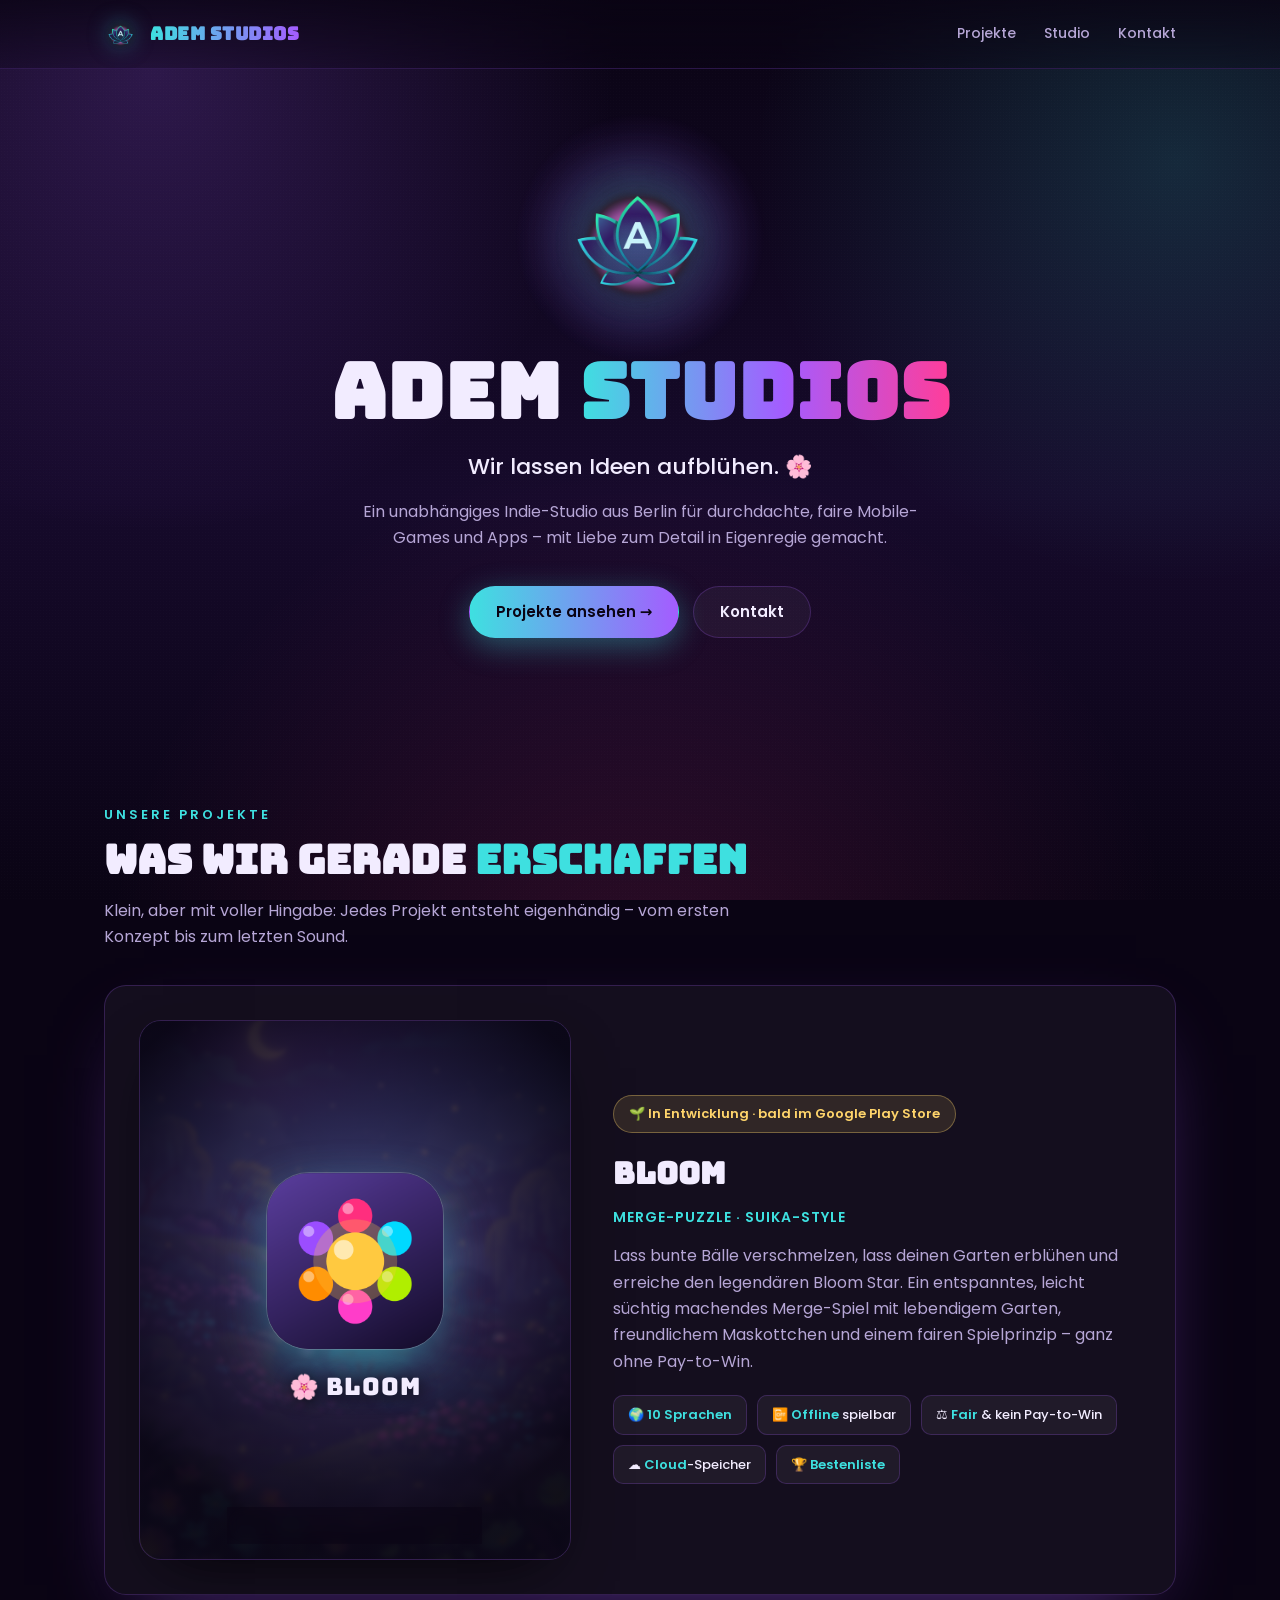
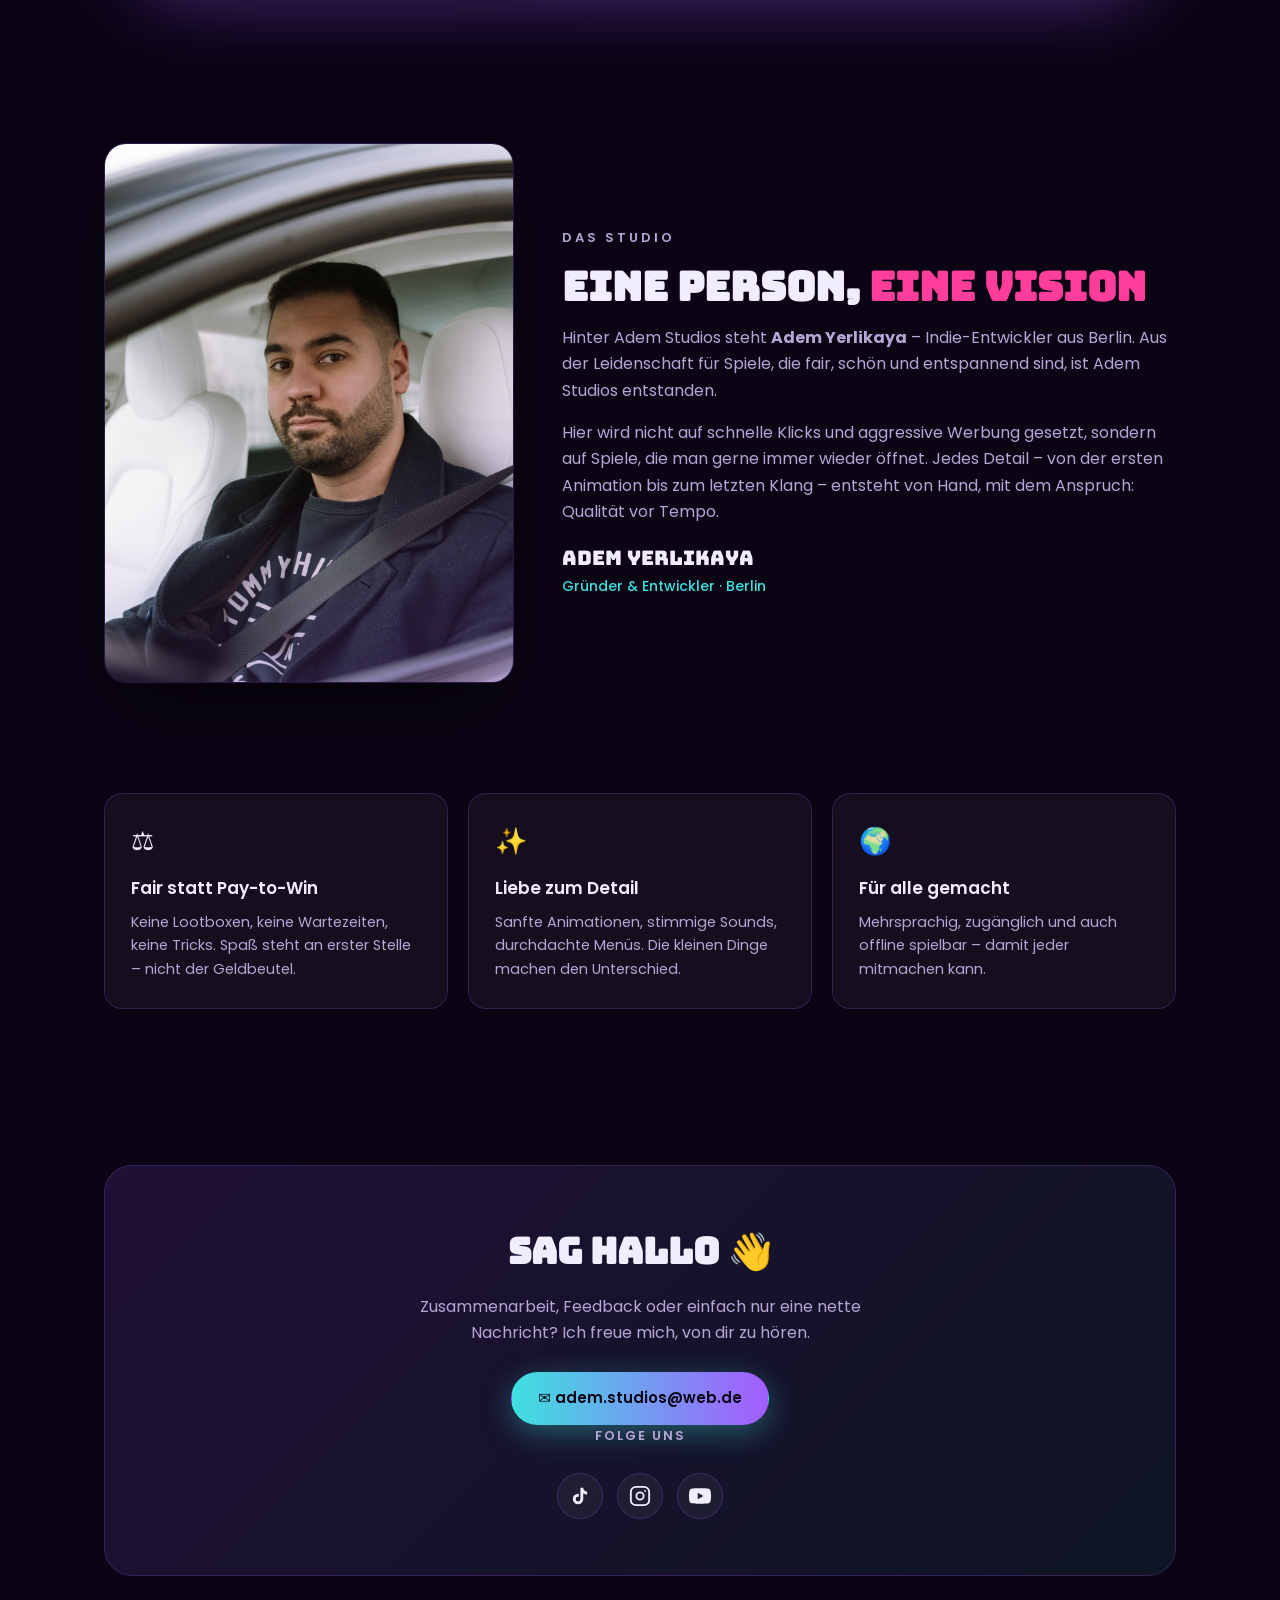
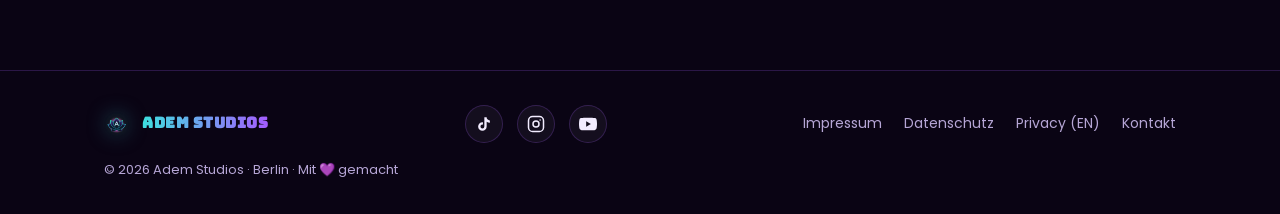
==== index.html @ 68b7ff46 "Favicon: /favicon.ico im Root ergaenzen (fix "weisses Logo" in Google-Suche) Google fragt /favicon.i" ====
<!DOCTYPE html>
<html lang="de">
<head>
<meta charset="UTF-8" />
<meta name="viewport" content="width=device-width, initial-scale=1.0" />
<title>Adem Studios — Mobile Games &amp; Apps aus Berlin</title>
<meta name="description" content="Adem Studios ist ein unabhängiges Indie-Studio aus Berlin für durchdachte, faire Mobile-Games und Apps. Erstes Spiel: Bloom – ein entspanntes Merge-Puzzle." />
<meta name="theme-color" content="#12061f" />

<!-- Open Graph (für Links in WhatsApp / Social) -->
<meta property="og:title" content="Adem Studios — Mobile Games &amp; Apps aus Berlin" />
<meta property="og:description" content="Ein unabhängiges Indie-Studio für faire, schöne Spiele. Erstes Spiel: Bloom." />
<meta property="og:type" content="website" />
<meta property="og:image" content="https://ademstudios.com/assets/og-image.png" />
<meta property="og:image:width" content="1200" />
<meta property="og:image:height" content="630" />
<meta property="og:image:type" content="image/png" />
<meta name="twitter:card" content="summary_large_image" />
<meta property="og:url" content="https://ademstudios.com/" />

<link rel="icon" href="/favicon.ico" sizes="any" />
<link rel="icon" type="image/png" sizes="32x32" href="assets/favicon-32.png" />
<link rel="icon" type="image/png" sizes="48x48" href="assets/favicon-48.png" />
<link rel="icon" type="image/png" sizes="256x256" href="assets/favicon.png" />
<link rel="apple-touch-icon" href="assets/apple-touch-icon.png" />
<!-- Schriften selbst gehostet (DSGVO: keine Anfrage an Google-Server, keine IP-Übertragung) -->
<!-- Kritische Schriften VORLADEN → kein „Schrift-Blitz" (FOUT) mehr beim Öffnen -->
<link rel="preload" as="font" type="font/woff2" href="assets/fonts/bungee-400-latin.woff2" crossorigin />
<link rel="preload" as="font" type="font/woff2" href="assets/fonts/poppins-400-latin.woff2" crossorigin />
<link rel="preload" as="font" type="font/woff2" href="assets/fonts/poppins-600-latin.woff2" crossorigin />
<link rel="stylesheet" href="assets/fonts/fonts.css" />

<style>
  :root{
    --teal:#3ee0e0;
    --teal-deep:#19b6b6;
    --magenta:#ff3d9a;
    --violet:#a45cff;
    --gold:#ffd56b;
    --ink:#f2ecff;
    --muted:#b6a6d6;
    --bg0:#0a0414;
    --bg1:#160a2b;
    --card:rgba(255,255,255,.045);
    --line:rgba(164,92,255,.22);
    --radius:22px;
    --maxw:1120px;
  }
  *{box-sizing:border-box;margin:0;padding:0}
  html{scroll-behavior:smooth}
  body{
    font-family:'Poppins',system-ui,sans-serif;
    color:var(--ink);
    background:var(--bg0);
    line-height:1.65;
    overflow-x:hidden;
    -webkit-font-smoothing:antialiased;
  }
  /* Hintergrund-Atmosphäre */
  .bg-glows{position:fixed;inset:0;z-index:-2;pointer-events:none;
    background:
      radial-gradient(60vw 60vw at 12% 8%, rgba(164,92,255,.22), transparent 60%),
      radial-gradient(55vw 55vw at 92% 18%, rgba(62,224,224,.16), transparent 60%),
      radial-gradient(70vw 70vw at 50% 110%, rgba(255,61,154,.14), transparent 60%),
      linear-gradient(180deg, var(--bg0), var(--bg1) 55%, var(--bg0));
  }
  .grain{position:fixed;inset:0;z-index:-1;opacity:.5;pointer-events:none;
    background-image:radial-gradient(rgba(255,255,255,.035) 1px, transparent 1px);
    background-size:3px 3px;}

  a{color:inherit;text-decoration:none}
  .wrap{max-width:var(--maxw);margin:0 auto;padding:0 24px}
  .accent{color:var(--teal)}
  .pink{color:var(--magenta)}

  /* ---------- Header ---------- */
  header{position:sticky;top:0;z-index:50;
    backdrop-filter:blur(14px);
    background:linear-gradient(180deg, rgba(10,4,20,.78), rgba(10,4,20,.30));
    border-bottom:1px solid var(--line);}
  .nav{display:flex;align-items:center;justify-content:space-between;height:68px}
  .brand{display:flex;align-items:center;gap:12px;font-family:'Bungee','Arial Black',system-ui,sans-serif;
    font-size:18px;letter-spacing:.5px}
  .brand img{width:34px;height:34px;filter:drop-shadow(0 0 10px rgba(62,224,224,.5))}
  .brand b{background:linear-gradient(90deg,var(--teal),var(--violet));
    -webkit-background-clip:text;background-clip:text;color:transparent}
  .nav-links{display:flex;gap:28px;font-size:14px;font-weight:500}
  .nav-links a{color:var(--muted);transition:color .2s}
  .nav-links a:hover{color:var(--teal)}
  .nav-toggle{display:none}

  /* ---------- Buttons ---------- */
  .btn{display:inline-flex;align-items:center;gap:9px;
    font-weight:600;font-size:15px;padding:13px 26px;border-radius:999px;
    border:1px solid transparent;cursor:pointer;transition:transform .15s, box-shadow .25s;}
  .btn:hover{transform:translateY(-2px)}
  .btn-primary{background:linear-gradient(90deg,var(--teal),var(--violet));color:#0a0414;
    box-shadow:0 8px 30px rgba(62,224,224,.35)}
  .btn-primary:hover{box-shadow:0 12px 40px rgba(164,92,255,.5)}
  .btn-ghost{border-color:var(--line);color:var(--ink);background:var(--card)}
  .btn-ghost:hover{border-color:var(--teal);color:var(--teal)}

  /* ---------- Hero ---------- */
  .hero{position:relative;text-align:center;padding:84px 0 92px}
  .emblem-wrap{position:relative;width:170px;height:170px;margin:0 auto 30px}
  .emblem-wrap img{width:100%;height:100%;object-fit:contain;
    filter:drop-shadow(0 0 26px rgba(62,224,224,.45));
    animation:float 5.5s ease-in-out infinite}
  .emblem-wrap::after{content:"";position:absolute;inset:-30% ;border-radius:50%;
    background:radial-gradient(circle, rgba(164,92,255,.35), transparent 65%);
    z-index:-1;animation:pulse 5.5s ease-in-out infinite}
  @keyframes float{0%,100%{transform:translateY(0)}50%{transform:translateY(-12px)}}
  @keyframes pulse{0%,100%{opacity:.55;transform:scale(1)}50%{opacity:.9;transform:scale(1.08)}}

  .hero h1{font-family:'Bungee','Arial Black',system-ui,sans-serif;font-size:clamp(38px,7vw,76px);
    line-height:1.02;letter-spacing:1px;margin-bottom:18px}
  .hero h1 span{background:linear-gradient(90deg,var(--teal),var(--violet) 55%,var(--magenta));
    -webkit-background-clip:text;background-clip:text;color:transparent}
  .tagline{font-size:clamp(17px,2.4vw,22px);font-weight:500;color:var(--ink);margin-bottom:14px}
  .hero p.sub{max-width:560px;margin:0 auto 34px;color:var(--muted);font-size:16px}
  .hero-cta{display:flex;gap:14px;justify-content:center;flex-wrap:wrap}

  /* ---------- Section base ---------- */
  section{padding:74px 0}
  .eyebrow{font-size:13px;font-weight:600;letter-spacing:3px;text-transform:uppercase;
    color:var(--teal);margin-bottom:12px}
  .sec-title{font-family:'Bungee','Arial Black',system-ui,sans-serif;font-size:clamp(26px,4.5vw,40px);
    line-height:1.1;margin-bottom:16px}
  .sec-intro{color:var(--muted);max-width:640px;font-size:16px}

  /* ---------- Projekt-Karte ---------- */
  .project{display:grid;grid-template-columns:0.9fr 1.1fr;gap:42px;align-items:center;
    background:var(--card);border:1px solid var(--line);border-radius:var(--radius);
    padding:34px;margin-top:34px;
    box-shadow:0 30px 80px -40px rgba(164,92,255,.6)}
  .project .visual{position:relative;border-radius:22px;overflow:hidden;aspect-ratio:4/5;
    border:1px solid var(--line);box-shadow:0 24px 60px -24px rgba(0,0,0,.8);
    display:flex;flex-direction:column;align-items:center;justify-content:center;gap:18px;padding:24px}
  .project .visual .bgphoto{position:absolute;inset:0;z-index:0}
  .project .visual .bgphoto img{width:100%;height:100%;object-fit:cover;
    filter:blur(2px) brightness(.42) saturate(1.15);transform:scale(1.08)}
  .project .visual .bgphoto::after{content:"";position:absolute;inset:0;
    background:radial-gradient(circle at 50% 42%, rgba(164,92,255,.30), rgba(10,4,20,.88) 76%)}
  .project .visual .appicon{position:relative;z-index:1;width:46%;aspect-ratio:1;
    border-radius:24%;overflow:hidden;
    box-shadow:0 0 0 1px rgba(255,255,255,.18), 0 18px 50px -8px rgba(62,224,224,.5);
    animation:float 5.5s ease-in-out infinite}
  .project .visual .appicon img{width:100%;height:100%;object-fit:cover;display:block}
  .project .visual .appname{position:relative;z-index:1;font-family:'Bungee','Arial Black',system-ui,sans-serif;
    font-size:24px;letter-spacing:1px;text-shadow:0 2px 16px rgba(0,0,0,.75)}
  /* Klickbare Karte → kleiner Vorgeschmack auf den „Bloom-Weg" */
  .project .visual{cursor:pointer}
  .project .visual .tap-hint{position:absolute;z-index:2;bottom:16px;left:50%;
    transform:translateX(-50%);display:inline-flex;align-items:center;gap:7px;
    font-size:12px;font-weight:600;padding:7px 14px;border-radius:999px;
    background:rgba(10,4,20,.5);color:var(--teal);border:1px solid rgba(62,224,224,.42);
    backdrop-filter:blur(6px);white-space:nowrap;transition:opacity .35s;
    animation:hintpulse 2.6s ease-in-out infinite}
  @keyframes hintpulse{0%,100%{opacity:.7}50%{opacity:1}}
  .project .visual .map-reveal{position:absolute;inset:0;z-index:3;opacity:0;
    pointer-events:none;transform:scale(1.06);
    background:
      radial-gradient(55% 45% at 19% 27%, rgba(164,92,255,.48), transparent 72%),
      radial-gradient(55% 48% at 82% 74%, rgba(62,224,224,.32), transparent 72%),
      var(--bg1);
    transition:opacity .5s ease, transform .5s ease}
  .project .visual .map-reveal img{position:absolute;inset:0;z-index:1;width:100%;height:100%;
    object-fit:contain;display:block}
  .project .visual .map-reveal .map-cap{position:absolute;left:0;right:0;bottom:0;
    z-index:2;text-align:center;font-family:'Bungee','Arial Black',system-ui,sans-serif;font-size:14px;
    letter-spacing:.5px;color:var(--ink);padding:18px 12px 14px;
    background:linear-gradient(0deg, rgba(10,4,20,.94), transparent);
    text-shadow:0 2px 10px rgba(0,0,0,.85)}
  .project .visual .map-reveal .map-cap span{display:block;font-family:'Poppins',sans-serif;
    font-size:11px;font-weight:500;letter-spacing:0;color:var(--muted);margin-top:4px}
  .project .visual.flipped .map-reveal{opacity:1;transform:none}
  .project .visual.flipped .tap-hint{opacity:0}
  .badge{display:inline-flex;align-items:center;gap:8px;font-size:13px;font-weight:600;
    padding:7px 15px;border-radius:999px;background:rgba(255,213,107,.12);
    color:var(--gold);border:1px solid rgba(255,213,107,.35);margin-bottom:16px}
  .project h3{font-family:'Bungee','Arial Black',system-ui,sans-serif;font-size:30px;margin-bottom:8px}
  .project .kicker{color:var(--teal);font-weight:600;font-size:14px;letter-spacing:1px;
    text-transform:uppercase;margin-bottom:14px}
  .project p{color:var(--muted);margin-bottom:20px}
  .tags{display:flex;flex-wrap:wrap;gap:10px}
  .chip{font-size:13px;font-weight:500;padding:8px 14px;border-radius:10px;
    background:rgba(255,255,255,.05);border:1px solid var(--line);color:var(--ink)}
  .chip b{color:var(--teal);font-weight:600}

  /* ---------- Werte ---------- */
  .values{display:grid;grid-template-columns:repeat(3,1fr);gap:20px;margin-top:36px}
  .value{background:var(--card);border:1px solid var(--line);border-radius:18px;padding:26px}
  .value .ico{font-size:26px;margin-bottom:12px}
  .value h4{font-size:17px;font-weight:600;margin-bottom:8px}
  .value p{color:var(--muted);font-size:14.5px}

  /* ---------- Studio / Über ---------- */
  .studio{display:grid;grid-template-columns:0.8fr 1.2fr;gap:48px;align-items:center}
  .studio .photo{border-radius:var(--radius);overflow:hidden;border:1px solid var(--line);
    box-shadow:0 30px 70px -30px rgba(0,0,0,.8);position:relative}
  .studio .photo img{width:100%;display:block;aspect-ratio:1/1.32;object-fit:cover}
  .studio .photo::after{content:"";position:absolute;inset:0;
    background:linear-gradient(160deg,transparent 55%, rgba(164,92,255,.22))}
  .studio p{color:var(--muted);margin-bottom:16px}
  .studio .name{font-family:'Bungee','Arial Black',system-ui,sans-serif;font-size:20px;color:var(--ink);margin-top:6px}
  .studio .role{color:var(--teal);font-size:14px;font-weight:500}

  /* ---------- Kontakt ---------- */
  .contact{text-align:center;
    background:linear-gradient(135deg, rgba(164,92,255,.14), rgba(62,224,224,.08));
    border:1px solid var(--line);border-radius:28px;padding:56px 28px;margin-top:8px}
  .contact h2{font-family:'Bungee','Arial Black',system-ui,sans-serif;font-size:clamp(24px,4vw,36px);margin-bottom:12px}
  .contact p{color:var(--muted);max-width:480px;margin:0 auto 26px}
  .mail{font-size:18px;font-weight:600;color:var(--teal)}

  /* ---------- Social-Links ---------- */
  .socials{display:flex;gap:14px;justify-content:center;align-items:center}
  .socials a{display:inline-flex;align-items:center;justify-content:center;
    width:46px;height:46px;border-radius:50%;
    border:1px solid var(--line);background:var(--card);color:var(--ink);
    transition:transform .15s, color .2s, border-color .25s, box-shadow .25s}
  .socials a:hover{transform:translateY(-3px);color:var(--teal);
    border-color:var(--teal);box-shadow:0 8px 26px -8px rgba(62,224,224,.55)}
  .socials svg{width:22px;height:22px}
  .socials.compact a{width:38px;height:38px}
  .socials.compact svg{width:18px;height:18px}
  .follow-label{margin-top:30px;margin-bottom:14px;font-size:13px;font-weight:600;
    letter-spacing:2px;text-transform:uppercase;color:var(--muted)}

  /* ---------- Footer ---------- */
  footer{border-top:1px solid var(--line);padding:34px 0;margin-top:20px}
  .foot{display:flex;justify-content:space-between;align-items:center;gap:18px;flex-wrap:wrap}
  .foot .brand{font-size:15px}
  .foot-links{display:flex;gap:22px;font-size:14px}
  .foot-links a{color:var(--muted);transition:color .2s}
  .foot-links a:hover{color:var(--teal)}
  .copy{color:var(--muted);font-size:13px}

  /* Scroll-Reveal */
  .reveal{opacity:0;transform:translateY(26px);transition:opacity .7s ease, transform .7s ease}
  .reveal.show{opacity:1;transform:none}

  /* ---------- Responsive ---------- */
  @media(max-width:860px){
    .project{grid-template-columns:1fr;gap:26px}
    .project .visual{max-width:300px;margin:0 auto}
    .studio{grid-template-columns:1fr;gap:28px}
    .studio .photo{max-width:340px;margin:0 auto}
    .values{grid-template-columns:1fr}
    .nav-links{display:none}
  }
</style>

<!-- Strukturierte Daten (Schema.org) → hilft Google, Marke/Logo/Social-Profile zu verstehen -->
<script type="application/ld+json">
{
  "@context": "https://schema.org",
  "@type": "Organization",
  "name": "Adem Studios",
  "url": "https://ademstudios.com/",
  "logo": "https://ademstudios.com/assets/favicon.png",
  "image": "https://ademstudios.com/assets/og-image.png",
  "description": "Unabhängiges Indie-Studio aus Berlin für durchdachte, faire Mobile-Games und Apps. Erstes Spiel: Bloom – ein entspanntes Merge-Puzzle.",
  "email": "adem.studios@web.de",
  "foundingDate": "2026",
  "founder": {
    "@type": "Person",
    "name": "Adem Yerlikaya"
  },
  "address": {
    "@type": "PostalAddress",
    "addressLocality": "Berlin",
    "addressCountry": "DE"
  },
  "sameAs": [
    "https://www.tiktok.com/@ademstudios",
    "https://www.instagram.com/ademstudios",
    "https://www.youtube.com/@ademstudiosgames"
  ]
}
</script>
</head>
<body>
<div class="bg-glows"></div>
<div class="grain"></div>

<!-- HEADER -->
<header>
  <div class="wrap nav">
    <a class="brand" href="#top">
      <img src="assets/adem-emblem.png" alt="Adem Studios Logo" />
      <span><b>ADEM&nbsp;STUDIOS</b></span>
    </a>
    <nav class="nav-links">
      <a href="#projekte">Projekte</a>
      <a href="#studio">Studio</a>
      <a href="#kontakt">Kontakt</a>
    </nav>
  </div>
</header>

<!-- HERO -->
<a id="top"></a>
<section class="hero">
  <div class="wrap">
    <div class="emblem-wrap"><img src="assets/adem-emblem.png" alt="Adem Studios Emblem" /></div>
    <h1>ADEM <span>STUDIOS</span></h1>
    <p class="tagline">Wir lassen Ideen&nbsp;aufblühen. 🌸</p>
    <p class="sub">Ein unabhängiges Indie-Studio aus Berlin für durchdachte, faire
      Mobile-Games und Apps – mit Liebe zum Detail in Eigenregie gemacht.</p>
    <div class="hero-cta">
      <a class="btn btn-primary" href="#projekte">Projekte ansehen →</a>
      <a class="btn btn-ghost" href="#kontakt">Kontakt</a>
    </div>
  </div>
</section>

<!-- PROJEKTE -->
<section id="projekte">
  <div class="wrap">
    <div class="reveal">
      <p class="eyebrow">Unsere Projekte</p>
      <h2 class="sec-title">Was wir gerade <span class="accent">erschaffen</span></h2>
      <p class="sec-intro">Klein, aber mit voller Hingabe: Jedes Projekt entsteht eigenhändig –
        vom ersten Konzept bis zum letzten Sound.</p>
    </div>

    <article class="project reveal">
      <div class="visual" role="button" tabindex="0" aria-label="Bloom-Weg-Vorschau anzeigen">
        <div class="bgphoto"><img src="assets/bloom-visual.jpg" alt="" /></div>
        <div class="appicon"><img src="assets/bloom-icon.png" alt="Bloom App-Icon" /></div>
        <div class="appname">🌸 Bloom</div>
        <div class="tap-hint">👆 Tippen für einen Vorgeschmack</div>
        <div class="map-reveal">
          <img src="assets/bloom-map.jpg" alt="Bloom – der „Bloom-Weg", die Level-Karte des Spiels" />
          <div class="map-cap">Der Bloom-Weg<br><span>bald im Google&nbsp;Play · tippen zum Schließen</span></div>
        </div>
      </div>
      <div class="info">
        <span class="badge">🌱 In Entwicklung · bald im Google&nbsp;Play&nbsp;Store</span>
        <h3>Bloom</h3>
        <div class="kicker">Merge-Puzzle · Suika-Style</div>
        <p>Lass bunte Bälle verschmelzen, lass deinen Garten erblühen und erreiche den
          legendären Bloom Star. Ein entspanntes, leicht süchtig machendes Merge-Spiel
          mit lebendigem Garten, freundlichem Maskottchen und einem fairen Spielprinzip –
          ganz ohne Pay-to-Win.</p>
        <div class="tags">
          <span class="chip">🌍 <b>10 Sprachen</b></span>
          <span class="chip">📴 <b>Offline</b> spielbar</span>
          <span class="chip">⚖️ <b>Fair</b> &amp; kein Pay-to-Win</span>
          <span class="chip">☁️ <b>Cloud</b>-Speicher</span>
          <span class="chip">🏆 <b>Bestenliste</b></span>
        </div>
      </div>
    </article>
  </div>
</section>

<!-- STUDIO / ÜBER -->
<section id="studio">
  <div class="wrap studio">
    <div class="photo reveal">
      <img src="assets/adem-portrait.jpg" alt="Adem Yerlikaya, Gründer von Adem Studios" />
    </div>
    <div class="reveal">
      <p class="eyebrow">Das Studio</p>
      <h2 class="sec-title">Eine Person, <span class="pink">eine Vision</span></h2>
      <p>Hinter Adem Studios steht <strong>Adem Yerlikaya</strong> – Indie-Entwickler aus
        Berlin. Aus der Leidenschaft für Spiele, die fair, schön und entspannend sind,
        ist Adem Studios entstanden.</p>
      <p>Hier wird nicht auf schnelle Klicks und aggressive Werbung gesetzt, sondern auf
        Spiele, die man gerne immer wieder öffnet. Jedes Detail – von der ersten Animation
        bis zum letzten Klang – entsteht von Hand, mit dem Anspruch: Qualität vor Tempo.</p>
      <div class="name">Adem Yerlikaya</div>
      <div class="role">Gründer &amp; Entwickler · Berlin</div>
    </div>
  </div>
</section>

<!-- WERTE -->
<section style="padding-top:0">
  <div class="wrap">
    <div class="values">
      <div class="value reveal">
        <div class="ico">⚖️</div>
        <h4>Fair statt Pay-to-Win</h4>
        <p>Keine Lootboxen, keine Wartezeiten, keine Tricks. Spaß steht an erster Stelle –
          nicht der Geldbeutel.</p>
      </div>
      <div class="value reveal">
        <div class="ico">✨</div>
        <h4>Liebe zum Detail</h4>
        <p>Sanfte Animationen, stimmige Sounds, durchdachte Menüs. Die kleinen Dinge machen
          den Unterschied.</p>
      </div>
      <div class="value reveal">
        <div class="ico">🌍</div>
        <h4>Für alle gemacht</h4>
        <p>Mehrsprachig, zugänglich und auch offline spielbar – damit jeder mitmachen kann.</p>
      </div>
    </div>
  </div>
</section>

<!-- KONTAKT -->
<section id="kontakt">
  <div class="wrap">
    <div class="contact reveal">
      <h2>Sag Hallo 👋</h2>
      <p>Zusammenarbeit, Feedback oder einfach nur eine nette Nachricht?
        Ich freue mich, von dir zu hören.</p>
      <a class="btn btn-primary" href="mailto:adem.studios@web.de">✉️ adem.studios@web.de</a>
      <p class="follow-label">Folge uns</p>
      <div class="socials">
        <a href="https://www.tiktok.com/@ademstudios" target="_blank" rel="noopener" aria-label="Adem Studios auf TikTok">
          <svg viewBox="0 0 24 24" fill="currentColor" aria-hidden="true"><path d="M16.6 5.82A4.28 4.28 0 0 1 15.54 3h-3.09v12.4a2.59 2.59 0 1 1-2.59-2.59c.27 0 .53.04.78.12V9.66a5.7 5.7 0 0 0-.78-.05 5.69 5.69 0 1 0 5.69 5.69V9.01a7.35 7.35 0 0 0 4.3 1.38V7.3a4.3 4.3 0 0 1-3.25-1.48z"/></svg>
        </a>
        <a href="https://www.instagram.com/ademstudios" target="_blank" rel="noopener" aria-label="Adem Studios auf Instagram">
          <svg viewBox="0 0 24 24" fill="none" stroke="currentColor" stroke-width="2" stroke-linecap="round" stroke-linejoin="round" aria-hidden="true"><rect x="2" y="2" width="20" height="20" rx="5.5"/><circle cx="12" cy="12" r="4"/><line x1="17.5" y1="6.5" x2="17.51" y2="6.5"/></svg>
        </a>
        <a href="https://www.youtube.com/@ademstudiosgames" target="_blank" rel="noopener" aria-label="Adem Studios auf YouTube">
          <svg viewBox="0 0 24 24" fill="currentColor" aria-hidden="true"><path d="M23.5 6.2a3 3 0 0 0-2.11-2.12C19.5 3.55 12 3.55 12 3.55s-7.5 0-9.39.53A3 3 0 0 0 .5 6.2 31.1 31.1 0 0 0 0 12a31.1 31.1 0 0 0 .5 5.8 3 3 0 0 0 2.11 2.12C4.5 20.45 12 20.45 12 20.45s7.5 0 9.39-.53A3 3 0 0 0 23.5 17.8 31.1 31.1 0 0 0 24 12a31.1 31.1 0 0 0-.5-5.8zM9.55 15.57V8.43L15.82 12l-6.27 3.57z"/></svg>
        </a>
      </div>
    </div>
  </div>
</section>

<!-- FOOTER -->
<footer>
  <div class="wrap foot">
    <a class="brand" href="#top">
      <img src="assets/adem-emblem.png" alt="" style="width:26px;height:26px" />
      <span><b>ADEM&nbsp;STUDIOS</b></span>
    </a>
    <div class="socials compact">
      <a href="https://www.tiktok.com/@ademstudios" target="_blank" rel="noopener" aria-label="Adem Studios auf TikTok">
        <svg viewBox="0 0 24 24" fill="currentColor" aria-hidden="true"><path d="M16.6 5.82A4.28 4.28 0 0 1 15.54 3h-3.09v12.4a2.59 2.59 0 1 1-2.59-2.59c.27 0 .53.04.78.12V9.66a5.7 5.7 0 0 0-.78-.05 5.69 5.69 0 1 0 5.69 5.69V9.01a7.35 7.35 0 0 0 4.3 1.38V7.3a4.3 4.3 0 0 1-3.25-1.48z"/></svg>
      </a>
      <a href="https://www.instagram.com/ademstudios" target="_blank" rel="noopener" aria-label="Adem Studios auf Instagram">
        <svg viewBox="0 0 24 24" fill="none" stroke="currentColor" stroke-width="2" stroke-linecap="round" stroke-linejoin="round" aria-hidden="true"><rect x="2" y="2" width="20" height="20" rx="5.5"/><circle cx="12" cy="12" r="4"/><line x1="17.5" y1="6.5" x2="17.51" y2="6.5"/></svg>
      </a>
      <a href="https://www.youtube.com/@ademstudiosgames" target="_blank" rel="noopener" aria-label="Adem Studios auf YouTube">
        <svg viewBox="0 0 24 24" fill="currentColor" aria-hidden="true"><path d="M23.5 6.2a3 3 0 0 0-2.11-2.12C19.5 3.55 12 3.55 12 3.55s-7.5 0-9.39.53A3 3 0 0 0 .5 6.2 31.1 31.1 0 0 0 0 12a31.1 31.1 0 0 0 .5 5.8 3 3 0 0 0 2.11 2.12C4.5 20.45 12 20.45 12 20.45s7.5 0 9.39-.53A3 3 0 0 0 23.5 17.8 31.1 31.1 0 0 0 24 12a31.1 31.1 0 0 0-.5-5.8zM9.55 15.57V8.43L15.82 12l-6.27 3.57z"/></svg>
      </a>
    </div>
    <nav class="foot-links">
      <a href="impressum.html">Impressum</a>
      <a href="datenschutz.html">Datenschutz</a>
      <a href="privacy.html">Privacy (EN)</a>
      <a href="mailto:adem.studios@web.de">Kontakt</a>
    </nav>
  </div>
  <div class="wrap" style="margin-top:16px">
    <p class="copy">© 2026 Adem Studios · Berlin · Mit 💜 gemacht</p>
  </div>
</footer>

<script>
  // Scroll-Reveal
  const io=new IntersectionObserver((entries)=>{
    entries.forEach(e=>{ if(e.isIntersecting){ e.target.classList.add('show'); io.unobserve(e.target);} });
  },{threshold:.14});
  document.querySelectorAll('.reveal').forEach(el=>io.observe(el));

  // Bloom-Projektkarte: Klick/Tap (oder Enter/Space) → Bloom-Weg-Vorschau ein-/ausblenden
  document.querySelectorAll('.project .visual').forEach(v=>{
    v.addEventListener('click',()=>v.classList.toggle('flipped'));
    v.addEventListener('keydown',e=>{
      if(e.key==='Enter'||e.key===' '){ e.preventDefault(); v.classList.toggle('flipped'); }
    });
  });
</script>
</body>
</html>
---- assets/fonts/fonts.css ----
/* Selbst gehostete Schriften (DSGVO: keine Google-Server-Anfrage). Erzeugt 2026-06-16. */
/* Bungee 400 latin-ext */
@font-face {
  font-family: 'Bungee';
  font-style: normal;
  font-weight: 400;
  font-display: swap;
  src: url(bungee-400-latin-ext.woff2) format('woff2');
  unicode-range: U+0100-02BA, U+02BD-02C5, U+02C7-02CC, U+02CE-02D7, U+02DD-02FF, U+0304, U+0308, U+0329, U+1D00-1DBF, U+1E00-1E9F, U+1EF2-1EFF, U+2020, U+20A0-20AB, U+20AD-20C0, U+2113, U+2C60-2C7F, U+A720-A7FF;
}
/* Bungee 400 latin */
@font-face {
  font-family: 'Bungee';
  font-style: normal;
  font-weight: 400;
  font-display: swap;
  src: url(bungee-400-latin.woff2) format('woff2');
  unicode-range: U+0000-00FF, U+0131, U+0152-0153, U+02BB-02BC, U+02C6, U+02DA, U+02DC, U+0304, U+0308, U+0329, U+2000-206F, U+20AC, U+2122, U+2191, U+2193, U+2212, U+2215, U+FEFF, U+FFFD;
}
/* Poppins 300 latin-ext */
@font-face {
  font-family: 'Poppins';
  font-style: normal;
  font-weight: 300;
  font-display: swap;
  src: url(poppins-300-latin-ext.woff2) format('woff2');
  unicode-range: U+0100-02BA, U+02BD-02C5, U+02C7-02CC, U+02CE-02D7, U+02DD-02FF, U+0304, U+0308, U+0329, U+1D00-1DBF, U+1E00-1E9F, U+1EF2-1EFF, U+2020, U+20A0-20AB, U+20AD-20C0, U+2113, U+2C60-2C7F, U+A720-A7FF;
}
/* Poppins 300 latin */
@font-face {
  font-family: 'Poppins';
  font-style: normal;
  font-weight: 300;
  font-display: swap;
  src: url(poppins-300-latin.woff2) format('woff2');
  unicode-range: U+0000-00FF, U+0131, U+0152-0153, U+02BB-02BC, U+02C6, U+02DA, U+02DC, U+0304, U+0308, U+0329, U+2000-206F, U+20AC, U+2122, U+2191, U+2193, U+2212, U+2215, U+FEFF, U+FFFD;
}
/* Poppins 400 latin-ext */
@font-face {
  font-family: 'Poppins';
  font-style: normal;
  font-weight: 400;
  font-display: swap;
  src: url(poppins-400-latin-ext.woff2) format('woff2');
  unicode-range: U+0100-02BA, U+02BD-02C5, U+02C7-02CC, U+02CE-02D7, U+02DD-02FF, U+0304, U+0308, U+0329, U+1D00-1DBF, U+1E00-1E9F, U+1EF2-1EFF, U+2020, U+20A0-20AB, U+20AD-20C0, U+2113, U+2C60-2C7F, U+A720-A7FF;
}
/* Poppins 400 latin */
@font-face {
  font-family: 'Poppins';
  font-style: normal;
  font-weight: 400;
  font-display: swap;
  src: url(poppins-400-latin.woff2) format('woff2');
  unicode-range: U+0000-00FF, U+0131, U+0152-0153, U+02BB-02BC, U+02C6, U+02DA, U+02DC, U+0304, U+0308, U+0329, U+2000-206F, U+20AC, U+2122, U+2191, U+2193, U+2212, U+2215, U+FEFF, U+FFFD;
}
/* Poppins 500 latin-ext */
@font-face {
  font-family: 'Poppins';
  font-style: normal;
  font-weight: 500;
  font-display: swap;
  src: url(poppins-500-latin-ext.woff2) format('woff2');
  unicode-range: U+0100-02BA, U+02BD-02C5, U+02C7-02CC, U+02CE-02D7, U+02DD-02FF, U+0304, U+0308, U+0329, U+1D00-1DBF, U+1E00-1E9F, U+1EF2-1EFF, U+2020, U+20A0-20AB, U+20AD-20C0, U+2113, U+2C60-2C7F, U+A720-A7FF;
}
/* Poppins 500 latin */
@font-face {
  font-family: 'Poppins';
  font-style: normal;
  font-weight: 500;
  font-display: swap;
  src: url(poppins-500-latin.woff2) format('woff2');
  unicode-range: U+0000-00FF, U+0131, U+0152-0153, U+02BB-02BC, U+02C6, U+02DA, U+02DC, U+0304, U+0308, U+0329, U+2000-206F, U+20AC, U+2122, U+2191, U+2193, U+2212, U+2215, U+FEFF, U+FFFD;
}
/* Poppins 600 latin-ext */
@font-face {
  font-family: 'Poppins';
  font-style: normal;
  font-weight: 600;
  font-display: swap;
  src: url(poppins-600-latin-ext.woff2) format('woff2');
  unicode-range: U+0100-02BA, U+02BD-02C5, U+02C7-02CC, U+02CE-02D7, U+02DD-02FF, U+0304, U+0308, U+0329, U+1D00-1DBF, U+1E00-1E9F, U+1EF2-1EFF, U+2020, U+20A0-20AB, U+20AD-20C0, U+2113, U+2C60-2C7F, U+A720-A7FF;
}
/* Poppins 600 latin */
@font-face {
  font-family: 'Poppins';
  font-style: normal;
  font-weight: 600;
  font-display: swap;
  src: url(poppins-600-latin.woff2) format('woff2');
  unicode-range: U+0000-00FF, U+0131, U+0152-0153, U+02BB-02BC, U+02C6, U+02DA, U+02DC, U+0304, U+0308, U+0329, U+2000-206F, U+20AC, U+2122, U+2191, U+2193, U+2212, U+2215, U+FEFF, U+FFFD;
}
/* Poppins 700 latin-ext */
@font-face {
  font-family: 'Poppins';
  font-style: normal;
  font-weight: 700;
  font-display: swap;
  src: url(poppins-700-latin-ext.woff2) format('woff2');
  unicode-range: U+0100-02BA, U+02BD-02C5, U+02C7-02CC, U+02CE-02D7, U+02DD-02FF, U+0304, U+0308, U+0329, U+1D00-1DBF, U+1E00-1E9F, U+1EF2-1EFF, U+2020, U+20A0-20AB, U+20AD-20C0, U+2113, U+2C60-2C7F, U+A720-A7FF;
}
/* Poppins 700 latin */
@font-face {
  font-family: 'Poppins';
  font-style: normal;
  font-weight: 700;
  font-display: swap;
  src: url(poppins-700-latin.woff2) format('woff2');
  unicode-range: U+0000-00FF, U+0131, U+0152-0153, U+02BB-02BC, U+02C6, U+02DA, U+02DC, U+0304, U+0308, U+0329, U+2000-206F, U+20AC, U+2122, U+2191, U+2193, U+2212, U+2215, U+FEFF, U+FFFD;
}
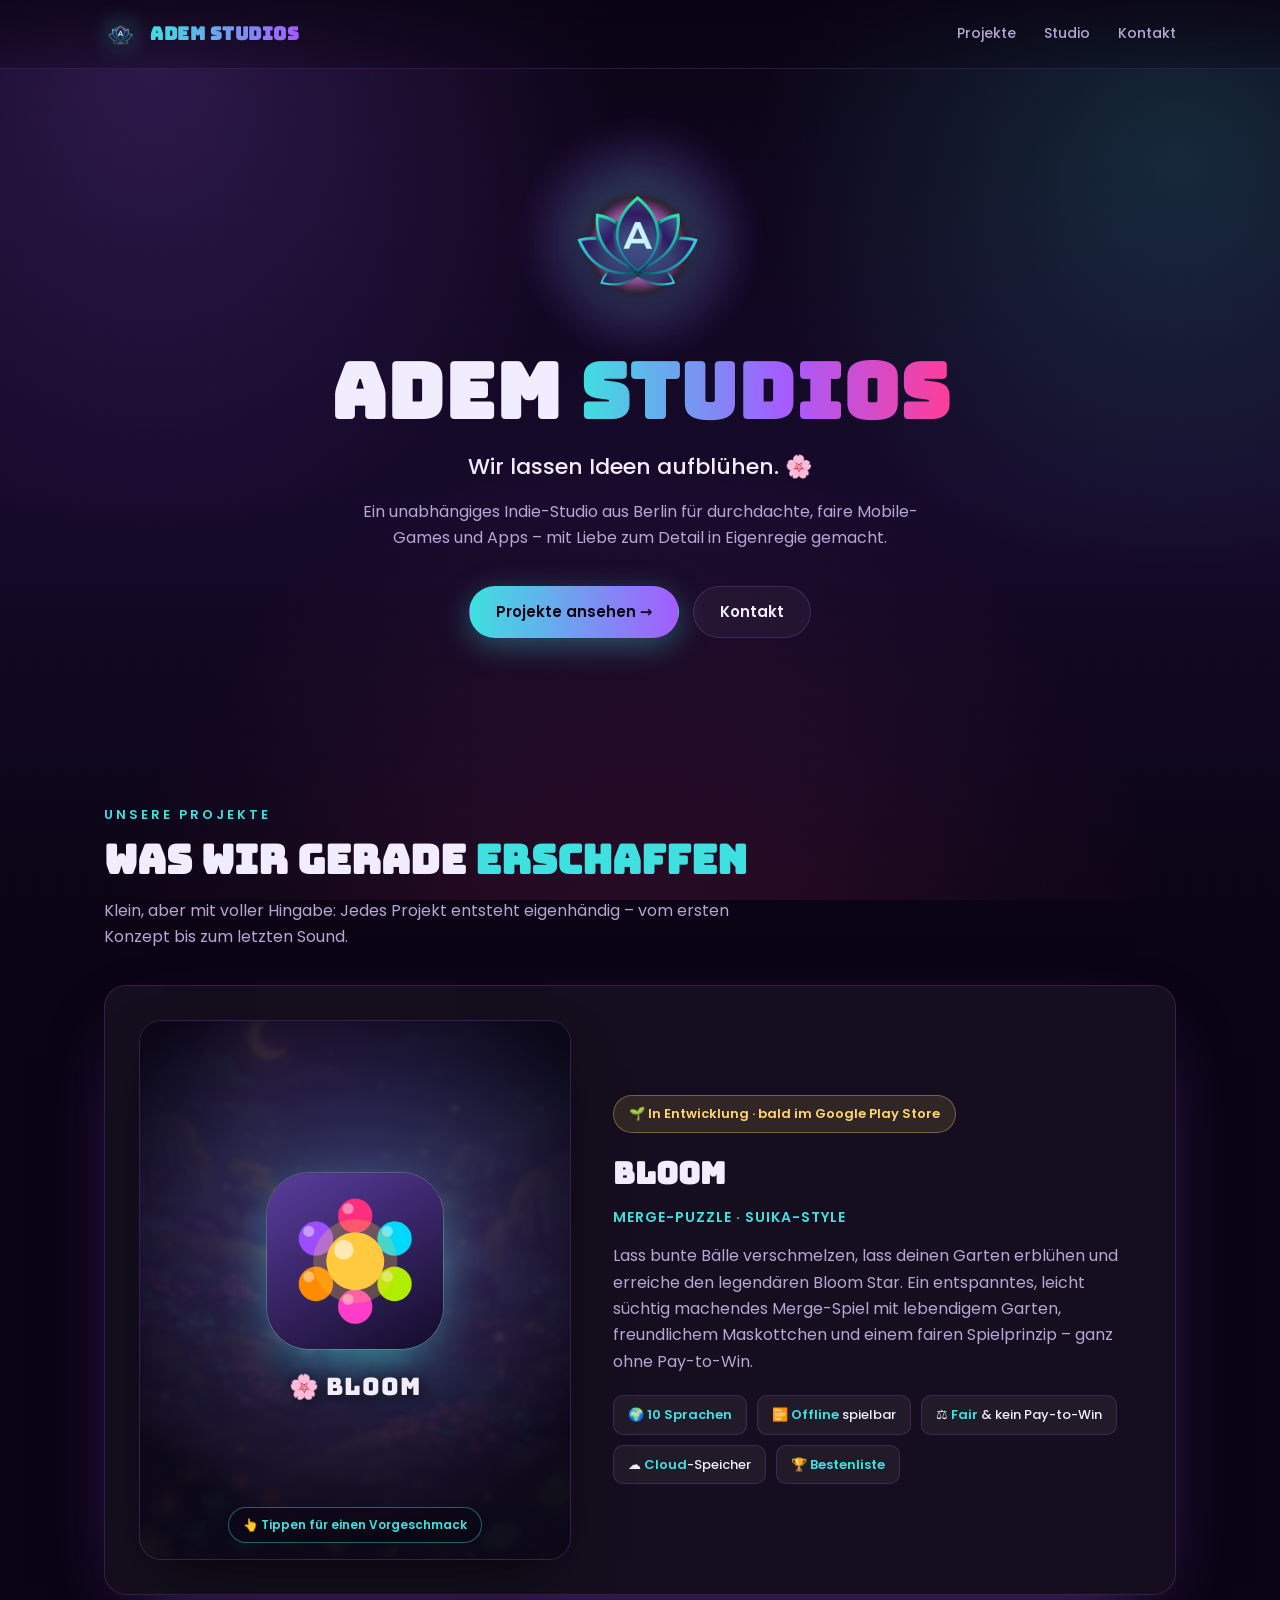
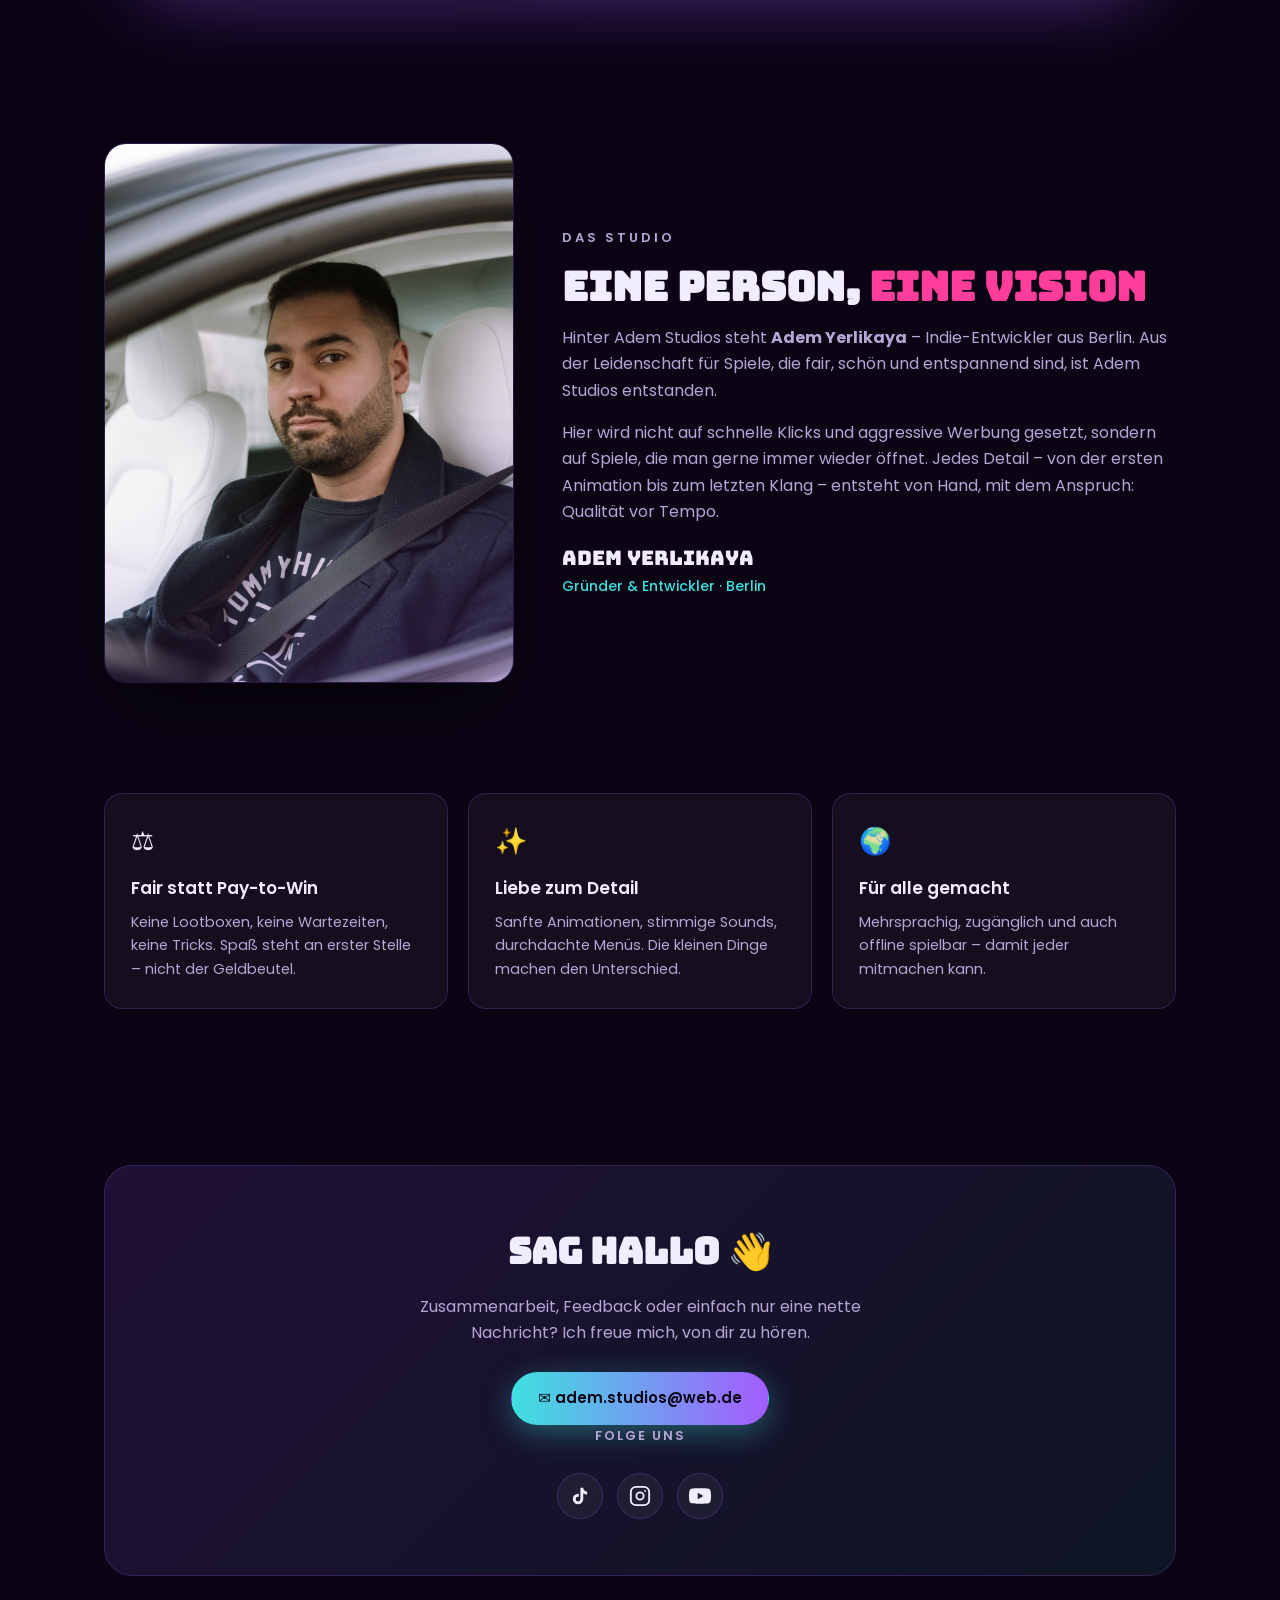
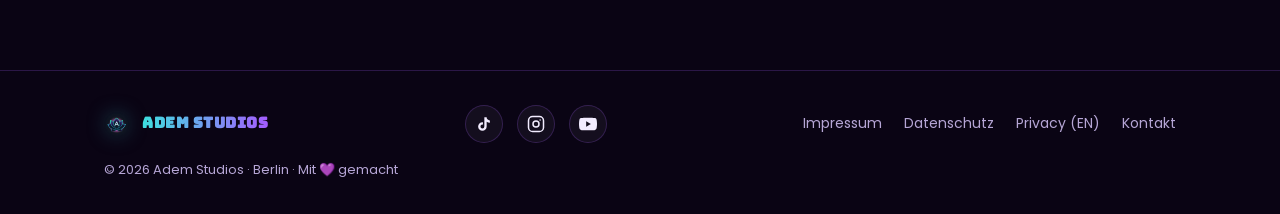
==== commit 50f06c7e: "SEO: Canonical-Tags + Alt-URL-Redirects (GSC-Coverage-Fix) - rel=canonical auf index (Apex) + Self-C" ====
--- a/index.html
+++ b/index.html
@@ -17,6 +17,9 @@
 <meta property="og:image:type" content="image/png" />
 <meta name="twitter:card" content="summary_large_image" />
 <meta property="og:url" content="https://ademstudios.com/" />
+
+<!-- Kanonische URL: konsolidiert www-Duplikate + http auf die Apex-Startseite (SEO) -->
+<link rel="canonical" href="https://ademstudios.com/" />
 
 <link rel="icon" href="/favicon.ico" sizes="any" />
 <link rel="icon" type="image/png" sizes="32x32" href="assets/favicon-32.png" />
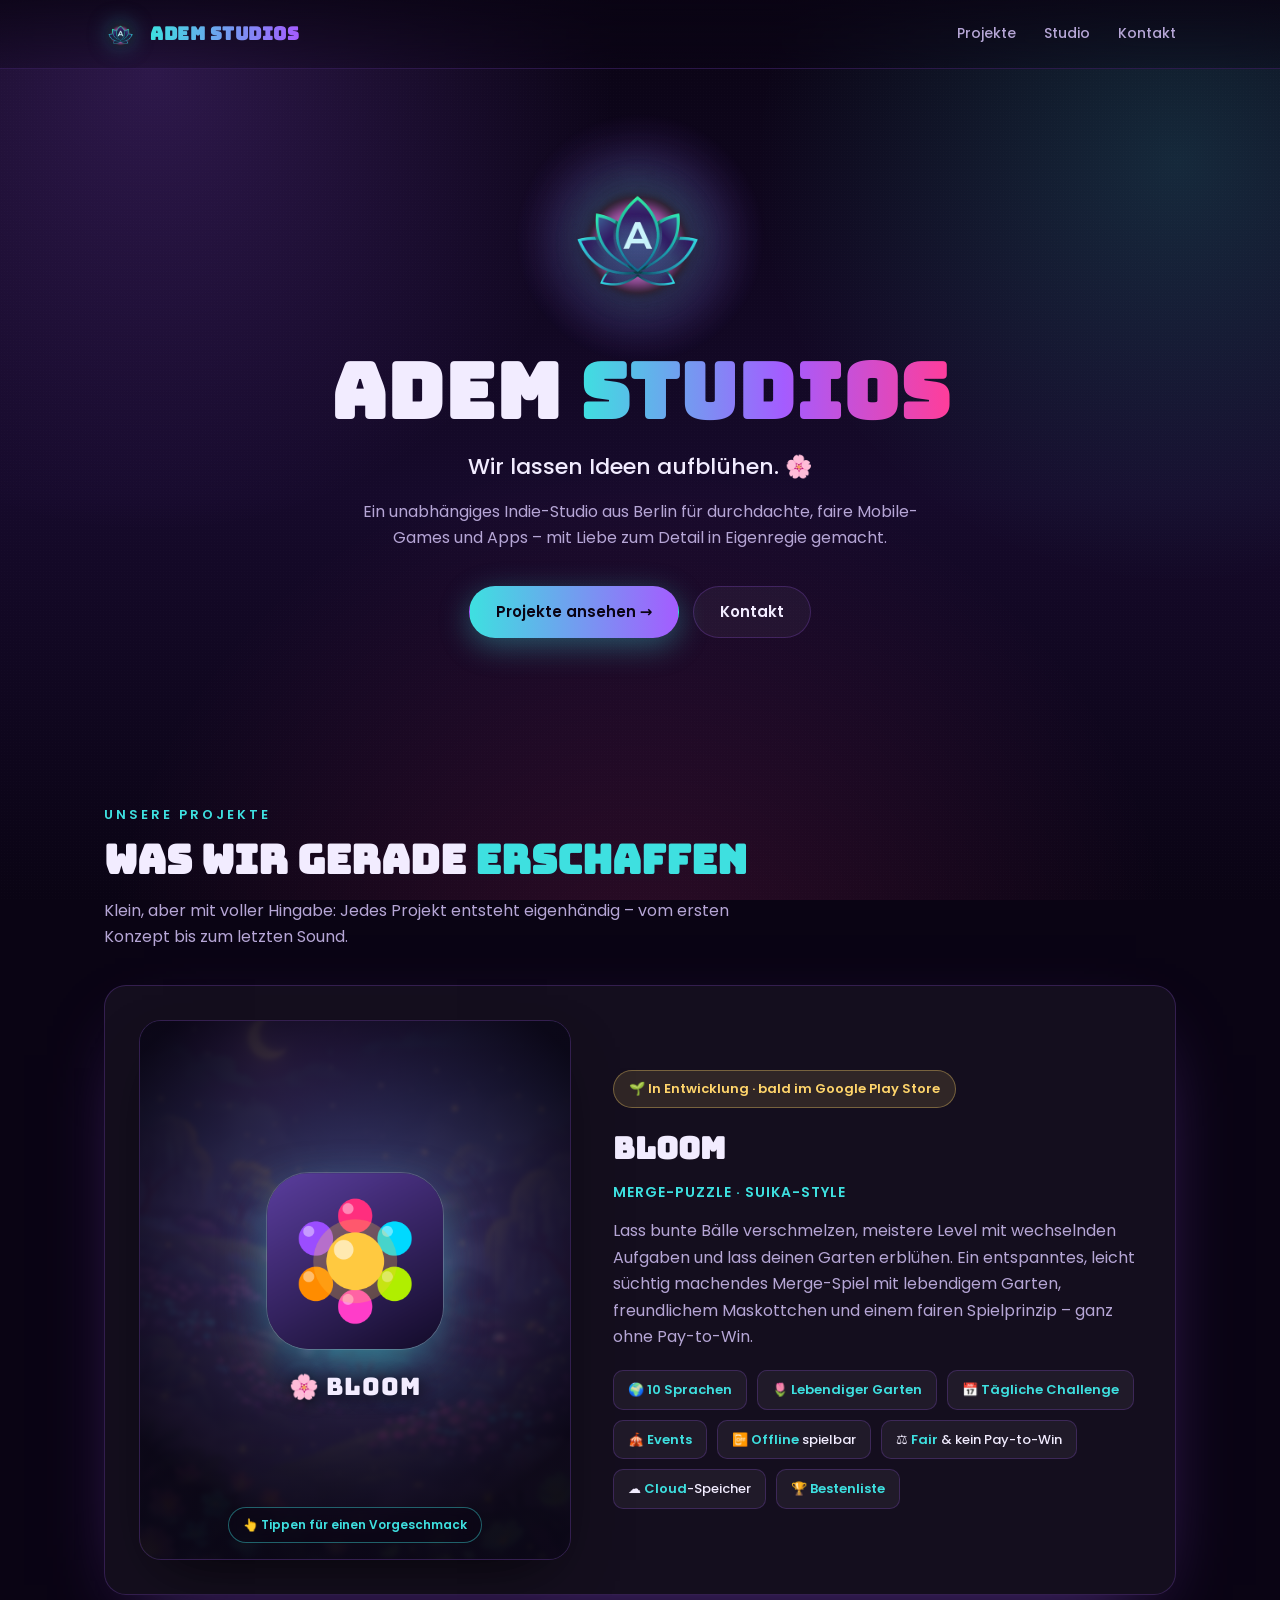
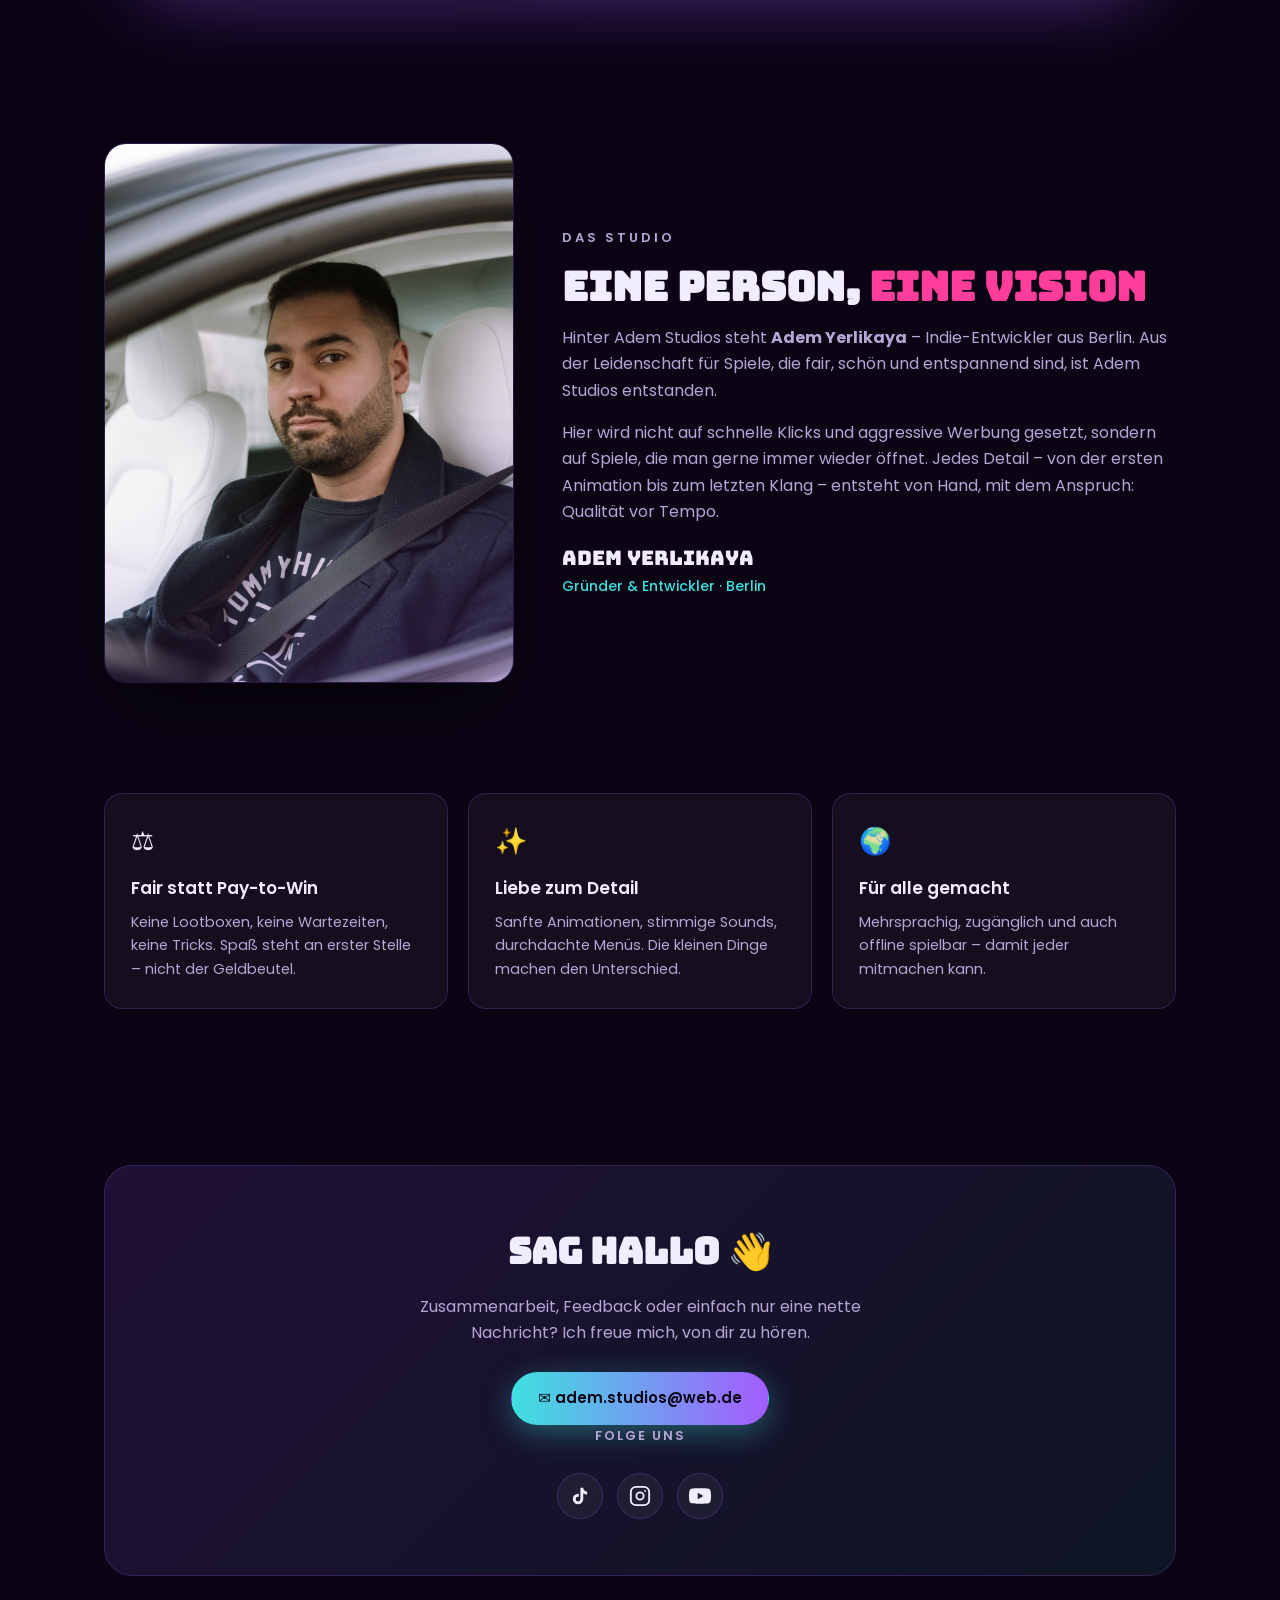
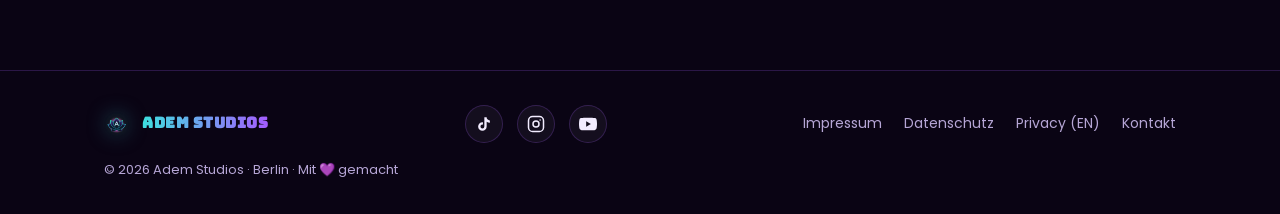
==== commit 5a199ba8: "Bloom-Text aktualisiert + Feature-Chips (Garten/Daily/Events) - Beschreibung: "erreiche den legendae" ====
--- a/index.html
+++ b/index.html
@@ -343,12 +343,15 @@
         <span class="badge">🌱 In Entwicklung · bald im Google&nbsp;Play&nbsp;Store</span>
         <h3>Bloom</h3>
         <div class="kicker">Merge-Puzzle · Suika-Style</div>
-        <p>Lass bunte Bälle verschmelzen, lass deinen Garten erblühen und erreiche den
-          legendären Bloom Star. Ein entspanntes, leicht süchtig machendes Merge-Spiel
+        <p>Lass bunte Bälle verschmelzen, meistere Level mit wechselnden Aufgaben und
+          lass deinen Garten erblühen. Ein entspanntes, leicht süchtig machendes Merge-Spiel
           mit lebendigem Garten, freundlichem Maskottchen und einem fairen Spielprinzip –
           ganz ohne Pay-to-Win.</p>
         <div class="tags">
           <span class="chip">🌍 <b>10 Sprachen</b></span>
+          <span class="chip">🌷 <b>Lebendiger Garten</b></span>
+          <span class="chip">📅 <b>Tägliche Challenge</b></span>
+          <span class="chip">🎪 <b>Events</b></span>
           <span class="chip">📴 <b>Offline</b> spielbar</span>
           <span class="chip">⚖️ <b>Fair</b> &amp; kein Pay-to-Win</span>
           <span class="chip">☁️ <b>Cloud</b>-Speicher</span>
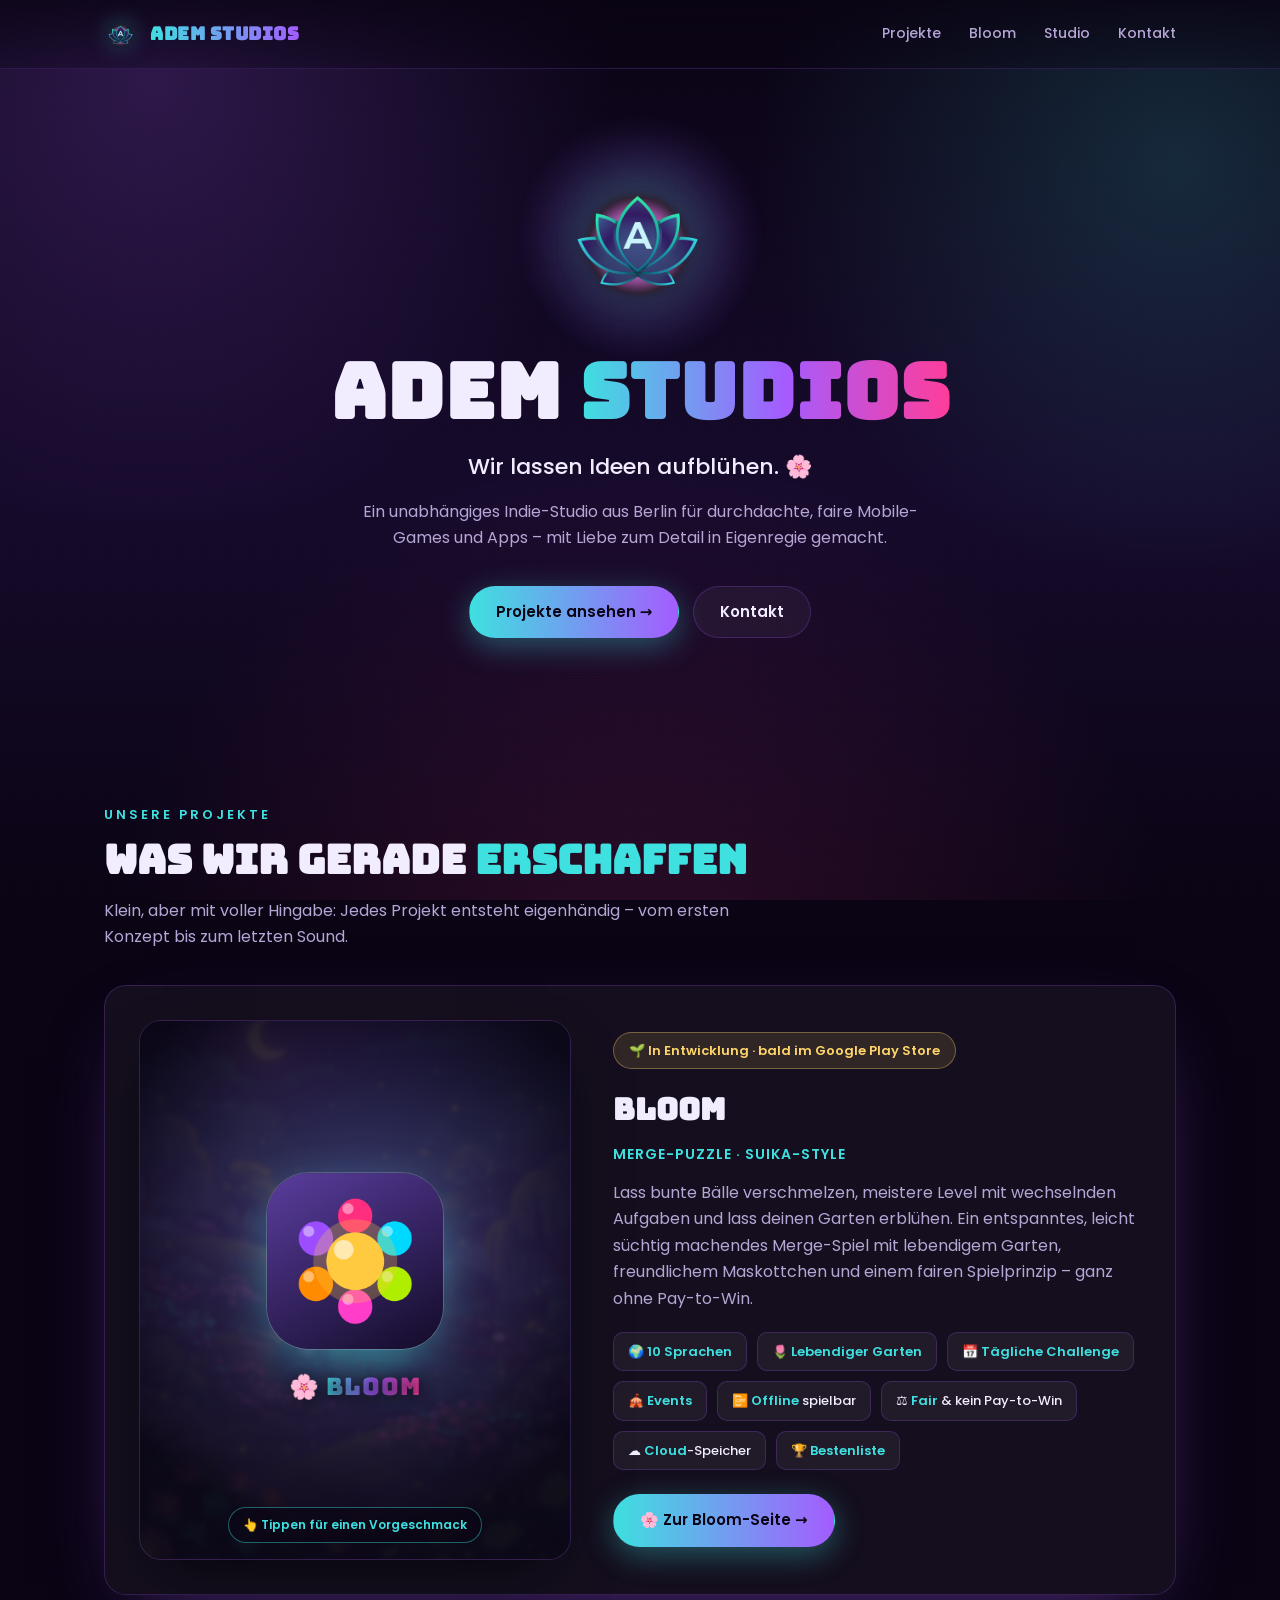
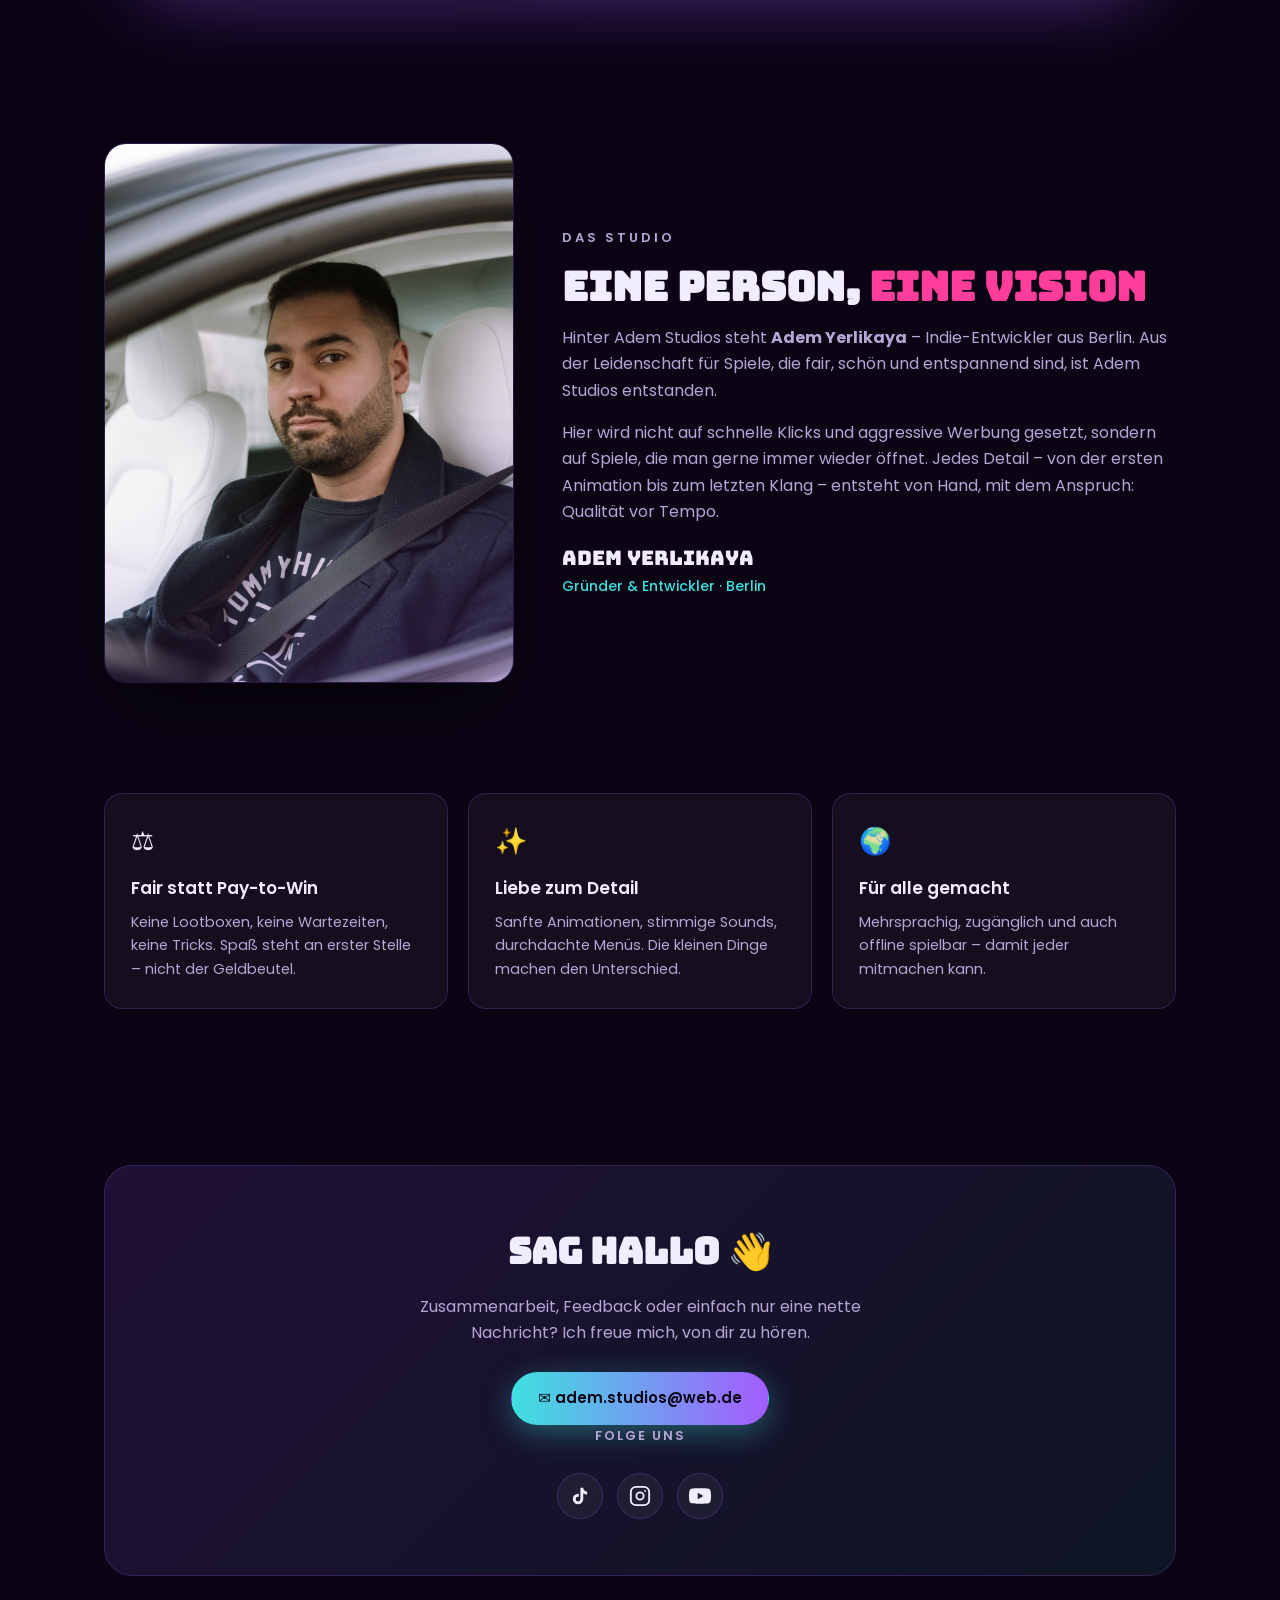
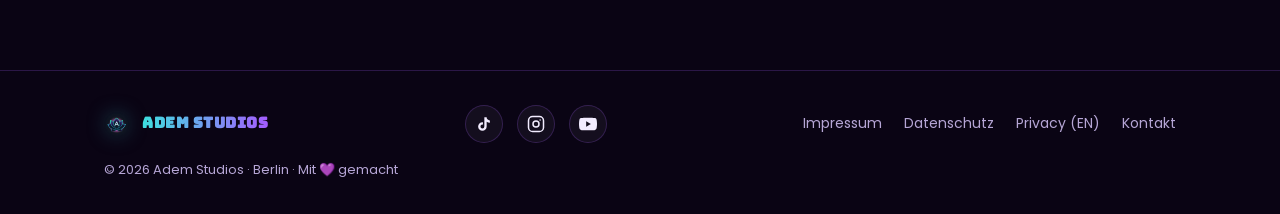
==== commit f756d507: "🌸 Bloom-Landingpage (/bloom/) im Studio-Design + Startseite verknüpft + Logo-Verlauf Co-Authored-By:" ====
--- a/index.html
+++ b/index.html
@@ -151,6 +151,8 @@
   .project .visual .appicon img{width:100%;height:100%;object-fit:cover;display:block}
   .project .visual .appname{position:relative;z-index:1;font-family:'Bungee','Arial Black',system-ui,sans-serif;
     font-size:24px;letter-spacing:1px;text-shadow:0 2px 16px rgba(0,0,0,.75)}
+  .project .visual .appname .grad{background:linear-gradient(100deg,#3EE0E0,#A45CFF,#FF3D9A);
+    -webkit-background-clip:text;background-clip:text;-webkit-text-fill-color:transparent;color:transparent}
   /* Klickbare Karte → kleiner Vorgeschmack auf den „Bloom-Weg" */
   .project .visual{cursor:pointer}
   .project .visual .tap-hint{position:absolute;z-index:2;bottom:16px;left:50%;
@@ -296,6 +298,7 @@
     </a>
     <nav class="nav-links">
       <a href="#projekte">Projekte</a>
+      <a href="/bloom/">Bloom</a>
       <a href="#studio">Studio</a>
       <a href="#kontakt">Kontakt</a>
     </nav>
@@ -332,7 +335,7 @@
       <div class="visual" role="button" tabindex="0" aria-label="Bloom-Weg-Vorschau anzeigen">
         <div class="bgphoto"><img src="assets/bloom-visual.jpg" alt="" /></div>
         <div class="appicon"><img src="assets/bloom-icon.png" alt="Bloom App-Icon" /></div>
-        <div class="appname">🌸 Bloom</div>
+        <div class="appname">🌸 <span class="grad">Bloom</span></div>
         <div class="tap-hint">👆 Tippen für einen Vorgeschmack</div>
         <div class="map-reveal">
           <img src="assets/bloom-map.jpg" alt="Bloom – der „Bloom-Weg", die Level-Karte des Spiels" />
@@ -356,6 +359,9 @@
           <span class="chip">⚖️ <b>Fair</b> &amp; kein Pay-to-Win</span>
           <span class="chip">☁️ <b>Cloud</b>-Speicher</span>
           <span class="chip">🏆 <b>Bestenliste</b></span>
+        </div>
+        <div style="margin-top:24px">
+          <a class="btn btn-primary" href="/bloom/">🌸 Zur Bloom-Seite →</a>
         </div>
       </div>
     </article>
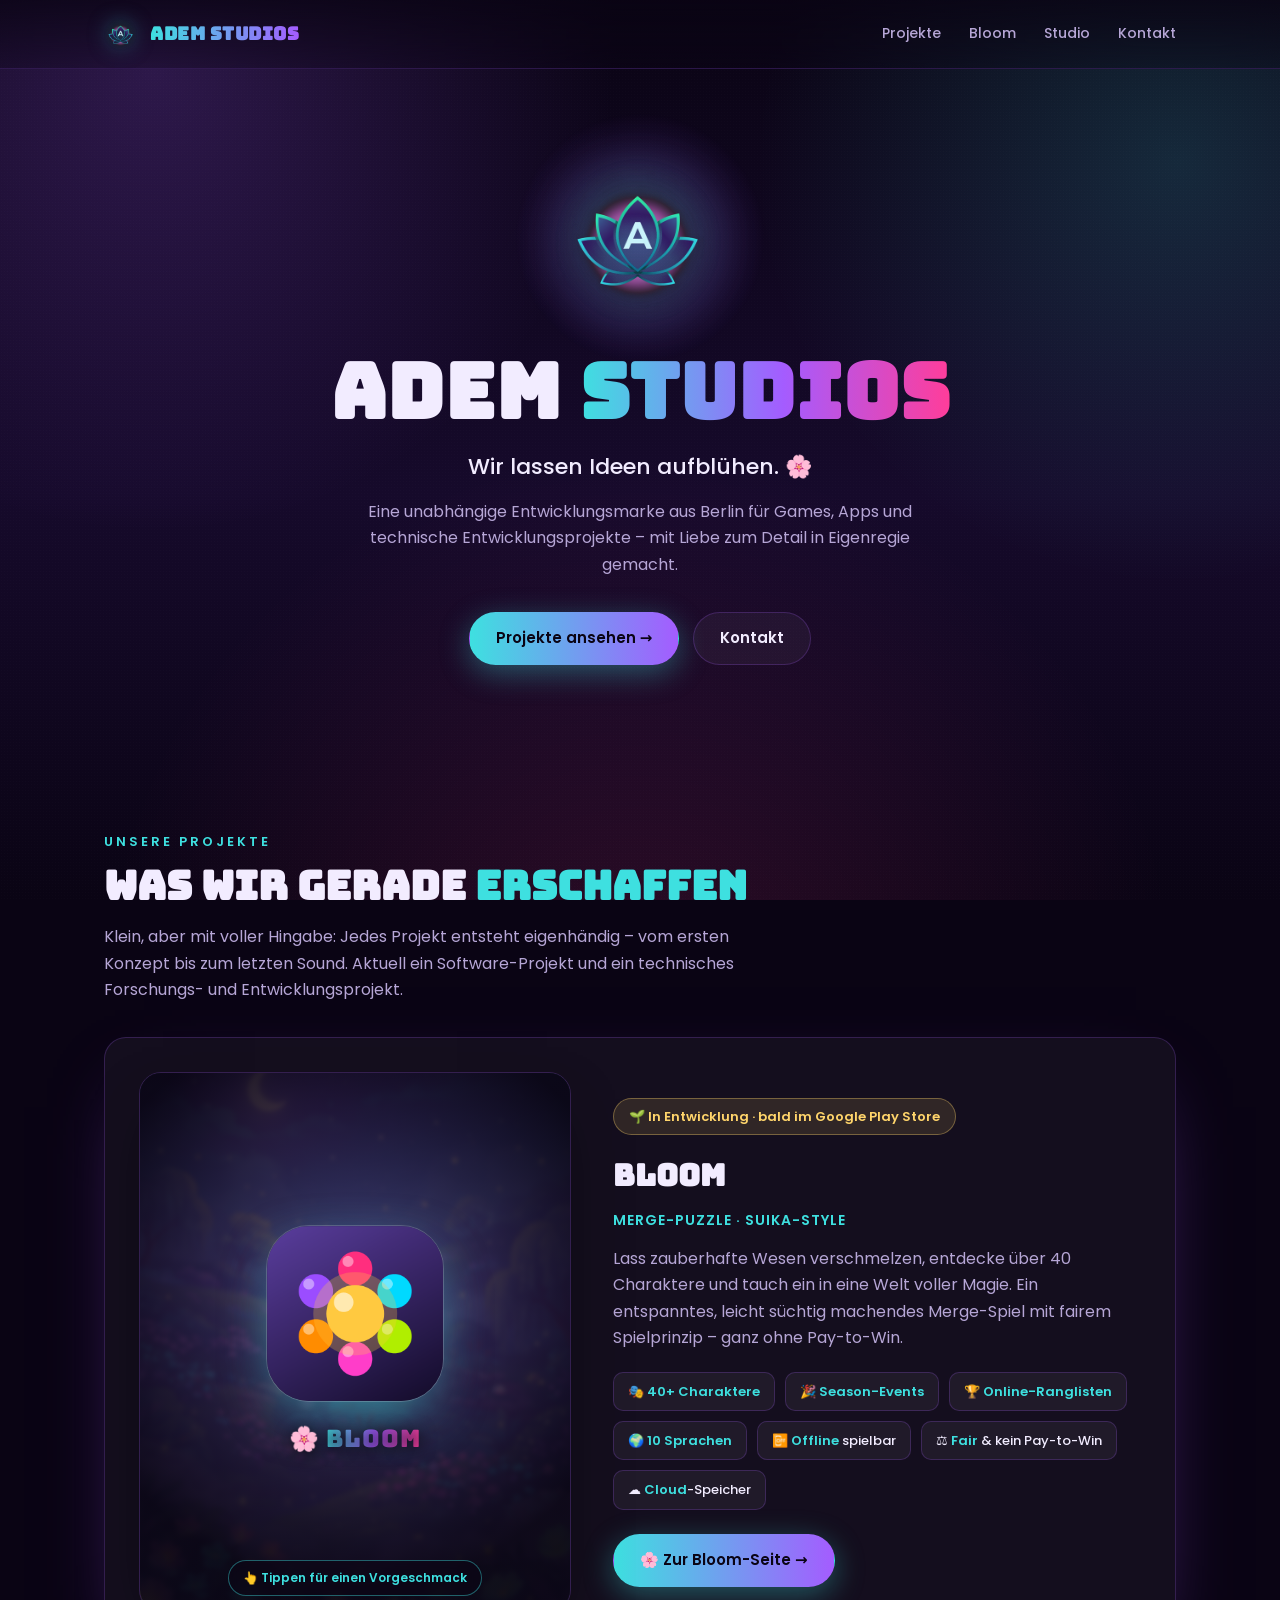
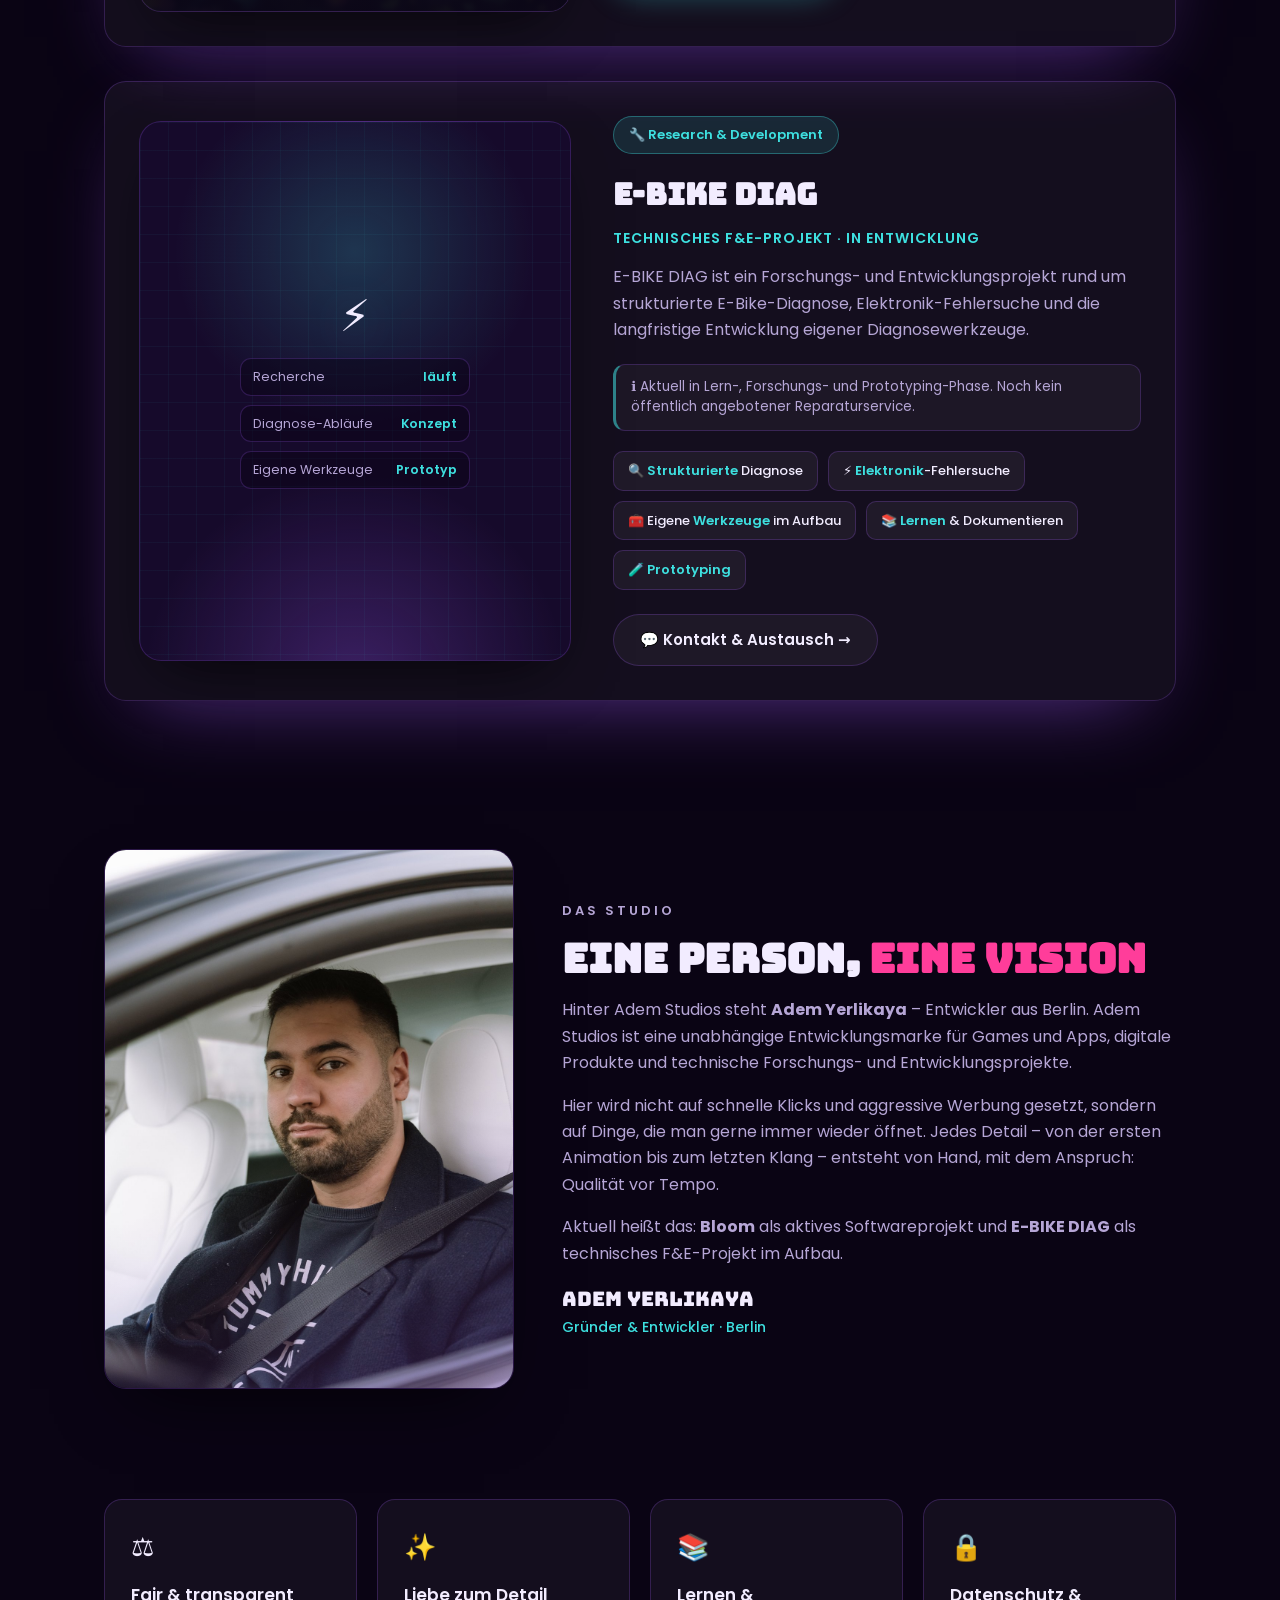
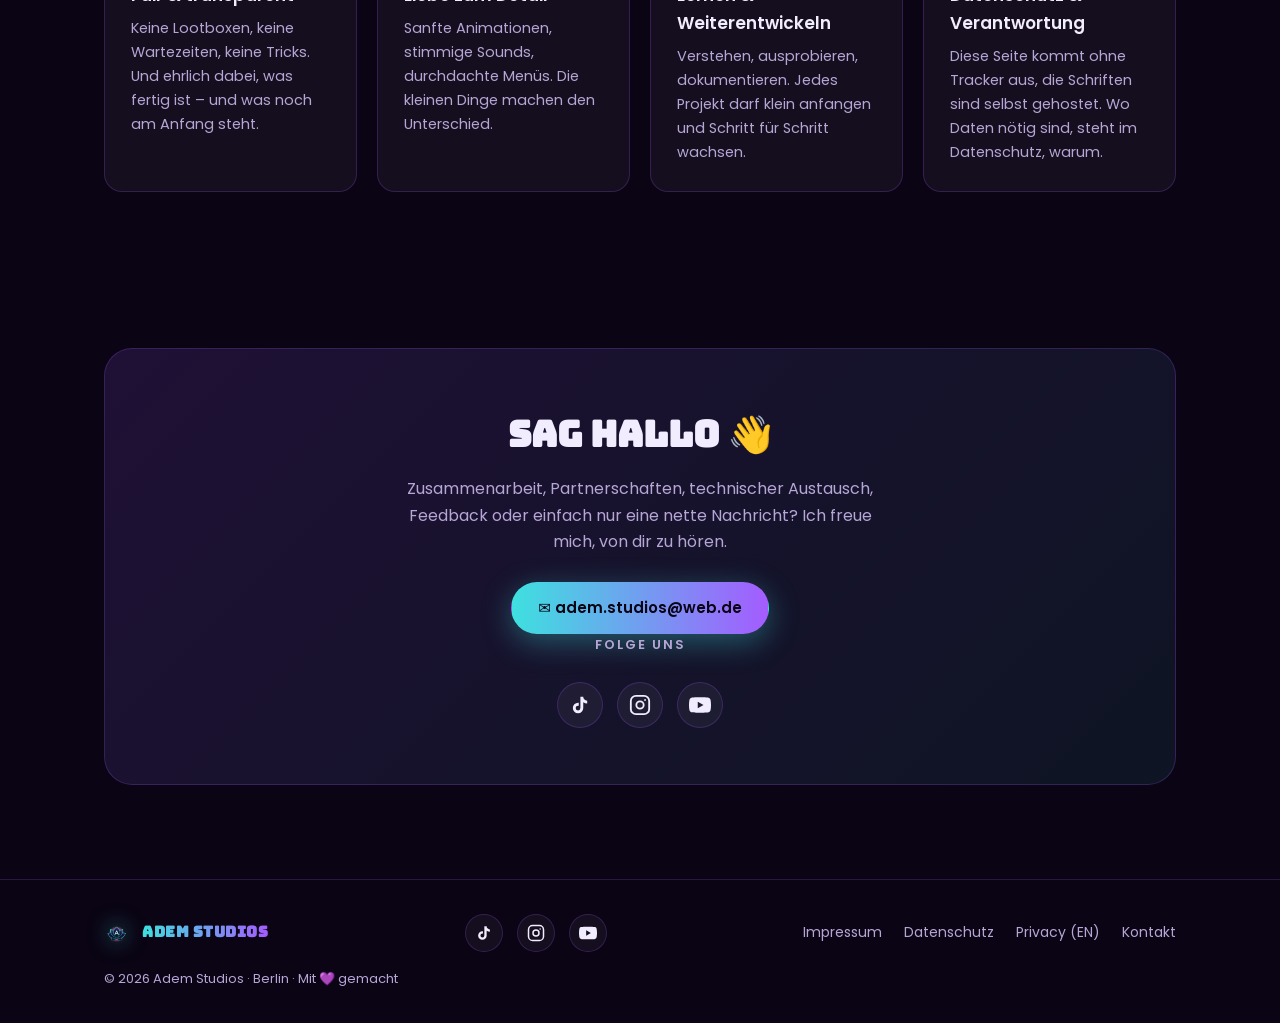
==== commit cfb8e3d2: "Update Adem Studios umbrella branding and projects Adem Studios wird als Dachmarke für Games, Apps u" ====
--- a/index.html
+++ b/index.html
@@ -3,13 +3,13 @@
 <head>
 <meta charset="UTF-8" />
 <meta name="viewport" content="width=device-width, initial-scale=1.0" />
-<title>Adem Studios — Mobile Games &amp; Apps aus Berlin</title>
-<meta name="description" content="Adem Studios ist ein unabhängiges Indie-Studio aus Berlin für durchdachte, faire Mobile-Games und Apps. Erstes Spiel: Bloom – ein entspanntes Merge-Puzzle." />
+<title>Adem Studios — Games, Apps &amp; technische Entwicklungsprojekte aus Berlin</title>
+<meta name="description" content="Adem Studios ist eine unabhängige Entwicklungsmarke aus Berlin für Games, Apps und technische Forschungs- und Entwicklungsprojekte. Aktuell: das Merge-Puzzle Bloom und das F&amp;E-Projekt E-BIKE DIAG." />
 <meta name="theme-color" content="#12061f" />
 
 <!-- Open Graph (für Links in WhatsApp / Social) -->
-<meta property="og:title" content="Adem Studios — Mobile Games &amp; Apps aus Berlin" />
-<meta property="og:description" content="Ein unabhängiges Indie-Studio für faire, schöne Spiele. Erstes Spiel: Bloom." />
+<meta property="og:title" content="Adem Studios — Games, Apps &amp; technische Entwicklungsprojekte aus Berlin" />
+<meta property="og:description" content="Eine unabhängige Entwicklungsmarke aus Berlin: Games, Apps und technische Forschungs- und Entwicklungsprojekte. Aktuell in Arbeit: Bloom und E-BIKE DIAG." />
 <meta property="og:type" content="website" />
 <meta property="og:image" content="https://ademstudios.com/assets/og-image.png" />
 <meta property="og:image:width" content="1200" />
@@ -192,8 +192,34 @@
     background:rgba(255,255,255,.05);border:1px solid var(--line);color:var(--ink)}
   .chip b{color:var(--teal);font-weight:600}
 
+  /* R&D-Karte: Visual ohne eigenes Logo – nur Studio-Design + Statusanzeige */
+  .project .visual-rnd{position:relative;border-radius:22px;overflow:hidden;aspect-ratio:4/5;
+    border:1px solid var(--line);box-shadow:0 24px 60px -24px rgba(0,0,0,.8);
+    display:flex;flex-direction:column;align-items:center;justify-content:center;
+    gap:20px;padding:28px;text-align:center;
+    background:
+      radial-gradient(60% 46% at 50% 24%, rgba(62,224,224,.20), transparent 70%),
+      radial-gradient(70% 55% at 50% 104%, rgba(164,92,255,.26), transparent 70%),
+      var(--bg1)}
+  .project .visual-rnd::before{content:"";position:absolute;inset:0;opacity:.45;
+    background-image:
+      linear-gradient(rgba(62,224,224,.10) 1px, transparent 1px),
+      linear-gradient(90deg, rgba(62,224,224,.10) 1px, transparent 1px);
+    background-size:28px 28px}
+  .project .visual-rnd .ico{position:relative;font-size:44px;line-height:1;
+    filter:drop-shadow(0 8px 24px rgba(62,224,224,.45))}
+  .project .visual-rnd .status{position:relative;display:grid;gap:9px;width:100%;max-width:230px}
+  .project .visual-rnd .status div{display:flex;justify-content:space-between;gap:10px;
+    font-size:12.5px;line-height:1.4;color:var(--muted);padding:9px 12px;border-radius:11px;
+    background:rgba(10,4,20,.45);border:1px solid var(--line)}
+  .project .visual-rnd .status b{color:var(--teal);font-weight:600;white-space:nowrap}
+  .badge.rnd{background:rgba(62,224,224,.12);color:var(--teal);border-color:rgba(62,224,224,.35)}
+  .project .note{font-size:13.5px;line-height:1.55;padding:12px 15px;border-radius:12px;
+    background:rgba(255,255,255,.04);border:1px solid var(--line);
+    border-left:3px solid rgba(62,224,224,.55)}
+
   /* ---------- Werte ---------- */
-  .values{display:grid;grid-template-columns:repeat(3,1fr);gap:20px;margin-top:36px}
+  .values{display:grid;grid-template-columns:repeat(4,1fr);gap:20px;margin-top:36px}
   .value{background:var(--card);border:1px solid var(--line);border-radius:18px;padding:26px}
   .value .ico{font-size:26px;margin-bottom:12px}
   .value h4{font-size:17px;font-weight:600;margin-bottom:8px}
@@ -246,9 +272,12 @@
   .reveal.show{opacity:1;transform:none}
 
   /* ---------- Responsive ---------- */
+  @media(max-width:1040px){
+    .values{grid-template-columns:repeat(2,1fr)}
+  }
   @media(max-width:860px){
     .project{grid-template-columns:1fr;gap:26px}
-    .project .visual{max-width:300px;margin:0 auto}
+    .project .visual,.project .visual-rnd{max-width:300px;margin:0 auto}
     .studio{grid-template-columns:1fr;gap:28px}
     .studio .photo{max-width:340px;margin:0 auto}
     .values{grid-template-columns:1fr}
@@ -265,7 +294,7 @@
   "url": "https://ademstudios.com/",
   "logo": "https://ademstudios.com/assets/favicon.png",
   "image": "https://ademstudios.com/assets/og-image.png",
-  "description": "Unabhängiges Indie-Studio aus Berlin für durchdachte, faire Mobile-Games und Apps. Erstes Spiel: Bloom – ein entspanntes Merge-Puzzle.",
+  "description": "Unabhängige Entwicklungsmarke aus Berlin für Games, Apps und technische Forschungs- und Entwicklungsprojekte. Aktuell in Arbeit: das Merge-Puzzle Bloom und das F&E-Projekt E-BIKE DIAG.",
   "email": "adem.studios@web.de",
   "foundingDate": "2026",
   "founder": {
@@ -312,8 +341,8 @@
     <div class="emblem-wrap"><img src="assets/adem-emblem.png" alt="Adem Studios Emblem" /></div>
     <h1>ADEM <span>STUDIOS</span></h1>
     <p class="tagline">Wir lassen Ideen&nbsp;aufblühen. 🌸</p>
-    <p class="sub">Ein unabhängiges Indie-Studio aus Berlin für durchdachte, faire
-      Mobile-Games und Apps – mit Liebe zum Detail in Eigenregie gemacht.</p>
+    <p class="sub">Eine unabhängige Entwicklungsmarke aus Berlin für Games, Apps und
+      technische Entwicklungsprojekte – mit Liebe zum Detail in Eigenregie gemacht.</p>
     <div class="hero-cta">
       <a class="btn btn-primary" href="#projekte">Projekte ansehen →</a>
       <a class="btn btn-ghost" href="#kontakt">Kontakt</a>
@@ -328,7 +357,8 @@
       <p class="eyebrow">Unsere Projekte</p>
       <h2 class="sec-title">Was wir gerade <span class="accent">erschaffen</span></h2>
       <p class="sec-intro">Klein, aber mit voller Hingabe: Jedes Projekt entsteht eigenhändig –
-        vom ersten Konzept bis zum letzten Sound.</p>
+        vom ersten Konzept bis zum letzten Sound. Aktuell ein Software-Projekt und ein
+        technisches Forschungs- und Entwicklungsprojekt.</p>
     </div>
 
     <article class="project reveal">
@@ -346,22 +376,51 @@
         <span class="badge">🌱 In Entwicklung · bald im Google&nbsp;Play&nbsp;Store</span>
         <h3>Bloom</h3>
         <div class="kicker">Merge-Puzzle · Suika-Style</div>
-        <p>Lass bunte Bälle verschmelzen, meistere Level mit wechselnden Aufgaben und
-          lass deinen Garten erblühen. Ein entspanntes, leicht süchtig machendes Merge-Spiel
-          mit lebendigem Garten, freundlichem Maskottchen und einem fairen Spielprinzip –
-          ganz ohne Pay-to-Win.</p>
+        <p>Lass zauberhafte Wesen verschmelzen, entdecke über 40 Charaktere und tauch ein
+          in eine Welt voller Magie. Ein entspanntes, leicht süchtig machendes Merge-Spiel
+          mit fairem Spielprinzip – ganz ohne Pay-to-Win.</p>
         <div class="tags">
+          <span class="chip">🎭 <b>40+ Charaktere</b></span>
+          <span class="chip">🎉 <b>Season-Events</b></span>
+          <span class="chip">🏆 <b>Online-Ranglisten</b></span>
           <span class="chip">🌍 <b>10 Sprachen</b></span>
-          <span class="chip">🌷 <b>Lebendiger Garten</b></span>
-          <span class="chip">📅 <b>Tägliche Challenge</b></span>
-          <span class="chip">🎪 <b>Events</b></span>
           <span class="chip">📴 <b>Offline</b> spielbar</span>
           <span class="chip">⚖️ <b>Fair</b> &amp; kein Pay-to-Win</span>
           <span class="chip">☁️ <b>Cloud</b>-Speicher</span>
-          <span class="chip">🏆 <b>Bestenliste</b></span>
         </div>
         <div style="margin-top:24px">
           <a class="btn btn-primary" href="/bloom/">🌸 Zur Bloom-Seite →</a>
+        </div>
+      </div>
+    </article>
+
+    <article class="project reveal">
+      <div class="visual-rnd">
+        <div class="ico">⚡</div>
+        <div class="status">
+          <div>Recherche <b>läuft</b></div>
+          <div>Diagnose-Abläufe <b>Konzept</b></div>
+          <div>Eigene Werkzeuge <b>Prototyp</b></div>
+        </div>
+      </div>
+      <div class="info">
+        <span class="badge rnd">🔧 Research &amp; Development</span>
+        <h3>E-BIKE DIAG</h3>
+        <div class="kicker">Technisches F&amp;E-Projekt · in Entwicklung</div>
+        <p>E-BIKE DIAG ist ein Forschungs- und Entwicklungsprojekt rund um strukturierte
+          E-Bike-Diagnose, Elektronik-Fehlersuche und die langfristige Entwicklung eigener
+          Diagnosewerkzeuge.</p>
+        <p class="note">ℹ️ Aktuell in Lern-, Forschungs- und Prototyping-Phase.
+          Noch kein öffentlich angebotener Reparaturservice.</p>
+        <div class="tags">
+          <span class="chip">🔍 <b>Strukturierte</b> Diagnose</span>
+          <span class="chip">⚡ <b>Elektronik</b>-Fehlersuche</span>
+          <span class="chip">🧰 Eigene <b>Werkzeuge</b> im Aufbau</span>
+          <span class="chip">📚 <b>Lernen</b> &amp; Dokumentieren</span>
+          <span class="chip">🧪 <b>Prototyping</b></span>
+        </div>
+        <div style="margin-top:24px">
+          <a class="btn btn-ghost" href="#kontakt">💬 Kontakt &amp; Austausch →</a>
         </div>
       </div>
     </article>
@@ -377,12 +436,14 @@
     <div class="reveal">
       <p class="eyebrow">Das Studio</p>
       <h2 class="sec-title">Eine Person, <span class="pink">eine Vision</span></h2>
-      <p>Hinter Adem Studios steht <strong>Adem Yerlikaya</strong> – Indie-Entwickler aus
-        Berlin. Aus der Leidenschaft für Spiele, die fair, schön und entspannend sind,
-        ist Adem Studios entstanden.</p>
+      <p>Hinter Adem Studios steht <strong>Adem Yerlikaya</strong> – Entwickler aus Berlin.
+        Adem Studios ist eine unabhängige Entwicklungsmarke für Games und Apps, digitale
+        Produkte und technische Forschungs- und Entwicklungsprojekte.</p>
       <p>Hier wird nicht auf schnelle Klicks und aggressive Werbung gesetzt, sondern auf
-        Spiele, die man gerne immer wieder öffnet. Jedes Detail – von der ersten Animation
+        Dinge, die man gerne immer wieder öffnet. Jedes Detail – von der ersten Animation
         bis zum letzten Klang – entsteht von Hand, mit dem Anspruch: Qualität vor Tempo.</p>
+      <p>Aktuell heißt das: <strong>Bloom</strong> als aktives Softwareprojekt und
+        <strong>E-BIKE DIAG</strong> als technisches F&amp;E-Projekt im Aufbau.</p>
       <div class="name">Adem Yerlikaya</div>
       <div class="role">Gründer &amp; Entwickler · Berlin</div>
     </div>
@@ -395,9 +456,9 @@
     <div class="values">
       <div class="value reveal">
         <div class="ico">⚖️</div>
-        <h4>Fair statt Pay-to-Win</h4>
-        <p>Keine Lootboxen, keine Wartezeiten, keine Tricks. Spaß steht an erster Stelle –
-          nicht der Geldbeutel.</p>
+        <h4>Fair &amp; transparent</h4>
+        <p>Keine Lootboxen, keine Wartezeiten, keine Tricks. Und ehrlich dabei, was fertig
+          ist – und was noch am Anfang steht.</p>
       </div>
       <div class="value reveal">
         <div class="ico">✨</div>
@@ -406,9 +467,16 @@
           den Unterschied.</p>
       </div>
       <div class="value reveal">
-        <div class="ico">🌍</div>
-        <h4>Für alle gemacht</h4>
-        <p>Mehrsprachig, zugänglich und auch offline spielbar – damit jeder mitmachen kann.</p>
+        <div class="ico">📚</div>
+        <h4>Lernen &amp; Weiterentwickeln</h4>
+        <p>Verstehen, ausprobieren, dokumentieren. Jedes Projekt darf klein anfangen und
+          Schritt für Schritt wachsen.</p>
+      </div>
+      <div class="value reveal">
+        <div class="ico">🔒</div>
+        <h4>Datenschutz &amp; Verantwortung</h4>
+        <p>Diese Seite kommt ohne Tracker aus, die Schriften sind selbst gehostet. Wo Daten
+          nötig sind, steht im Datenschutz, warum.</p>
       </div>
     </div>
   </div>
@@ -419,8 +487,8 @@
   <div class="wrap">
     <div class="contact reveal">
       <h2>Sag Hallo 👋</h2>
-      <p>Zusammenarbeit, Feedback oder einfach nur eine nette Nachricht?
-        Ich freue mich, von dir zu hören.</p>
+      <p>Zusammenarbeit, Partnerschaften, technischer Austausch, Feedback oder einfach
+        nur eine nette Nachricht? Ich freue mich, von dir zu hören.</p>
       <a class="btn btn-primary" href="mailto:adem.studios@web.de">✉️ adem.studios@web.de</a>
       <p class="follow-label">Folge uns</p>
       <div class="socials">
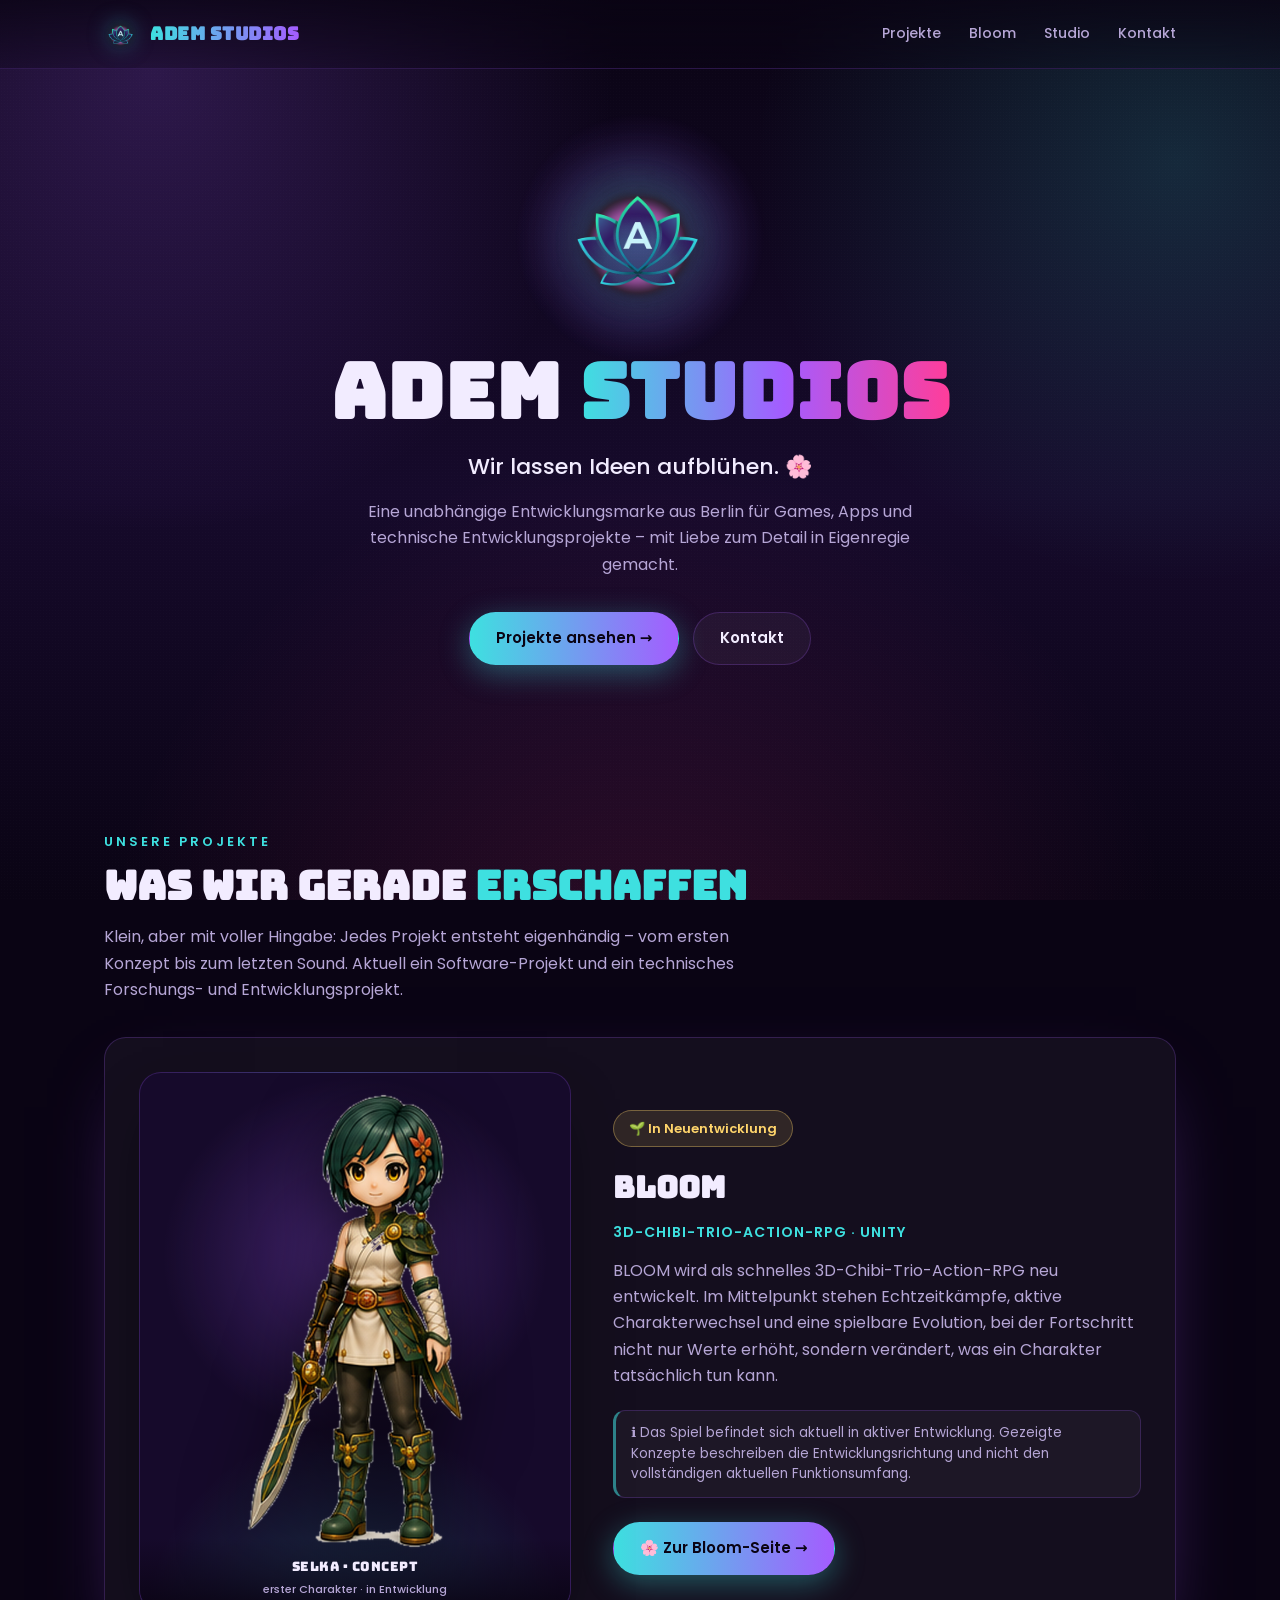
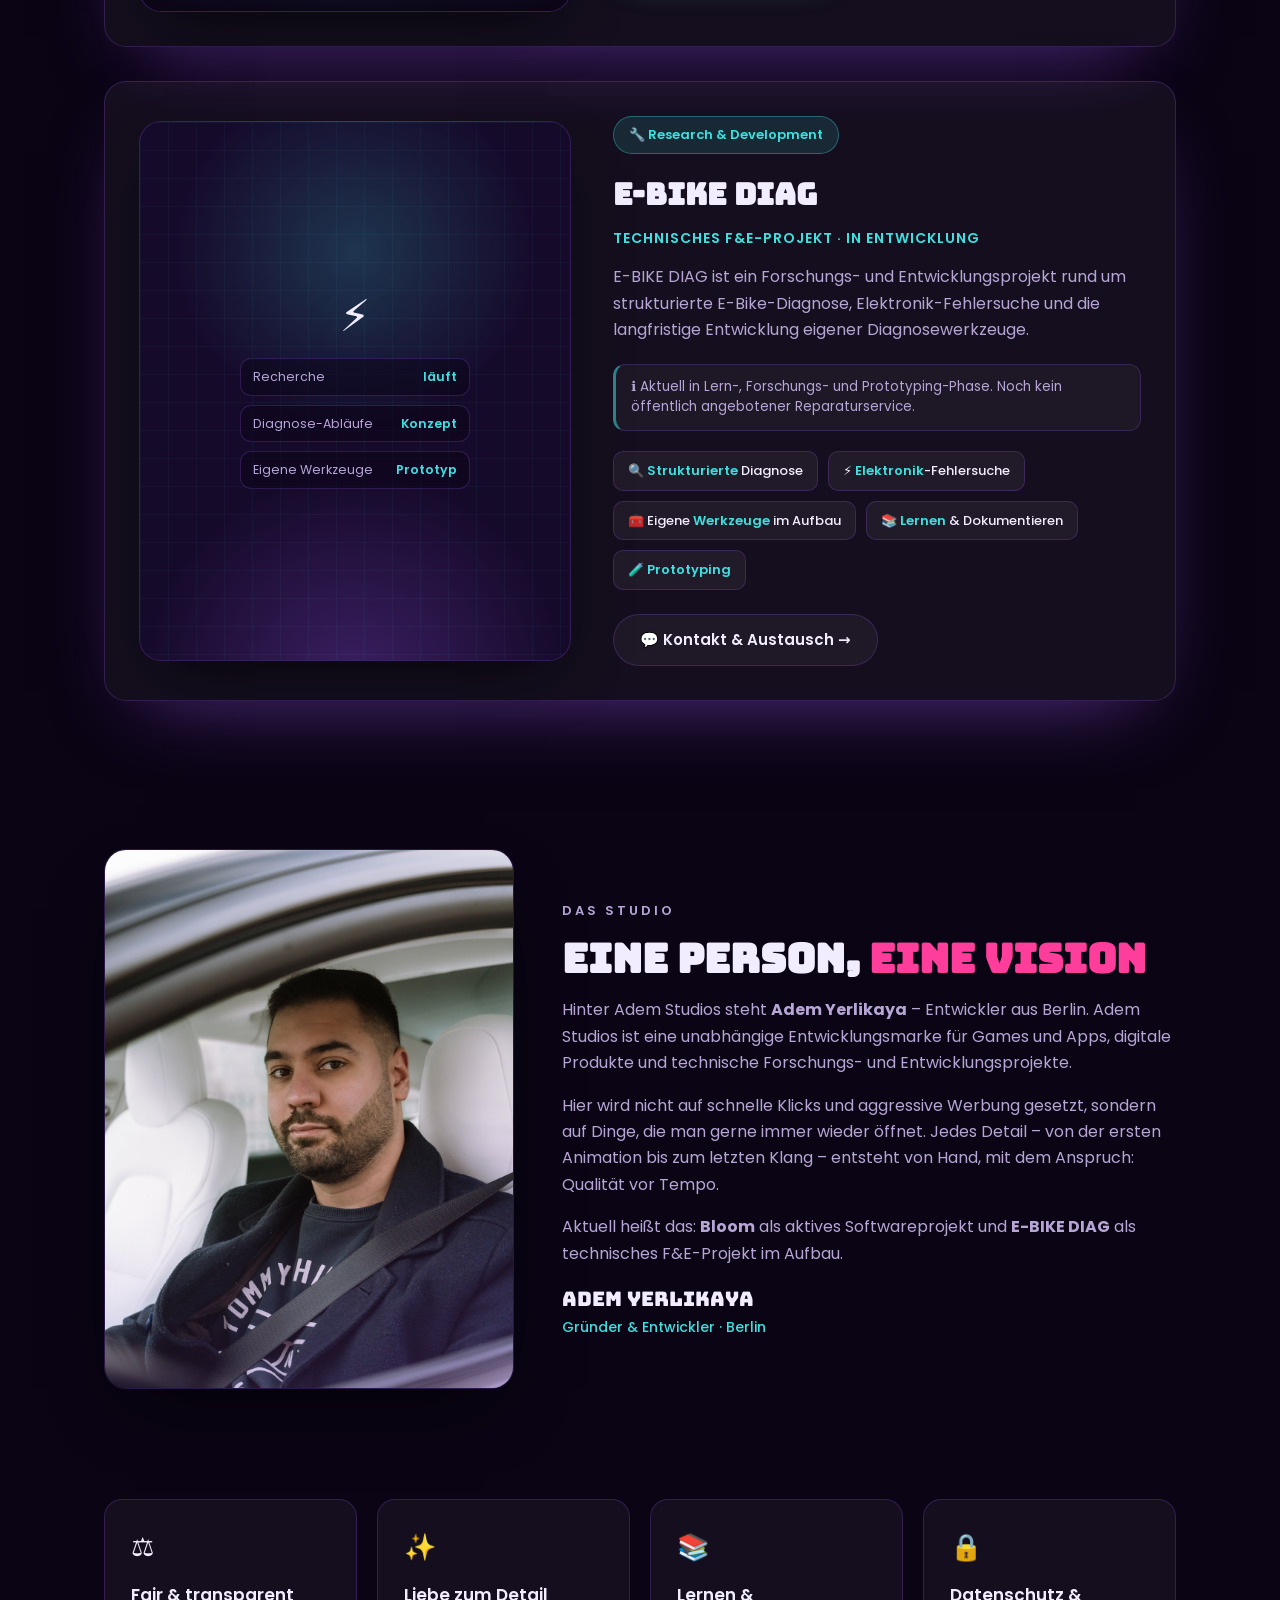
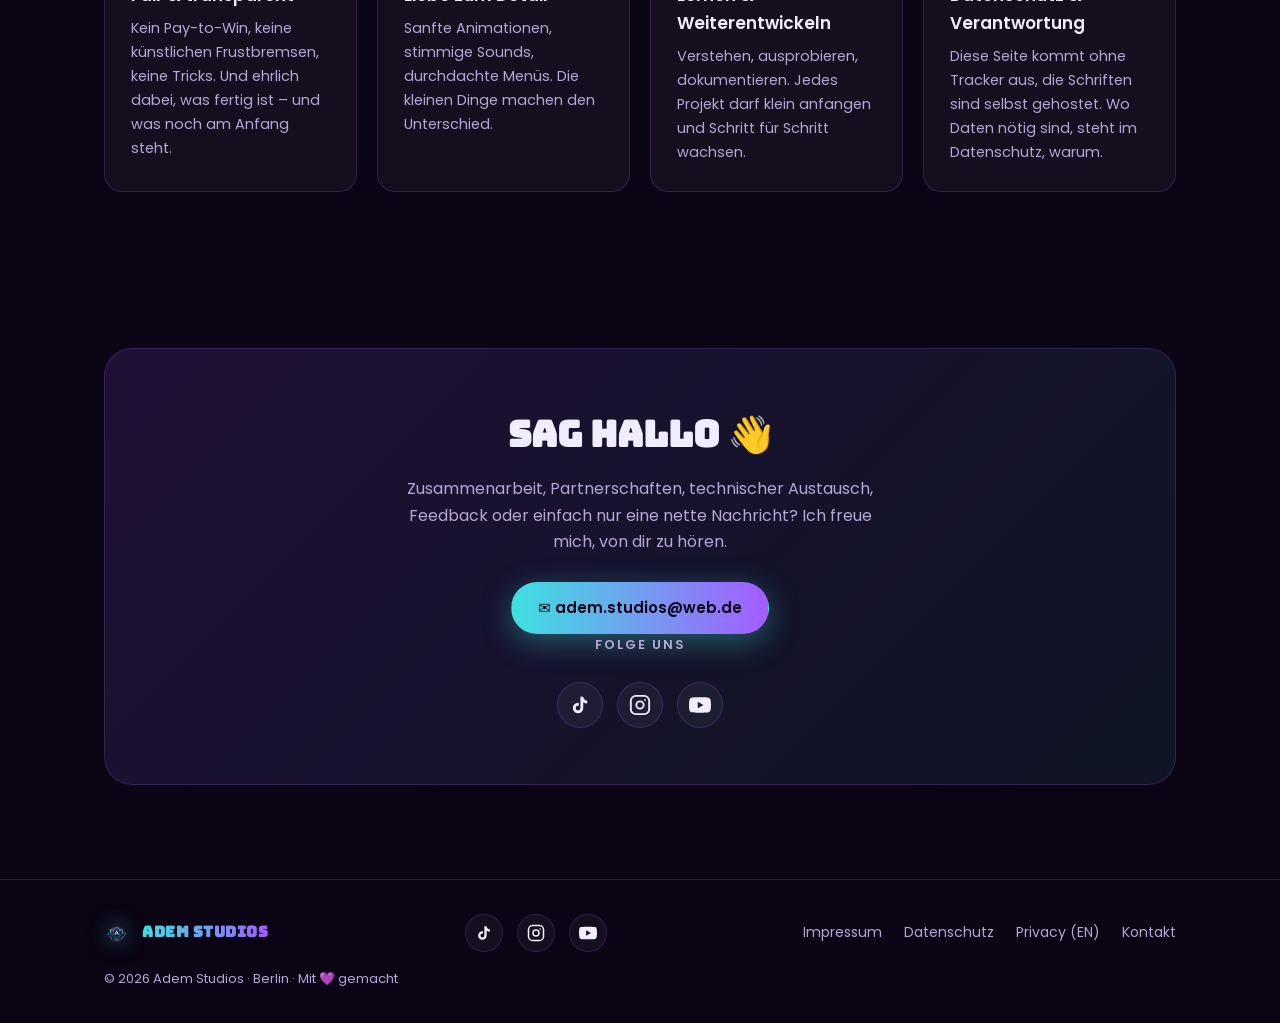
==== commit 235faeed: "Update Bloom positioning for Unity reboot BLOOM wird als schnelles 3D-Chibi-Trio-Action-RPG neu entw" ====
--- a/index.html
+++ b/index.html
@@ -4,18 +4,13 @@
 <meta charset="UTF-8" />
 <meta name="viewport" content="width=device-width, initial-scale=1.0" />
 <title>Adem Studios — Games, Apps &amp; technische Entwicklungsprojekte aus Berlin</title>
-<meta name="description" content="Adem Studios ist eine unabhängige Entwicklungsmarke aus Berlin für Games, Apps und technische Forschungs- und Entwicklungsprojekte. Aktuell: das Merge-Puzzle Bloom und das F&amp;E-Projekt E-BIKE DIAG." />
+<meta name="description" content="Adem Studios ist eine unabhängige Entwicklungsmarke aus Berlin für Games, Apps und technische Forschungs- und Entwicklungsprojekte. Aktuell: Bloom als 3D-Action-RPG in Neuentwicklung und das F&amp;E-Projekt E-BIKE DIAG." />
 <meta name="theme-color" content="#12061f" />
 
 <!-- Open Graph (für Links in WhatsApp / Social) -->
 <meta property="og:title" content="Adem Studios — Games, Apps &amp; technische Entwicklungsprojekte aus Berlin" />
 <meta property="og:description" content="Eine unabhängige Entwicklungsmarke aus Berlin: Games, Apps und technische Forschungs- und Entwicklungsprojekte. Aktuell in Arbeit: Bloom und E-BIKE DIAG." />
 <meta property="og:type" content="website" />
-<meta property="og:image" content="https://ademstudios.com/assets/og-image.png" />
-<meta property="og:image:width" content="1200" />
-<meta property="og:image:height" content="630" />
-<meta property="og:image:type" content="image/png" />
-<meta name="twitter:card" content="summary_large_image" />
 <meta property="og:url" content="https://ademstudios.com/" />
 
 <!-- Kanonische URL: konsolidiert www-Duplikate + http auf die Apex-Startseite (SEO) -->
@@ -136,50 +131,22 @@
     background:var(--card);border:1px solid var(--line);border-radius:var(--radius);
     padding:34px;margin-top:34px;
     box-shadow:0 30px 80px -40px rgba(164,92,255,.6)}
-  .project .visual{position:relative;border-radius:22px;overflow:hidden;aspect-ratio:4/5;
+  /* Projekt-Visual mit Concept-Art (BLOOM) */
+  .project .visual-art{position:relative;border-radius:22px;overflow:hidden;aspect-ratio:4/5;
     border:1px solid var(--line);box-shadow:0 24px 60px -24px rgba(0,0,0,.8);
-    display:flex;flex-direction:column;align-items:center;justify-content:center;gap:18px;padding:24px}
-  .project .visual .bgphoto{position:absolute;inset:0;z-index:0}
-  .project .visual .bgphoto img{width:100%;height:100%;object-fit:cover;
-    filter:blur(2px) brightness(.42) saturate(1.15);transform:scale(1.08)}
-  .project .visual .bgphoto::after{content:"";position:absolute;inset:0;
-    background:radial-gradient(circle at 50% 42%, rgba(164,92,255,.30), rgba(10,4,20,.88) 76%)}
-  .project .visual .appicon{position:relative;z-index:1;width:46%;aspect-ratio:1;
-    border-radius:24%;overflow:hidden;
-    box-shadow:0 0 0 1px rgba(255,255,255,.18), 0 18px 50px -8px rgba(62,224,224,.5);
-    animation:float 5.5s ease-in-out infinite}
-  .project .visual .appicon img{width:100%;height:100%;object-fit:cover;display:block}
-  .project .visual .appname{position:relative;z-index:1;font-family:'Bungee','Arial Black',system-ui,sans-serif;
-    font-size:24px;letter-spacing:1px;text-shadow:0 2px 16px rgba(0,0,0,.75)}
-  .project .visual .appname .grad{background:linear-gradient(100deg,#3EE0E0,#A45CFF,#FF3D9A);
-    -webkit-background-clip:text;background-clip:text;-webkit-text-fill-color:transparent;color:transparent}
-  /* Klickbare Karte → kleiner Vorgeschmack auf den „Bloom-Weg" */
-  .project .visual{cursor:pointer}
-  .project .visual .tap-hint{position:absolute;z-index:2;bottom:16px;left:50%;
-    transform:translateX(-50%);display:inline-flex;align-items:center;gap:7px;
-    font-size:12px;font-weight:600;padding:7px 14px;border-radius:999px;
-    background:rgba(10,4,20,.5);color:var(--teal);border:1px solid rgba(62,224,224,.42);
-    backdrop-filter:blur(6px);white-space:nowrap;transition:opacity .35s;
-    animation:hintpulse 2.6s ease-in-out infinite}
-  @keyframes hintpulse{0%,100%{opacity:.7}50%{opacity:1}}
-  .project .visual .map-reveal{position:absolute;inset:0;z-index:3;opacity:0;
-    pointer-events:none;transform:scale(1.06);
+    display:flex;align-items:center;justify-content:center;padding:20px 20px 62px;
     background:
-      radial-gradient(55% 45% at 19% 27%, rgba(164,92,255,.48), transparent 72%),
-      radial-gradient(55% 48% at 82% 74%, rgba(62,224,224,.32), transparent 72%),
-      var(--bg1);
-    transition:opacity .5s ease, transform .5s ease}
-  .project .visual .map-reveal img{position:absolute;inset:0;z-index:1;width:100%;height:100%;
-    object-fit:contain;display:block}
-  .project .visual .map-reveal .map-cap{position:absolute;left:0;right:0;bottom:0;
-    z-index:2;text-align:center;font-family:'Bungee','Arial Black',system-ui,sans-serif;font-size:14px;
-    letter-spacing:.5px;color:var(--ink);padding:18px 12px 14px;
-    background:linear-gradient(0deg, rgba(10,4,20,.94), transparent);
-    text-shadow:0 2px 10px rgba(0,0,0,.85)}
-  .project .visual .map-reveal .map-cap span{display:block;font-family:'Poppins',sans-serif;
-    font-size:11px;font-weight:500;letter-spacing:0;color:var(--muted);margin-top:4px}
-  .project .visual.flipped .map-reveal{opacity:1;transform:none}
-  .project .visual.flipped .tap-hint{opacity:0}
+      radial-gradient(62% 46% at 50% 34%, rgba(164,92,255,.32), transparent 72%),
+      radial-gradient(70% 55% at 50% 104%, rgba(62,224,224,.20), transparent 70%),
+      var(--bg1)}
+  .project .visual-art img{max-width:100%;max-height:100%;object-fit:contain;display:block;
+    filter:drop-shadow(0 18px 34px rgba(0,0,0,.6))}
+  .project .visual-art .art-cap{position:absolute;left:0;right:0;bottom:0;z-index:1;
+    text-align:center;font-family:'Bungee','Arial Black',system-ui,sans-serif;font-size:13px;
+    letter-spacing:.5px;color:var(--ink);padding:18px 12px 13px;
+    background:linear-gradient(0deg, rgba(10,4,20,.94), transparent)}
+  .project .visual-art .art-cap span{display:block;font-family:'Poppins',sans-serif;font-size:11px;
+    font-weight:500;letter-spacing:0;color:var(--muted);margin-top:3px}
   .badge{display:inline-flex;align-items:center;gap:8px;font-size:13px;font-weight:600;
     padding:7px 15px;border-radius:999px;background:rgba(255,213,107,.12);
     color:var(--gold);border:1px solid rgba(255,213,107,.35);margin-bottom:16px}
@@ -277,7 +244,7 @@
   }
   @media(max-width:860px){
     .project{grid-template-columns:1fr;gap:26px}
-    .project .visual,.project .visual-rnd{max-width:300px;margin:0 auto}
+    .project .visual-art,.project .visual-rnd{max-width:300px;margin:0 auto}
     .studio{grid-template-columns:1fr;gap:28px}
     .studio .photo{max-width:340px;margin:0 auto}
     .values{grid-template-columns:1fr}
@@ -293,8 +260,7 @@
   "name": "Adem Studios",
   "url": "https://ademstudios.com/",
   "logo": "https://ademstudios.com/assets/favicon.png",
-  "image": "https://ademstudios.com/assets/og-image.png",
-  "description": "Unabhängige Entwicklungsmarke aus Berlin für Games, Apps und technische Forschungs- und Entwicklungsprojekte. Aktuell in Arbeit: das Merge-Puzzle Bloom und das F&E-Projekt E-BIKE DIAG.",
+  "description": "Unabhängige Entwicklungsmarke aus Berlin für Games, Apps und technische Forschungs- und Entwicklungsprojekte. Aktuell in Arbeit: Bloom als 3D-Action-RPG in Neuentwicklung und das F&E-Projekt E-BIKE DIAG.",
   "email": "adem.studios@web.de",
   "foundingDate": "2026",
   "founder": {
@@ -362,32 +328,21 @@
     </div>
 
     <article class="project reveal">
-      <div class="visual" role="button" tabindex="0" aria-label="Bloom-Weg-Vorschau anzeigen">
-        <div class="bgphoto"><img src="assets/bloom-visual.jpg" alt="" /></div>
-        <div class="appicon"><img src="assets/bloom-icon.png" alt="Bloom App-Icon" /></div>
-        <div class="appname">🌸 <span class="grad">Bloom</span></div>
-        <div class="tap-hint">👆 Tippen für einen Vorgeschmack</div>
-        <div class="map-reveal">
-          <img src="assets/bloom-map.jpg" alt="Bloom – der „Bloom-Weg", die Level-Karte des Spiels" />
-          <div class="map-cap">Der Bloom-Weg<br><span>bald im Google&nbsp;Play · tippen zum Schließen</span></div>
-        </div>
+      <div class="visual-art">
+        <img src="assets/bloom-selka-concept.png" alt="Selka – Concept-Art des ersten Charakters aus BLOOM" />
+        <div class="art-cap">Selka · Concept<br><span>erster Charakter · in Entwicklung</span></div>
       </div>
       <div class="info">
-        <span class="badge">🌱 In Entwicklung · bald im Google&nbsp;Play&nbsp;Store</span>
+        <span class="badge">🌱 In Neuentwicklung</span>
         <h3>Bloom</h3>
-        <div class="kicker">Merge-Puzzle · Suika-Style</div>
-        <p>Lass zauberhafte Wesen verschmelzen, entdecke über 40 Charaktere und tauch ein
-          in eine Welt voller Magie. Ein entspanntes, leicht süchtig machendes Merge-Spiel
-          mit fairem Spielprinzip – ganz ohne Pay-to-Win.</p>
-        <div class="tags">
-          <span class="chip">🎭 <b>40+ Charaktere</b></span>
-          <span class="chip">🎉 <b>Season-Events</b></span>
-          <span class="chip">🏆 <b>Online-Ranglisten</b></span>
-          <span class="chip">🌍 <b>10 Sprachen</b></span>
-          <span class="chip">📴 <b>Offline</b> spielbar</span>
-          <span class="chip">⚖️ <b>Fair</b> &amp; kein Pay-to-Win</span>
-          <span class="chip">☁️ <b>Cloud</b>-Speicher</span>
-        </div>
+        <div class="kicker">3D-Chibi-Trio-Action-RPG · Unity</div>
+        <p>BLOOM wird als schnelles 3D-Chibi-Trio-Action-RPG neu entwickelt. Im Mittelpunkt
+          stehen Echtzeitkämpfe, aktive Charakterwechsel und eine spielbare Evolution, bei der
+          Fortschritt nicht nur Werte erhöht, sondern verändert, was ein Charakter
+          tatsächlich tun kann.</p>
+        <p class="note">ℹ️ Das Spiel befindet sich aktuell in aktiver Entwicklung.
+          Gezeigte Konzepte beschreiben die Entwicklungsrichtung und nicht den vollständigen
+          aktuellen Funktionsumfang.</p>
         <div style="margin-top:24px">
           <a class="btn btn-primary" href="/bloom/">🌸 Zur Bloom-Seite →</a>
         </div>
@@ -457,8 +412,8 @@
       <div class="value reveal">
         <div class="ico">⚖️</div>
         <h4>Fair &amp; transparent</h4>
-        <p>Keine Lootboxen, keine Wartezeiten, keine Tricks. Und ehrlich dabei, was fertig
-          ist – und was noch am Anfang steht.</p>
+        <p>Kein Pay-to-Win, keine künstlichen Frustbremsen, keine Tricks. Und ehrlich dabei,
+          was fertig ist – und was noch am Anfang steht.</p>
       </div>
       <div class="value reveal">
         <div class="ico">✨</div>
@@ -542,14 +497,6 @@
     entries.forEach(e=>{ if(e.isIntersecting){ e.target.classList.add('show'); io.unobserve(e.target);} });
   },{threshold:.14});
   document.querySelectorAll('.reveal').forEach(el=>io.observe(el));
-
-  // Bloom-Projektkarte: Klick/Tap (oder Enter/Space) → Bloom-Weg-Vorschau ein-/ausblenden
-  document.querySelectorAll('.project .visual').forEach(v=>{
-    v.addEventListener('click',()=>v.classList.toggle('flipped'));
-    v.addEventListener('keydown',e=>{
-      if(e.key==='Enter'||e.key===' '){ e.preventDefault(); v.classList.toggle('flipped'); }
-    });
-  });
 </script>
 </body>
 </html>
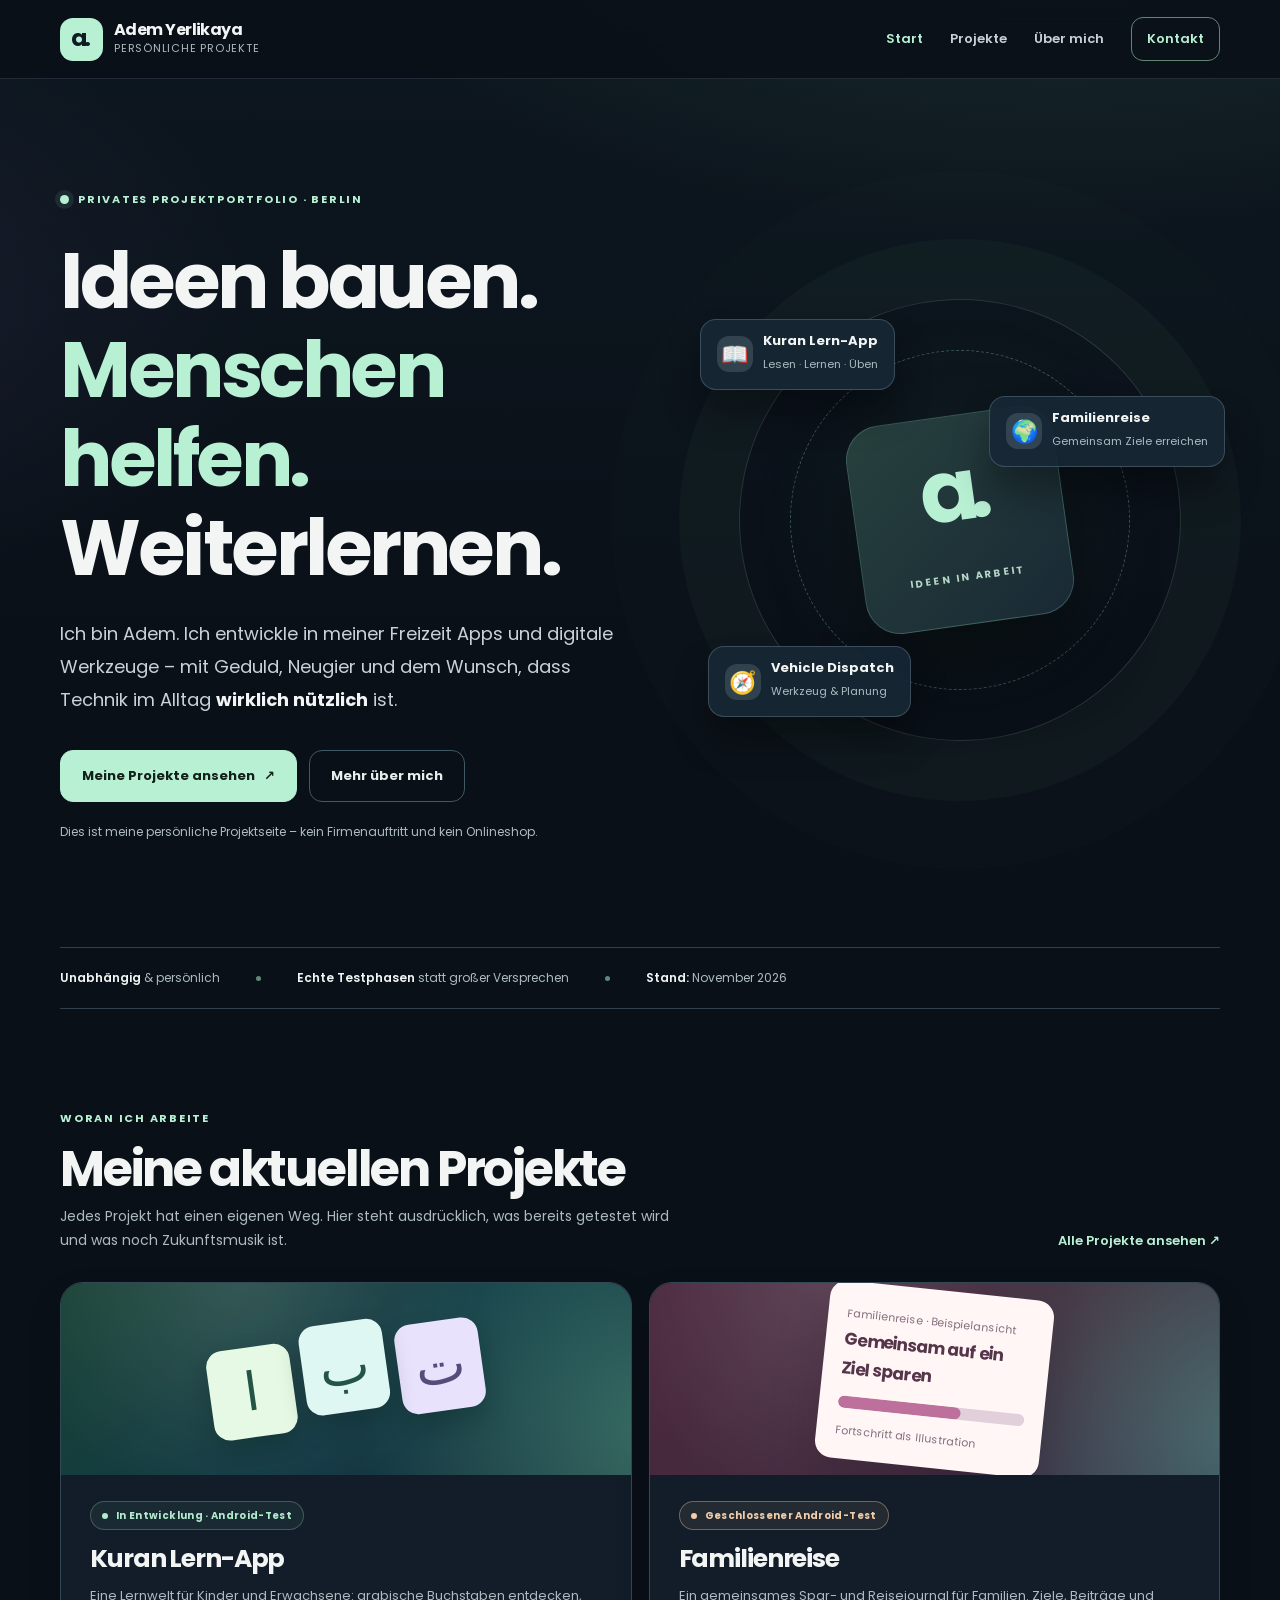
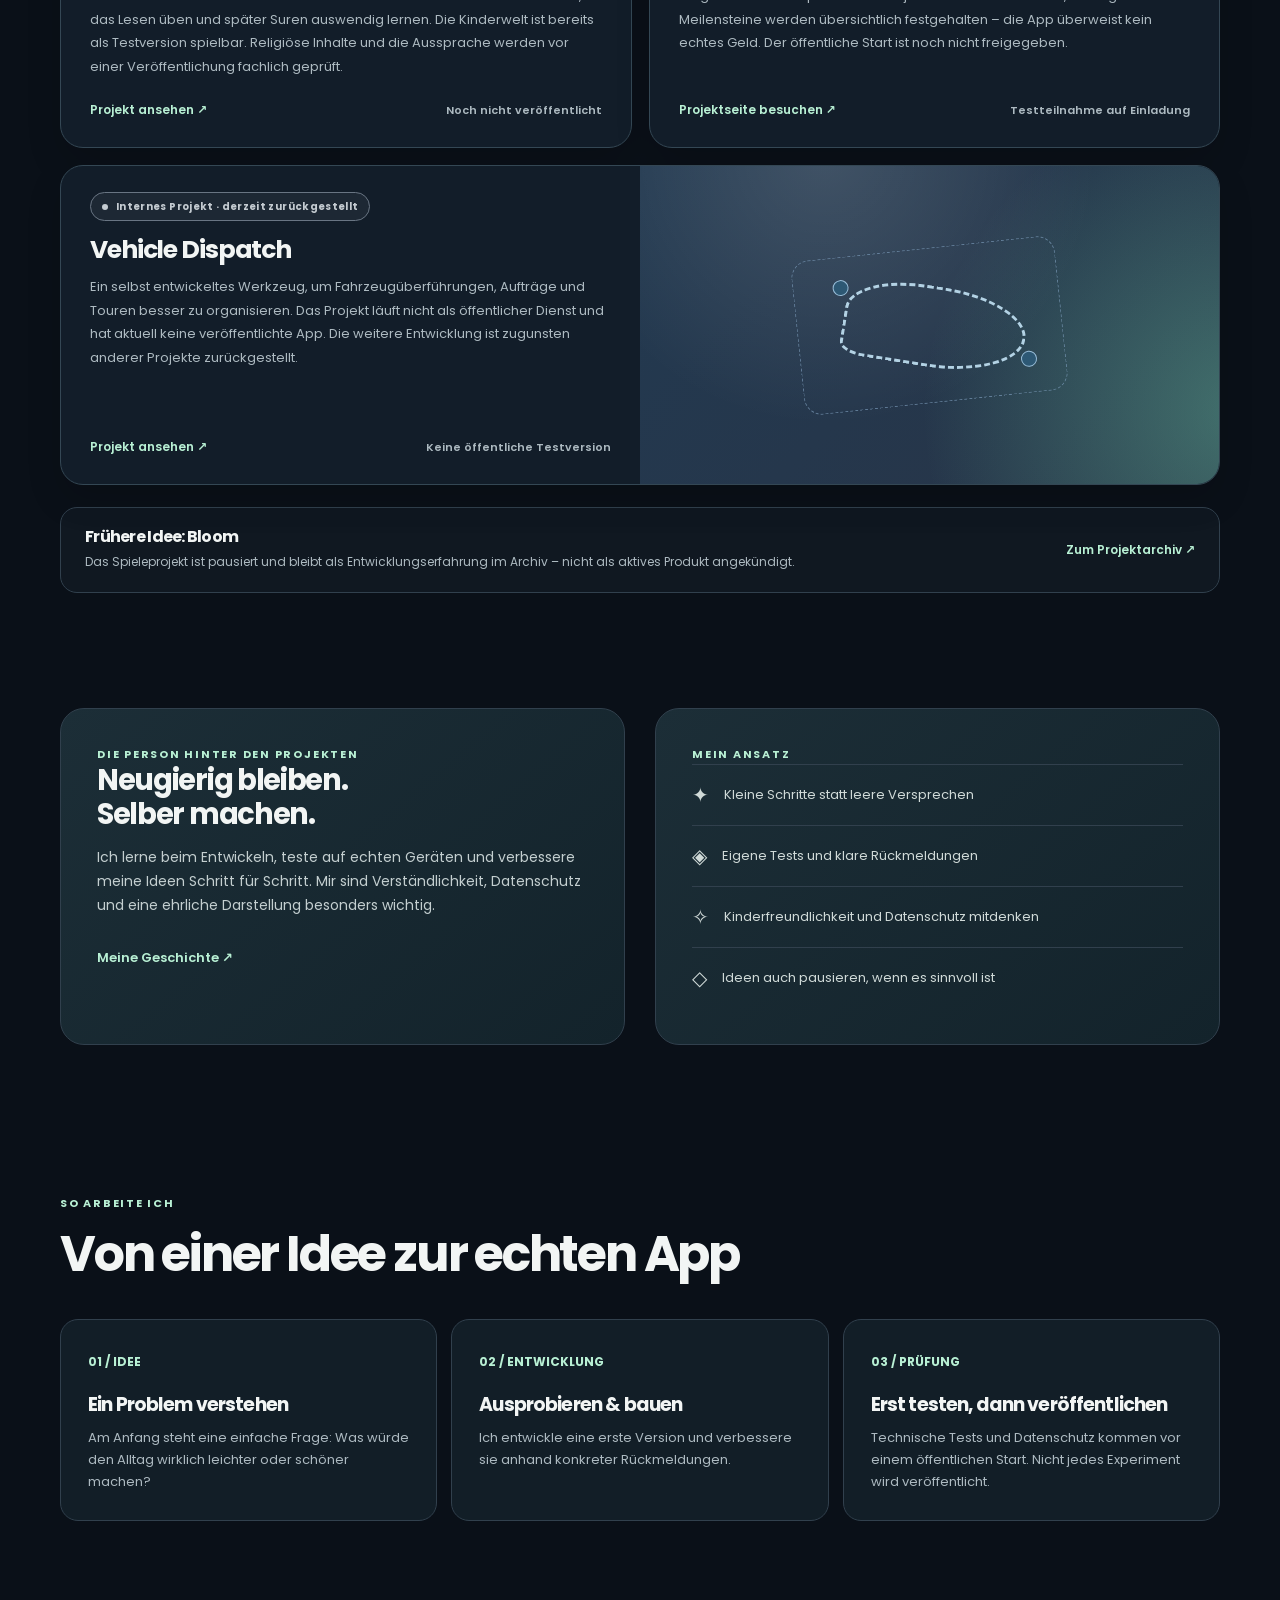
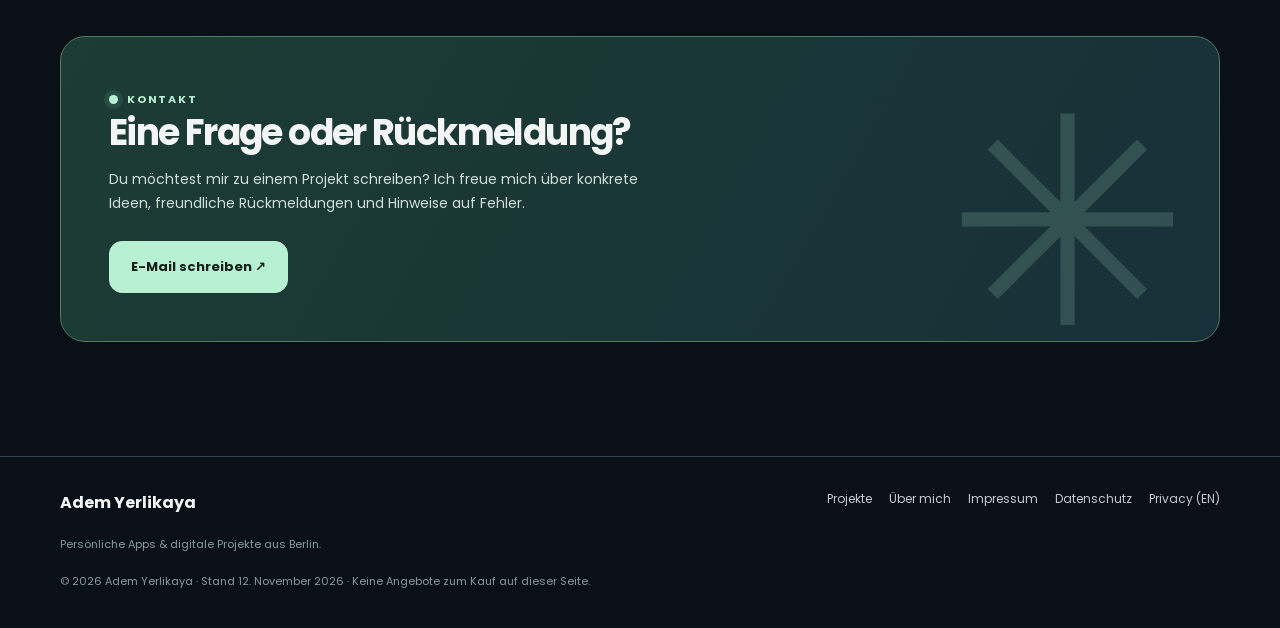
==== commit 9b917fc9: "Redesign personal portfolio with current app projects and website privacy" ====
--- a/index.html
+++ b/index.html
@@ -1,502 +1,67 @@
-<!DOCTYPE html>
+<!doctype html>
 <html lang="de">
 <head>
-<meta charset="UTF-8" />
-<meta name="viewport" content="width=device-width, initial-scale=1.0" />
-<title>Adem Studios — Games, Apps &amp; technische Entwicklungsprojekte aus Berlin</title>
-<meta name="description" content="Adem Studios ist eine unabhängige Entwicklungsmarke aus Berlin für Games, Apps und technische Forschungs- und Entwicklungsprojekte. Aktuell: Bloom als 3D-Action-RPG in Neuentwicklung und das F&amp;E-Projekt E-BIKE DIAG." />
-<meta name="theme-color" content="#12061f" />
-
-<!-- Open Graph (für Links in WhatsApp / Social) -->
-<meta property="og:title" content="Adem Studios — Games, Apps &amp; technische Entwicklungsprojekte aus Berlin" />
-<meta property="og:description" content="Eine unabhängige Entwicklungsmarke aus Berlin: Games, Apps und technische Forschungs- und Entwicklungsprojekte. Aktuell in Arbeit: Bloom und E-BIKE DIAG." />
-<meta property="og:type" content="website" />
-<meta property="og:url" content="https://ademstudios.com/" />
-
-<!-- Kanonische URL: konsolidiert www-Duplikate + http auf die Apex-Startseite (SEO) -->
-<link rel="canonical" href="https://ademstudios.com/" />
-
-<link rel="icon" href="/favicon.ico" sizes="any" />
-<link rel="icon" type="image/png" sizes="32x32" href="assets/favicon-32.png" />
-<link rel="icon" type="image/png" sizes="48x48" href="assets/favicon-48.png" />
-<link rel="icon" type="image/png" sizes="256x256" href="assets/favicon.png" />
-<link rel="apple-touch-icon" href="assets/apple-touch-icon.png" />
-<!-- Schriften selbst gehostet (DSGVO: keine Anfrage an Google-Server, keine IP-Übertragung) -->
-<!-- Kritische Schriften VORLADEN → kein „Schrift-Blitz" (FOUT) mehr beim Öffnen -->
-<link rel="preload" as="font" type="font/woff2" href="assets/fonts/bungee-400-latin.woff2" crossorigin />
-<link rel="preload" as="font" type="font/woff2" href="assets/fonts/poppins-400-latin.woff2" crossorigin />
-<link rel="preload" as="font" type="font/woff2" href="assets/fonts/poppins-600-latin.woff2" crossorigin />
-<link rel="stylesheet" href="assets/fonts/fonts.css" />
-
-<style>
-  :root{
-    --teal:#3ee0e0;
-    --teal-deep:#19b6b6;
-    --magenta:#ff3d9a;
-    --violet:#a45cff;
-    --gold:#ffd56b;
-    --ink:#f2ecff;
-    --muted:#b6a6d6;
-    --bg0:#0a0414;
-    --bg1:#160a2b;
-    --card:rgba(255,255,255,.045);
-    --line:rgba(164,92,255,.22);
-    --radius:22px;
-    --maxw:1120px;
-  }
-  *{box-sizing:border-box;margin:0;padding:0}
-  html{scroll-behavior:smooth}
-  body{
-    font-family:'Poppins',system-ui,sans-serif;
-    color:var(--ink);
-    background:var(--bg0);
-    line-height:1.65;
-    overflow-x:hidden;
-    -webkit-font-smoothing:antialiased;
-  }
-  /* Hintergrund-Atmosphäre */
-  .bg-glows{position:fixed;inset:0;z-index:-2;pointer-events:none;
-    background:
-      radial-gradient(60vw 60vw at 12% 8%, rgba(164,92,255,.22), transparent 60%),
-      radial-gradient(55vw 55vw at 92% 18%, rgba(62,224,224,.16), transparent 60%),
-      radial-gradient(70vw 70vw at 50% 110%, rgba(255,61,154,.14), transparent 60%),
-      linear-gradient(180deg, var(--bg0), var(--bg1) 55%, var(--bg0));
-  }
-  .grain{position:fixed;inset:0;z-index:-1;opacity:.5;pointer-events:none;
-    background-image:radial-gradient(rgba(255,255,255,.035) 1px, transparent 1px);
-    background-size:3px 3px;}
-
-  a{color:inherit;text-decoration:none}
-  .wrap{max-width:var(--maxw);margin:0 auto;padding:0 24px}
-  .accent{color:var(--teal)}
-  .pink{color:var(--magenta)}
-
-  /* ---------- Header ---------- */
-  header{position:sticky;top:0;z-index:50;
-    backdrop-filter:blur(14px);
-    background:linear-gradient(180deg, rgba(10,4,20,.78), rgba(10,4,20,.30));
-    border-bottom:1px solid var(--line);}
-  .nav{display:flex;align-items:center;justify-content:space-between;height:68px}
-  .brand{display:flex;align-items:center;gap:12px;font-family:'Bungee','Arial Black',system-ui,sans-serif;
-    font-size:18px;letter-spacing:.5px}
-  .brand img{width:34px;height:34px;filter:drop-shadow(0 0 10px rgba(62,224,224,.5))}
-  .brand b{background:linear-gradient(90deg,var(--teal),var(--violet));
-    -webkit-background-clip:text;background-clip:text;color:transparent}
-  .nav-links{display:flex;gap:28px;font-size:14px;font-weight:500}
-  .nav-links a{color:var(--muted);transition:color .2s}
-  .nav-links a:hover{color:var(--teal)}
-  .nav-toggle{display:none}
-
-  /* ---------- Buttons ---------- */
-  .btn{display:inline-flex;align-items:center;gap:9px;
-    font-weight:600;font-size:15px;padding:13px 26px;border-radius:999px;
-    border:1px solid transparent;cursor:pointer;transition:transform .15s, box-shadow .25s;}
-  .btn:hover{transform:translateY(-2px)}
-  .btn-primary{background:linear-gradient(90deg,var(--teal),var(--violet));color:#0a0414;
-    box-shadow:0 8px 30px rgba(62,224,224,.35)}
-  .btn-primary:hover{box-shadow:0 12px 40px rgba(164,92,255,.5)}
-  .btn-ghost{border-color:var(--line);color:var(--ink);background:var(--card)}
-  .btn-ghost:hover{border-color:var(--teal);color:var(--teal)}
-
-  /* ---------- Hero ---------- */
-  .hero{position:relative;text-align:center;padding:84px 0 92px}
-  .emblem-wrap{position:relative;width:170px;height:170px;margin:0 auto 30px}
-  .emblem-wrap img{width:100%;height:100%;object-fit:contain;
-    filter:drop-shadow(0 0 26px rgba(62,224,224,.45));
-    animation:float 5.5s ease-in-out infinite}
-  .emblem-wrap::after{content:"";position:absolute;inset:-30% ;border-radius:50%;
-    background:radial-gradient(circle, rgba(164,92,255,.35), transparent 65%);
-    z-index:-1;animation:pulse 5.5s ease-in-out infinite}
-  @keyframes float{0%,100%{transform:translateY(0)}50%{transform:translateY(-12px)}}
-  @keyframes pulse{0%,100%{opacity:.55;transform:scale(1)}50%{opacity:.9;transform:scale(1.08)}}
-
-  .hero h1{font-family:'Bungee','Arial Black',system-ui,sans-serif;font-size:clamp(38px,7vw,76px);
-    line-height:1.02;letter-spacing:1px;margin-bottom:18px}
-  .hero h1 span{background:linear-gradient(90deg,var(--teal),var(--violet) 55%,var(--magenta));
-    -webkit-background-clip:text;background-clip:text;color:transparent}
-  .tagline{font-size:clamp(17px,2.4vw,22px);font-weight:500;color:var(--ink);margin-bottom:14px}
-  .hero p.sub{max-width:560px;margin:0 auto 34px;color:var(--muted);font-size:16px}
-  .hero-cta{display:flex;gap:14px;justify-content:center;flex-wrap:wrap}
-
-  /* ---------- Section base ---------- */
-  section{padding:74px 0}
-  .eyebrow{font-size:13px;font-weight:600;letter-spacing:3px;text-transform:uppercase;
-    color:var(--teal);margin-bottom:12px}
-  .sec-title{font-family:'Bungee','Arial Black',system-ui,sans-serif;font-size:clamp(26px,4.5vw,40px);
-    line-height:1.1;margin-bottom:16px}
-  .sec-intro{color:var(--muted);max-width:640px;font-size:16px}
-
-  /* ---------- Projekt-Karte ---------- */
-  .project{display:grid;grid-template-columns:0.9fr 1.1fr;gap:42px;align-items:center;
-    background:var(--card);border:1px solid var(--line);border-radius:var(--radius);
-    padding:34px;margin-top:34px;
-    box-shadow:0 30px 80px -40px rgba(164,92,255,.6)}
-  /* Projekt-Visual mit Concept-Art (BLOOM) */
-  .project .visual-art{position:relative;border-radius:22px;overflow:hidden;aspect-ratio:4/5;
-    border:1px solid var(--line);box-shadow:0 24px 60px -24px rgba(0,0,0,.8);
-    display:flex;align-items:center;justify-content:center;padding:20px 20px 62px;
-    background:
-      radial-gradient(62% 46% at 50% 34%, rgba(164,92,255,.32), transparent 72%),
-      radial-gradient(70% 55% at 50% 104%, rgba(62,224,224,.20), transparent 70%),
-      var(--bg1)}
-  .project .visual-art img{max-width:100%;max-height:100%;object-fit:contain;display:block;
-    filter:drop-shadow(0 18px 34px rgba(0,0,0,.6))}
-  .project .visual-art .art-cap{position:absolute;left:0;right:0;bottom:0;z-index:1;
-    text-align:center;font-family:'Bungee','Arial Black',system-ui,sans-serif;font-size:13px;
-    letter-spacing:.5px;color:var(--ink);padding:18px 12px 13px;
-    background:linear-gradient(0deg, rgba(10,4,20,.94), transparent)}
-  .project .visual-art .art-cap span{display:block;font-family:'Poppins',sans-serif;font-size:11px;
-    font-weight:500;letter-spacing:0;color:var(--muted);margin-top:3px}
-  .badge{display:inline-flex;align-items:center;gap:8px;font-size:13px;font-weight:600;
-    padding:7px 15px;border-radius:999px;background:rgba(255,213,107,.12);
-    color:var(--gold);border:1px solid rgba(255,213,107,.35);margin-bottom:16px}
-  .project h3{font-family:'Bungee','Arial Black',system-ui,sans-serif;font-size:30px;margin-bottom:8px}
-  .project .kicker{color:var(--teal);font-weight:600;font-size:14px;letter-spacing:1px;
-    text-transform:uppercase;margin-bottom:14px}
-  .project p{color:var(--muted);margin-bottom:20px}
-  .tags{display:flex;flex-wrap:wrap;gap:10px}
-  .chip{font-size:13px;font-weight:500;padding:8px 14px;border-radius:10px;
-    background:rgba(255,255,255,.05);border:1px solid var(--line);color:var(--ink)}
-  .chip b{color:var(--teal);font-weight:600}
-
-  /* R&D-Karte: Visual ohne eigenes Logo – nur Studio-Design + Statusanzeige */
-  .project .visual-rnd{position:relative;border-radius:22px;overflow:hidden;aspect-ratio:4/5;
-    border:1px solid var(--line);box-shadow:0 24px 60px -24px rgba(0,0,0,.8);
-    display:flex;flex-direction:column;align-items:center;justify-content:center;
-    gap:20px;padding:28px;text-align:center;
-    background:
-      radial-gradient(60% 46% at 50% 24%, rgba(62,224,224,.20), transparent 70%),
-      radial-gradient(70% 55% at 50% 104%, rgba(164,92,255,.26), transparent 70%),
-      var(--bg1)}
-  .project .visual-rnd::before{content:"";position:absolute;inset:0;opacity:.45;
-    background-image:
-      linear-gradient(rgba(62,224,224,.10) 1px, transparent 1px),
-      linear-gradient(90deg, rgba(62,224,224,.10) 1px, transparent 1px);
-    background-size:28px 28px}
-  .project .visual-rnd .ico{position:relative;font-size:44px;line-height:1;
-    filter:drop-shadow(0 8px 24px rgba(62,224,224,.45))}
-  .project .visual-rnd .status{position:relative;display:grid;gap:9px;width:100%;max-width:230px}
-  .project .visual-rnd .status div{display:flex;justify-content:space-between;gap:10px;
-    font-size:12.5px;line-height:1.4;color:var(--muted);padding:9px 12px;border-radius:11px;
-    background:rgba(10,4,20,.45);border:1px solid var(--line)}
-  .project .visual-rnd .status b{color:var(--teal);font-weight:600;white-space:nowrap}
-  .badge.rnd{background:rgba(62,224,224,.12);color:var(--teal);border-color:rgba(62,224,224,.35)}
-  .project .note{font-size:13.5px;line-height:1.55;padding:12px 15px;border-radius:12px;
-    background:rgba(255,255,255,.04);border:1px solid var(--line);
-    border-left:3px solid rgba(62,224,224,.55)}
-
-  /* ---------- Werte ---------- */
-  .values{display:grid;grid-template-columns:repeat(4,1fr);gap:20px;margin-top:36px}
-  .value{background:var(--card);border:1px solid var(--line);border-radius:18px;padding:26px}
-  .value .ico{font-size:26px;margin-bottom:12px}
-  .value h4{font-size:17px;font-weight:600;margin-bottom:8px}
-  .value p{color:var(--muted);font-size:14.5px}
-
-  /* ---------- Studio / Über ---------- */
-  .studio{display:grid;grid-template-columns:0.8fr 1.2fr;gap:48px;align-items:center}
-  .studio .photo{border-radius:var(--radius);overflow:hidden;border:1px solid var(--line);
-    box-shadow:0 30px 70px -30px rgba(0,0,0,.8);position:relative}
-  .studio .photo img{width:100%;display:block;aspect-ratio:1/1.32;object-fit:cover}
-  .studio .photo::after{content:"";position:absolute;inset:0;
-    background:linear-gradient(160deg,transparent 55%, rgba(164,92,255,.22))}
-  .studio p{color:var(--muted);margin-bottom:16px}
-  .studio .name{font-family:'Bungee','Arial Black',system-ui,sans-serif;font-size:20px;color:var(--ink);margin-top:6px}
-  .studio .role{color:var(--teal);font-size:14px;font-weight:500}
-
-  /* ---------- Kontakt ---------- */
-  .contact{text-align:center;
-    background:linear-gradient(135deg, rgba(164,92,255,.14), rgba(62,224,224,.08));
-    border:1px solid var(--line);border-radius:28px;padding:56px 28px;margin-top:8px}
-  .contact h2{font-family:'Bungee','Arial Black',system-ui,sans-serif;font-size:clamp(24px,4vw,36px);margin-bottom:12px}
-  .contact p{color:var(--muted);max-width:480px;margin:0 auto 26px}
-  .mail{font-size:18px;font-weight:600;color:var(--teal)}
-
-  /* ---------- Social-Links ---------- */
-  .socials{display:flex;gap:14px;justify-content:center;align-items:center}
-  .socials a{display:inline-flex;align-items:center;justify-content:center;
-    width:46px;height:46px;border-radius:50%;
-    border:1px solid var(--line);background:var(--card);color:var(--ink);
-    transition:transform .15s, color .2s, border-color .25s, box-shadow .25s}
-  .socials a:hover{transform:translateY(-3px);color:var(--teal);
-    border-color:var(--teal);box-shadow:0 8px 26px -8px rgba(62,224,224,.55)}
-  .socials svg{width:22px;height:22px}
-  .socials.compact a{width:38px;height:38px}
-  .socials.compact svg{width:18px;height:18px}
-  .follow-label{margin-top:30px;margin-bottom:14px;font-size:13px;font-weight:600;
-    letter-spacing:2px;text-transform:uppercase;color:var(--muted)}
-
-  /* ---------- Footer ---------- */
-  footer{border-top:1px solid var(--line);padding:34px 0;margin-top:20px}
-  .foot{display:flex;justify-content:space-between;align-items:center;gap:18px;flex-wrap:wrap}
-  .foot .brand{font-size:15px}
-  .foot-links{display:flex;gap:22px;font-size:14px}
-  .foot-links a{color:var(--muted);transition:color .2s}
-  .foot-links a:hover{color:var(--teal)}
-  .copy{color:var(--muted);font-size:13px}
-
-  /* Scroll-Reveal */
-  .reveal{opacity:0;transform:translateY(26px);transition:opacity .7s ease, transform .7s ease}
-  .reveal.show{opacity:1;transform:none}
-
-  /* ---------- Responsive ---------- */
-  @media(max-width:1040px){
-    .values{grid-template-columns:repeat(2,1fr)}
-  }
-  @media(max-width:860px){
-    .project{grid-template-columns:1fr;gap:26px}
-    .project .visual-art,.project .visual-rnd{max-width:300px;margin:0 auto}
-    .studio{grid-template-columns:1fr;gap:28px}
-    .studio .photo{max-width:340px;margin:0 auto}
-    .values{grid-template-columns:1fr}
-    .nav-links{display:none}
-  }
-</style>
-
-<!-- Strukturierte Daten (Schema.org) → hilft Google, Marke/Logo/Social-Profile zu verstehen -->
-<script type="application/ld+json">
-{
-  "@context": "https://schema.org",
-  "@type": "Organization",
-  "name": "Adem Studios",
-  "url": "https://ademstudios.com/",
-  "logo": "https://ademstudios.com/assets/favicon.png",
-  "description": "Unabhängige Entwicklungsmarke aus Berlin für Games, Apps und technische Forschungs- und Entwicklungsprojekte. Aktuell in Arbeit: Bloom als 3D-Action-RPG in Neuentwicklung und das F&E-Projekt E-BIKE DIAG.",
-  "email": "adem.studios@web.de",
-  "foundingDate": "2026",
-  "founder": {
-    "@type": "Person",
-    "name": "Adem Yerlikaya"
-  },
-  "address": {
-    "@type": "PostalAddress",
-    "addressLocality": "Berlin",
-    "addressCountry": "DE"
-  },
-  "sameAs": [
-    "https://www.tiktok.com/@ademstudios",
-    "https://www.instagram.com/ademstudios",
-    "https://www.youtube.com/@ademstudiosgames"
-  ]
-}
-</script>
+<meta charset="utf-8"><meta name="viewport" content="width=device-width, initial-scale=1">
+<meta name="theme-color" content="#0a1018"><meta name="color-scheme" content="dark">
+<title>Adem Yerlikaya – Apps, Ideen & persönliche Projekte</title>
+<meta name="description" content="Persönliche Entwicklungsprojekte von Adem Yerlikaya aus Berlin. Einblicke in Familienreise, die Kuran Lern-App und Vehicle Dispatch – ehrlich über den aktuellen Stand.">
+<link rel="canonical" href="https://ademstudios.com/">
+<link rel="icon" href="/favicon.ico" sizes="any"><link rel="icon" type="image/png" href="/assets/favicon-48.png">
+<link rel="stylesheet" href="/assets/site.css">
+<meta property="og:type" content="website"><meta property="og:locale" content="de_DE">
+<meta property="og:title" content="Adem Yerlikaya – persönliche App-Projekte">
+<meta property="og:description" content="Apps mit Herz, klare Ideen und echte Entwicklungsschritte. Persönliches Projektportfolio aus Berlin.">
+<meta property="og:url" content="https://ademstudios.com/"><meta property="og:image" content="https://ademstudios.com/assets/adem-emblem.png">
 </head>
 <body>
-<div class="bg-glows"></div>
-<div class="grain"></div>
-
-<!-- HEADER -->
-<header>
-  <div class="wrap nav">
-    <a class="brand" href="#top">
-      <img src="assets/adem-emblem.png" alt="Adem Studios Logo" />
-      <span><b>ADEM&nbsp;STUDIOS</b></span>
-    </a>
-    <nav class="nav-links">
-      <a href="#projekte">Projekte</a>
-      <a href="/bloom/">Bloom</a>
-      <a href="#studio">Studio</a>
-      <a href="#kontakt">Kontakt</a>
-    </nav>
-  </div>
-</header>
-
-<!-- HERO -->
-<a id="top"></a>
-<section class="hero">
-  <div class="wrap">
-    <div class="emblem-wrap"><img src="assets/adem-emblem.png" alt="Adem Studios Emblem" /></div>
-    <h1>ADEM <span>STUDIOS</span></h1>
-    <p class="tagline">Wir lassen Ideen&nbsp;aufblühen. 🌸</p>
-    <p class="sub">Eine unabhängige Entwicklungsmarke aus Berlin für Games, Apps und
-      technische Entwicklungsprojekte – mit Liebe zum Detail in Eigenregie gemacht.</p>
-    <div class="hero-cta">
-      <a class="btn btn-primary" href="#projekte">Projekte ansehen →</a>
-      <a class="btn btn-ghost" href="#kontakt">Kontakt</a>
-    </div>
-  </div>
-</section>
-
-<!-- PROJEKTE -->
-<section id="projekte">
-  <div class="wrap">
-    <div class="reveal">
-      <p class="eyebrow">Unsere Projekte</p>
-      <h2 class="sec-title">Was wir gerade <span class="accent">erschaffen</span></h2>
-      <p class="sec-intro">Klein, aber mit voller Hingabe: Jedes Projekt entsteht eigenhändig –
-        vom ersten Konzept bis zum letzten Sound. Aktuell ein Software-Projekt und ein
-        technisches Forschungs- und Entwicklungsprojekt.</p>
-    </div>
-
-    <article class="project reveal">
-      <div class="visual-art">
-        <img src="assets/bloom-selka-concept.png" alt="Selka – Concept-Art des ersten Charakters aus BLOOM" />
-        <div class="art-cap">Selka · Concept<br><span>erster Charakter · in Entwicklung</span></div>
-      </div>
-      <div class="info">
-        <span class="badge">🌱 In Neuentwicklung</span>
-        <h3>Bloom</h3>
-        <div class="kicker">3D-Chibi-Trio-Action-RPG · Unity</div>
-        <p>BLOOM wird als schnelles 3D-Chibi-Trio-Action-RPG neu entwickelt. Im Mittelpunkt
-          stehen Echtzeitkämpfe, aktive Charakterwechsel und eine spielbare Evolution, bei der
-          Fortschritt nicht nur Werte erhöht, sondern verändert, was ein Charakter
-          tatsächlich tun kann.</p>
-        <p class="note">ℹ️ Das Spiel befindet sich aktuell in aktiver Entwicklung.
-          Gezeigte Konzepte beschreiben die Entwicklungsrichtung und nicht den vollständigen
-          aktuellen Funktionsumfang.</p>
-        <div style="margin-top:24px">
-          <a class="btn btn-primary" href="/bloom/">🌸 Zur Bloom-Seite →</a>
-        </div>
-      </div>
-    </article>
-
-    <article class="project reveal">
-      <div class="visual-rnd">
-        <div class="ico">⚡</div>
-        <div class="status">
-          <div>Recherche <b>läuft</b></div>
-          <div>Diagnose-Abläufe <b>Konzept</b></div>
-          <div>Eigene Werkzeuge <b>Prototyp</b></div>
-        </div>
-      </div>
-      <div class="info">
-        <span class="badge rnd">🔧 Research &amp; Development</span>
-        <h3>E-BIKE DIAG</h3>
-        <div class="kicker">Technisches F&amp;E-Projekt · in Entwicklung</div>
-        <p>E-BIKE DIAG ist ein Forschungs- und Entwicklungsprojekt rund um strukturierte
-          E-Bike-Diagnose, Elektronik-Fehlersuche und die langfristige Entwicklung eigener
-          Diagnosewerkzeuge.</p>
-        <p class="note">ℹ️ Aktuell in Lern-, Forschungs- und Prototyping-Phase.
-          Noch kein öffentlich angebotener Reparaturservice.</p>
-        <div class="tags">
-          <span class="chip">🔍 <b>Strukturierte</b> Diagnose</span>
-          <span class="chip">⚡ <b>Elektronik</b>-Fehlersuche</span>
-          <span class="chip">🧰 Eigene <b>Werkzeuge</b> im Aufbau</span>
-          <span class="chip">📚 <b>Lernen</b> &amp; Dokumentieren</span>
-          <span class="chip">🧪 <b>Prototyping</b></span>
-        </div>
-        <div style="margin-top:24px">
-          <a class="btn btn-ghost" href="#kontakt">💬 Kontakt &amp; Austausch →</a>
-        </div>
-      </div>
-    </article>
-  </div>
-</section>
-
-<!-- STUDIO / ÜBER -->
-<section id="studio">
-  <div class="wrap studio">
-    <div class="photo reveal">
-      <img src="assets/adem-portrait.jpg" alt="Adem Yerlikaya, Gründer von Adem Studios" />
-    </div>
-    <div class="reveal">
-      <p class="eyebrow">Das Studio</p>
-      <h2 class="sec-title">Eine Person, <span class="pink">eine Vision</span></h2>
-      <p>Hinter Adem Studios steht <strong>Adem Yerlikaya</strong> – Entwickler aus Berlin.
-        Adem Studios ist eine unabhängige Entwicklungsmarke für Games und Apps, digitale
-        Produkte und technische Forschungs- und Entwicklungsprojekte.</p>
-      <p>Hier wird nicht auf schnelle Klicks und aggressive Werbung gesetzt, sondern auf
-        Dinge, die man gerne immer wieder öffnet. Jedes Detail – von der ersten Animation
-        bis zum letzten Klang – entsteht von Hand, mit dem Anspruch: Qualität vor Tempo.</p>
-      <p>Aktuell heißt das: <strong>Bloom</strong> als aktives Softwareprojekt und
-        <strong>E-BIKE DIAG</strong> als technisches F&amp;E-Projekt im Aufbau.</p>
-      <div class="name">Adem Yerlikaya</div>
-      <div class="role">Gründer &amp; Entwickler · Berlin</div>
-    </div>
-  </div>
-</section>
-
-<!-- WERTE -->
-<section style="padding-top:0">
-  <div class="wrap">
-    <div class="values">
-      <div class="value reveal">
-        <div class="ico">⚖️</div>
-        <h4>Fair &amp; transparent</h4>
-        <p>Kein Pay-to-Win, keine künstlichen Frustbremsen, keine Tricks. Und ehrlich dabei,
-          was fertig ist – und was noch am Anfang steht.</p>
-      </div>
-      <div class="value reveal">
-        <div class="ico">✨</div>
-        <h4>Liebe zum Detail</h4>
-        <p>Sanfte Animationen, stimmige Sounds, durchdachte Menüs. Die kleinen Dinge machen
-          den Unterschied.</p>
-      </div>
-      <div class="value reveal">
-        <div class="ico">📚</div>
-        <h4>Lernen &amp; Weiterentwickeln</h4>
-        <p>Verstehen, ausprobieren, dokumentieren. Jedes Projekt darf klein anfangen und
-          Schritt für Schritt wachsen.</p>
-      </div>
-      <div class="value reveal">
-        <div class="ico">🔒</div>
-        <h4>Datenschutz &amp; Verantwortung</h4>
-        <p>Diese Seite kommt ohne Tracker aus, die Schriften sind selbst gehostet. Wo Daten
-          nötig sind, steht im Datenschutz, warum.</p>
-      </div>
-    </div>
-  </div>
-</section>
-
-<!-- KONTAKT -->
-<section id="kontakt">
-  <div class="wrap">
-    <div class="contact reveal">
-      <h2>Sag Hallo 👋</h2>
-      <p>Zusammenarbeit, Partnerschaften, technischer Austausch, Feedback oder einfach
-        nur eine nette Nachricht? Ich freue mich, von dir zu hören.</p>
-      <a class="btn btn-primary" href="mailto:adem.studios@web.de">✉️ adem.studios@web.de</a>
-      <p class="follow-label">Folge uns</p>
-      <div class="socials">
-        <a href="https://www.tiktok.com/@ademstudios" target="_blank" rel="noopener" aria-label="Adem Studios auf TikTok">
-          <svg viewBox="0 0 24 24" fill="currentColor" aria-hidden="true"><path d="M16.6 5.82A4.28 4.28 0 0 1 15.54 3h-3.09v12.4a2.59 2.59 0 1 1-2.59-2.59c.27 0 .53.04.78.12V9.66a5.7 5.7 0 0 0-.78-.05 5.69 5.69 0 1 0 5.69 5.69V9.01a7.35 7.35 0 0 0 4.3 1.38V7.3a4.3 4.3 0 0 1-3.25-1.48z"/></svg>
-        </a>
-        <a href="https://www.instagram.com/ademstudios" target="_blank" rel="noopener" aria-label="Adem Studios auf Instagram">
-          <svg viewBox="0 0 24 24" fill="none" stroke="currentColor" stroke-width="2" stroke-linecap="round" stroke-linejoin="round" aria-hidden="true"><rect x="2" y="2" width="20" height="20" rx="5.5"/><circle cx="12" cy="12" r="4"/><line x1="17.5" y1="6.5" x2="17.51" y2="6.5"/></svg>
-        </a>
-        <a href="https://www.youtube.com/@ademstudiosgames" target="_blank" rel="noopener" aria-label="Adem Studios auf YouTube">
-          <svg viewBox="0 0 24 24" fill="currentColor" aria-hidden="true"><path d="M23.5 6.2a3 3 0 0 0-2.11-2.12C19.5 3.55 12 3.55 12 3.55s-7.5 0-9.39.53A3 3 0 0 0 .5 6.2 31.1 31.1 0 0 0 0 12a31.1 31.1 0 0 0 .5 5.8 3 3 0 0 0 2.11 2.12C4.5 20.45 12 20.45 12 20.45s7.5 0 9.39-.53A3 3 0 0 0 23.5 17.8 31.1 31.1 0 0 0 24 12a31.1 31.1 0 0 0-.5-5.8zM9.55 15.57V8.43L15.82 12l-6.27 3.57z"/></svg>
-        </a>
-      </div>
-    </div>
-  </div>
-</section>
-
-<!-- FOOTER -->
-<footer>
-  <div class="wrap foot">
-    <a class="brand" href="#top">
-      <img src="assets/adem-emblem.png" alt="" style="width:26px;height:26px" />
-      <span><b>ADEM&nbsp;STUDIOS</b></span>
-    </a>
-    <div class="socials compact">
-      <a href="https://www.tiktok.com/@ademstudios" target="_blank" rel="noopener" aria-label="Adem Studios auf TikTok">
-        <svg viewBox="0 0 24 24" fill="currentColor" aria-hidden="true"><path d="M16.6 5.82A4.28 4.28 0 0 1 15.54 3h-3.09v12.4a2.59 2.59 0 1 1-2.59-2.59c.27 0 .53.04.78.12V9.66a5.7 5.7 0 0 0-.78-.05 5.69 5.69 0 1 0 5.69 5.69V9.01a7.35 7.35 0 0 0 4.3 1.38V7.3a4.3 4.3 0 0 1-3.25-1.48z"/></svg>
-      </a>
-      <a href="https://www.instagram.com/ademstudios" target="_blank" rel="noopener" aria-label="Adem Studios auf Instagram">
-        <svg viewBox="0 0 24 24" fill="none" stroke="currentColor" stroke-width="2" stroke-linecap="round" stroke-linejoin="round" aria-hidden="true"><rect x="2" y="2" width="20" height="20" rx="5.5"/><circle cx="12" cy="12" r="4"/><line x1="17.5" y1="6.5" x2="17.51" y2="6.5"/></svg>
-      </a>
-      <a href="https://www.youtube.com/@ademstudiosgames" target="_blank" rel="noopener" aria-label="Adem Studios auf YouTube">
-        <svg viewBox="0 0 24 24" fill="currentColor" aria-hidden="true"><path d="M23.5 6.2a3 3 0 0 0-2.11-2.12C19.5 3.55 12 3.55 12 3.55s-7.5 0-9.39.53A3 3 0 0 0 .5 6.2 31.1 31.1 0 0 0 0 12a31.1 31.1 0 0 0 .5 5.8 3 3 0 0 0 2.11 2.12C4.5 20.45 12 20.45 12 20.45s7.5 0 9.39-.53A3 3 0 0 0 23.5 17.8 31.1 31.1 0 0 0 24 12a31.1 31.1 0 0 0-.5-5.8zM9.55 15.57V8.43L15.82 12l-6.27 3.57z"/></svg>
-      </a>
-    </div>
-    <nav class="foot-links">
-      <a href="impressum.html">Impressum</a>
-      <a href="datenschutz.html">Datenschutz</a>
-      <a href="privacy.html">Privacy (EN)</a>
-      <a href="mailto:adem.studios@web.de">Kontakt</a>
-    </nav>
-  </div>
-  <div class="wrap" style="margin-top:16px">
-    <p class="copy">© 2026 Adem Studios · Berlin · Mit 💜 gemacht</p>
-  </div>
-</footer>
-
-<script>
-  // Scroll-Reveal
-  const io=new IntersectionObserver((entries)=>{
-    entries.forEach(e=>{ if(e.isIntersecting){ e.target.classList.add('show'); io.unobserve(e.target);} });
-  },{threshold:.14});
-  document.querySelectorAll('.reveal').forEach(el=>io.observe(el));
-</script>
-</body>
-</html>
+<a class="skip" href="#inhalt">Direkt zum Inhalt</a>
+<header class="site-header"><div class="container nav">
+ <a class="identity" href="/" aria-label="Adem Yerlikaya – Startseite"><span class="identity-mark" aria-hidden="true">a.</span><span><strong>Adem Yerlikaya</strong><small>Persönliche Projekte</small></span></a>
+ <nav class="nav-links" aria-label="Hauptnavigation"><a href="/" aria-current="page">Start</a><a href="/portfolio/">Projekte</a><a href="/about/">Über mich</a><a class="nav-cta" href="#kontakt">Kontakt</a></nav>
+ <details class="mobile-menu"><summary>Menü ☰</summary><nav class="mobile-menu-links" aria-label="Mobile Navigation"><a href="/">Start</a><a href="/portfolio/">Projekte</a><a href="/about/">Über mich</a><a href="#kontakt">Kontakt</a></nav></details>
+</div></header>
+<main id="inhalt">
+<section class="hero"><div class="container hero-grid">
+ <div><span class="eyebrow">Privates Projektportfolio · Berlin</span>
+ <h1>Ideen bauen.<br><em>Menschen helfen.</em><br>Weiterlernen.</h1>
+ <p class="lead">Ich bin Adem. Ich entwickle in meiner Freizeit Apps und digitale Werkzeuge – mit Geduld, Neugier und dem Wunsch, dass Technik im Alltag <strong>wirklich nützlich</strong> ist.</p>
+ <div class="actions"><a class="button button-primary" href="#projekte">Meine Projekte ansehen <span aria-hidden="true">↗</span></a><a class="button button-quiet" href="/about/">Mehr über mich</a></div>
+ <p class="hero-note">Dies ist meine persönliche Projektseite – kein Firmenauftritt und kein Onlineshop.</p>
+ </div>
+ <div class="orbit" aria-hidden="true"><span class="orbit-ring"></span><div class="orbit-center"><span>a.</span><small>IDEEN IN ARBEIT</small></div>
+ <div class="float-chip chip-one"><i>📖</i><span><b>Kuran Lern-App</b><small>Lesen · Lernen · Üben</small></span></div>
+ <div class="float-chip chip-two"><i>🌍</i><span><b>Familienreise</b><small>Gemeinsam Ziele erreichen</small></span></div>
+ <div class="float-chip chip-three"><i>🧭</i><span><b>Vehicle Dispatch</b><small>Werkzeug & Planung</small></span></div>
+ </div>
+</div></section>
+<div class="container"><div class="stat-strip"><span><strong>Unabhängig</strong> & persönlich</span><i class="dot" aria-hidden="true"></i><span><strong>Echte Testphasen</strong> statt großer Versprechen</span><i class="dot" aria-hidden="true"></i><span><strong>Stand:</strong> November 2026</span></div></div>
+<section class="section" id="projekte"><div class="container">
+ <div class="section-head"><div><div class="section-kicker">Woran ich arbeite</div><h2>Meine aktuellen Projekte</h2><p>Jedes Projekt hat einen eigenen Weg. Hier steht ausdrücklich, was bereits getestet wird und was noch Zukunftsmusik ist.</p></div><a href="/portfolio/" class="section-link">Alle Projekte ansehen ↗</a></div>
+ <div class="project-grid">
+ <article class="project-card"><div class="project-visual visual-quran"><div class="demo-tile" aria-label="Drei arabische Buchstaben als Illustration"><span lang="ar" dir="rtl">ا</span><span lang="ar" dir="rtl">ب</span><span lang="ar" dir="rtl">ت</span></div></div>
+  <div class="project-copy"><span class="status">In Entwicklung · Android-Test</span><h3>Kuran Lern-App</h3>
+  <p>Eine Lernwelt für Kinder und Erwachsene: arabische Buchstaben entdecken, das Lesen üben und später Suren auswendig lernen. Die Kinderwelt ist bereits als Testversion spielbar. Religiöse Inhalte und die Aussprache werden vor einer Veröffentlichung fachlich geprüft.</p>
+  <div class="project-bottom"><a href="/portfolio/#kuran">Projekt ansehen ↗</a><span>Noch nicht veröffentlicht</span></div></div></article>
+ <article class="project-card"><div class="project-visual visual-family"><div class="demo-saver" aria-label="Illustration einer gemeinsamen Familienreise ohne echte Sparbeträge"><small>Familienreise · Beispielansicht</small><strong>Gemeinsam auf ein Ziel sparen</strong><div class="demo-meter" aria-hidden="true"><span></span></div><small>Fortschritt als Illustration</small></div></div>
+  <div class="project-copy"><span class="status status-warm">Geschlossener Android-Test</span><h3>Familienreise</h3>
+  <p>Ein gemeinsames Spar- und Reisejournal für Familien. Ziele, Beiträge und Meilensteine werden übersichtlich festgehalten – die App überweist kein echtes Geld. Der öffentliche Start ist noch nicht freigegeben.</p>
+  <div class="project-bottom"><a href="https://familienreise.ademstudios.com/" rel="noopener noreferrer">Projektseite besuchen ↗</a><span>Testteilnahme auf Einladung</span></div></div></article>
+ <article class="project-card full"><div class="project-visual visual-dispatch"><div class="demo-map" aria-hidden="true"><div class="demo-route"></div></div></div>
+  <div class="project-copy"><span class="status status-muted">Internes Projekt · derzeit zurückgestellt</span><h3>Vehicle Dispatch</h3>
+  <p>Ein selbst entwickeltes Werkzeug, um Fahrzeugüberführungen, Aufträge und Touren besser zu organisieren. Das Projekt läuft nicht als öffentlicher Dienst und hat aktuell keine veröffentlichte App. Die weitere Entwicklung ist zugunsten anderer Projekte zurückgestellt.</p>
+  <div class="project-bottom"><a href="/portfolio/#vehicle">Projekt ansehen ↗</a><span>Keine öffentliche Testversion</span></div></div></article>
+ </div>
+ <div style="height:22px"></div>
+ <div class="archive-panel"><div><h3>Frühere Idee: Bloom</h3><p>Das Spieleprojekt ist pausiert und bleibt als Entwicklungserfahrung im Archiv – nicht als aktives Produkt angekündigt.</p></div><a href="/bloom/">Zum Projektarchiv ↗</a></div>
+</div></section>
+<section class="section-small"><div class="container about-grid">
+ <div class="about-card"><div class="section-kicker">Die Person hinter den Projekten</div><h2>Neugierig bleiben.<br>Selber machen.</h2><p>Ich lerne beim Entwickeln, teste auf echten Geräten und verbessere meine Ideen Schritt für Schritt. Mir sind Verständlichkeit, Datenschutz und eine ehrliche Darstellung besonders wichtig.</p><a href="/about/" class="section-link">Meine Geschichte ↗</a></div>
+ <div class="about-card"><div class="section-kicker">Mein Ansatz</div><div class="about-detail"><span>✦</span> Kleine Schritte statt leere Versprechen</div><div class="about-detail"><span>◈</span> Eigene Tests und klare Rückmeldungen</div><div class="about-detail"><span>✧</span> Kinderfreundlichkeit und Datenschutz mitdenken</div><div class="about-detail"><span>◇</span> Ideen auch pausieren, wenn es sinnvoll ist</div></div>
+</div></section>
+<section class="section"><div class="container"><div class="section-head"><div><div class="section-kicker">So arbeite ich</div><h2>Von einer Idee zur echten App</h2></div></div>
+<div class="steps"><div class="step"><span class="step-number">01 / IDEE</span><h3>Ein Problem verstehen</h3><p>Am Anfang steht eine einfache Frage: Was würde den Alltag wirklich leichter oder schöner machen?</p></div><div class="step"><span class="step-number">02 / ENTWICKLUNG</span><h3>Ausprobieren & bauen</h3><p>Ich entwickle eine erste Version und verbessere sie anhand konkreter Rückmeldungen.</p></div><div class="step"><span class="step-number">03 / PRÜFUNG</span><h3>Erst testen, dann veröffentlichen</h3><p>Technische Tests und Datenschutz kommen vor einem öffentlichen Start. Nicht jedes Experiment wird veröffentlicht.</p></div></div>
+</div></section>
+<section class="section-small" id="kontakt"><div class="container"><div class="cta-panel"><span class="eyebrow">Kontakt</span><h2>Eine Frage oder Rückmeldung?</h2><p>Du möchtest mir zu einem Projekt schreiben? Ich freue mich über konkrete Ideen, freundliche Rückmeldungen und Hinweise auf Fehler.</p><div class="actions"><a class="button button-primary" href="mailto:adem.studios@web.de?subject=Nachricht%20%C3%BCber%20ademstudios.com">E-Mail schreiben ↗</a></div></div></div></section>
+</main>
+<footer class="site-footer"><div class="container"><div class="foot-main"><div><div class="foot-title">Adem Yerlikaya</div><div class="fineprint">Persönliche Apps & digitale Projekte aus Berlin.</div></div><nav class="foot-links" aria-label="Fußnavigation"><a href="/portfolio/">Projekte</a><a href="/about/">Über mich</a><a href="/impressum.html">Impressum</a><a href="/datenschutz.html">Datenschutz</a><a href="/privacy.html" lang="en">Privacy (EN)</a></nav></div><div class="fineprint">© 2026 Adem Yerlikaya · Stand 12. November 2026 · Keine Angebote zum Kauf auf dieser Seite.</div></div></footer>
+</body></html>
--- a/assets/site.css
+++ b/assets/site.css
@@ -0,0 +1,75 @@
+
+@font-face{font-family:Poppins;src:url('/assets/fonts/poppins-400-latin.woff2') format('woff2');font-display:swap;font-weight:400}
+@font-face{font-family:Poppins;src:url('/assets/fonts/poppins-500-latin.woff2') format('woff2');font-display:swap;font-weight:500}
+@font-face{font-family:Poppins;src:url('/assets/fonts/poppins-600-latin.woff2') format('woff2');font-display:swap;font-weight:600}
+@font-face{font-family:Poppins;src:url('/assets/fonts/poppins-700-latin.woff2') format('woff2');font-display:swap;font-weight:700}
+:root{color-scheme:dark;--bg:#0a1018;--panel:#121d29;--panel2:#172536;--text:#f2f5f4;--muted:#adbac1;--line:#31404d;--mint:#b8f0d4;--gold:#f7d5a5;--lav:#cfc6ff;--accent:#8fe0bd;--max:1160px;--shadow:0 24px 70px rgba(0,0,0,.24)}
+*{box-sizing:border-box}
+html{scroll-behavior:smooth;scroll-padding-top:100px}
+body{margin:0;min-width:300px;background:var(--bg);color:var(--text);font:400 16px/1.7 Poppins,system-ui,-apple-system,'Segoe UI',sans-serif}
+body:before{content:'';position:fixed;z-index:-1;inset:0;background:radial-gradient(ellipse 76% 48% at 83% -9%,#35544355,transparent 74%),radial-gradient(ellipse 65% 50% at -24% 34%,#3a365655,transparent 70%),linear-gradient(180deg,#0d1720,#0a1018 70%);pointer-events:none}
+a{color:inherit;text-decoration:none}a:hover{text-decoration:none}button,input{font:inherit}
+img{max-width:100%;height:auto}
+a:focus-visible,summary:focus-visible{outline:3px solid var(--mint);outline-offset:4px;border-radius:5px}
+::selection{background:var(--mint);color:#07121a}
+.skip{position:absolute;top:-90px;left:14px;padding:12px 20px;background:var(--mint);color:#111;z-index:100}.skip:focus{top:10px}
+.container{width:min(var(--max),calc(100% - 48px));margin-inline:auto}
+.site-header{position:sticky;top:0;z-index:30;background:#0a1018dc;backdrop-filter:blur(18px);border-bottom:1px solid #40505d6c}
+.nav{display:flex;align-items:center;justify-content:space-between;gap:18px;min-height:78px}
+.identity{display:flex;align-items:center;gap:11px;white-space:nowrap}
+.identity-mark{display:grid;place-items:center;width:43px;height:43px;border-radius:13px;background:var(--mint);color:#0e1c24;font-size:23px;font-weight:700;letter-spacing:-.11em;padding-right:3px}
+.identity strong{display:block;font-weight:700;font-size:16px;line-height:1.2;letter-spacing:-.035em}.identity small{display:block;font-size:11px;color:var(--muted);letter-spacing:.07em;text-transform:uppercase}
+.nav-links{display:flex;align-items:center;gap:27px;font-size:13px;font-weight:600;color:#c7d1d3}.nav-links a:hover,.nav-links a[aria-current="page"]{color:var(--mint)}
+.nav-cta{padding:10px 15px;border:1px solid #618672;border-radius:12px;color:var(--mint)!important}
+.mobile-menu{display:none}.mobile-menu summary{cursor:pointer;list-style:none;padding:10px 14px;border:1px solid var(--line);border-radius:10px;color:var(--mint)}.mobile-menu summary::-webkit-details-marker{display:none}.mobile-menu .mobile-menu-links{position:absolute;top:70px;left:12px;right:12px;display:grid;gap:3px;padding:10px;background:#16212d;border:1px solid var(--line);border-radius:14px;box-shadow:var(--shadow)}.mobile-menu-links a{padding:12px 14px;border-radius:9px}.mobile-menu-links a:hover{background:#243643}
+.hero{position:relative;padding:106px 0 92px;overflow:hidden}
+.hero-grid{display:grid;grid-template-columns:minmax(0,1.05fr) minmax(340px,.95fr);align-items:center;gap:65px}
+.eyebrow{display:inline-flex;align-items:center;gap:9px;color:var(--mint);font-size:11px;letter-spacing:.16em;font-weight:700;text-transform:uppercase}.eyebrow:before{content:'';width:9px;height:9px;border-radius:50%;background:var(--mint);box-shadow:0 0 0 5px #7fcfab1c}
+h1,h2,h3{line-height:1.16;letter-spacing:-.045em}h1{font-size:clamp(44px,6vw,80px);margin:25px 0 23px;font-weight:700}h1 em{font-style:normal;color:var(--mint)}
+.hero .lead,.page-intro .lead{color:#c9d2d6;font-size:clamp(15px,1.8vw,18px);line-height:1.85;max-width:650px}
+.lead strong{color:var(--text)}
+.actions{display:flex;flex-wrap:wrap;gap:12px;margin-top:34px}
+.button{display:inline-flex;justify-content:center;align-items:center;gap:9px;padding:14px 21px;border-radius:13px;border:1px solid #435867;font-size:13px;font-weight:700;min-height:48px;transition:transform .2s,background .2s}.button:hover{transform:translateY(-2px);background:#253747}.button-primary{color:#122019;background:var(--mint);border-color:var(--mint)}.button-primary:hover{background:#e1ffe9}.button-quiet{color:#e6efec}.button-small{padding:10px 15px;min-height:40px}
+.hero-note{margin-top:20px;font-size:12px;color:var(--muted)}
+.orbit{min-height:468px;position:relative;isolation:isolate;display:grid;place-items:center}
+.orbit:before{content:'';position:absolute;width:440px;height:440px;max-width:100%;border-radius:50%;border:1px solid #bad9c52c;background:radial-gradient(circle at center,#294e4040,transparent 65%);box-shadow:0 0 0 60px #9be2be07,0 0 0 128px #9be2be03;transform:rotate(-22deg)}
+.orbit-ring{position:absolute;width:340px;height:340px;border-radius:50%;border:1px dashed #adf4d84b;transform:rotate(-30deg)}
+.orbit-center{position:relative;display:grid;place-items:center;width:210px;height:210px;border-radius:35px;border:1px solid #75bba64a;background:linear-gradient(140deg,#27413e,#192934);box-shadow:0 40px 80px #0007;transform:rotate(-8deg)}
+.orbit-center span{font-size:86px;color:var(--mint);font-weight:700;letter-spacing:-.12em;padding-right:12px;line-height:1}.orbit-center small{font-size:10px;letter-spacing:.22em;font-weight:700;color:#b6d8c8;margin-top:-32px}
+.float-chip{position:absolute;display:flex;gap:10px;align-items:center;padding:13px 16px;border:1px solid #526775a0;border-radius:16px;background:#172735ee;box-shadow:0 24px 36px #0005}
+.float-chip b{font-size:13px;display:block;line-height:1.2}.float-chip small{font-size:11px;color:var(--muted)}
+.float-chip i{display:grid;place-items:center;width:36px;height:36px;border-radius:12px;background:#c9e4e727;font-size:22px;font-style:normal}.chip-one{top:33px;left:0}.chip-two{right:-5px;top:110px}.chip-three{bottom:37px;left:8px}
+.stat-strip{display:flex;align-items:center;flex-wrap:wrap;gap:16px 36px;border-block:1px solid var(--line);padding:20px 0;margin:0 0 25px;font-size:12px;color:var(--muted)}.stat-strip strong{font-weight:600;color:#f1f6f4}.stat-strip .dot{width:5px;height:5px;border-radius:50%;background:#63877b}
+.section{padding:75px 0}.section-small{padding:40px 0 74px}
+.section-head{display:flex;align-items:end;justify-content:space-between;gap:22px;margin-bottom:30px}.section-head h2,.page-intro h1{font-size:clamp(30px,4.2vw,49px);margin:13px 0 7px}.section-head p,.section-sub{color:var(--muted);font-size:14px;max-width:610px;margin:0}
+.section-kicker{font-size:11px;color:var(--mint);letter-spacing:.16em;font-weight:700;text-transform:uppercase}.section-link{color:var(--mint);font-size:13px;font-weight:600;white-space:nowrap}.section-link:hover{text-decoration:underline}
+.project-grid{display:grid;grid-template-columns:repeat(12,minmax(0,1fr));gap:17px}
+.project-card{grid-column:span 6;display:flex;flex-direction:column;min-height:442px;background:var(--panel);border:1px solid #344754;border-radius:23px;overflow:hidden;transition:transform .2s,border-color .2s;box-shadow:0 16px 35px #0002}
+.project-card:hover{transform:translateY(-3px);border-color:#7caf98}
+.project-card.full{grid-column:span 12;display:grid;grid-template-columns:1fr 1fr;min-height:320px}
+.project-visual{height:192px;position:relative;display:grid;place-items:center;overflow:hidden;background:linear-gradient(140deg,#184033,#254b50)}
+.project-card.full .project-visual{height:auto;order:2}
+.project-visual:before{content:'';position:absolute;inset:-40%;background:radial-gradient(circle at 40% 20%,#fff2,transparent 35%),radial-gradient(circle at 80% 65%,#7cf1bb50,transparent 35%);pointer-events:none}
+.visual-quran{background:linear-gradient(140deg,#184235,#123944 55%,#182c39)}.visual-family{background:linear-gradient(135deg,#4a273d,#412b3e 60%,#302c4a)}.visual-dispatch{background:linear-gradient(135deg,#223950,#283548)}
+.demo-tile{position:relative;display:flex;align-items:center;gap:11px;transform:rotate(-8deg)}
+.demo-tile span{display:grid;place-items:center;border-radius:16px;width:84px;height:90px;background:#e5f9e5;color:#245445;font-size:53px;font-family:'Noto Naskh Arabic','Amiri',serif;box-shadow:0 12px 24px #04191040}
+.demo-tile span:nth-child(2){background:#def7f3;transform:translateY(-12px)}.demo-tile span:nth-child(3){background:#e9e2fd;color:#554c7a}
+.demo-saver{width:225px;max-width:84%;background:#fff6f5;border-radius:17px;transform:rotate(6deg);padding:17px 19px;color:#55354a;box-shadow:0 23px 48px #210d2338}.demo-saver small{color:#846d7f;font-size:11px}.demo-saver strong{display:block;font-size:17px;letter-spacing:-.04em}.demo-meter{height:12px;border-radius:20px;background:#e1cfdb;margin:13px 0 7px;overflow:hidden}.demo-meter span{display:block;height:100%;width:66%;border-radius:20px;background:#bc709b}
+.demo-map{position:relative;width:265px;height:155px;border:1px dashed #82a2c1a0;border-radius:18px;transform:rotate(-6deg)}.demo-map:before,.demo-map:after{content:'';position:absolute;border:1px solid #98bdd8;border-radius:50%;width:14px;height:14px;background:#2d5874}.demo-map:before{top:22px;left:39px}.demo-map:after{bottom:25px;right:28px}.demo-route{position:absolute;inset:38px 35px 34px 45px;border:3px dashed #b3d2e4;border-radius:45% 50% 55% 15%;transform:rotate(15deg)}
+.project-copy{padding:26px 29px 27px;display:flex;flex-direction:column;flex:1}.project-copy h3{font-size:25px;margin:14px 0 11px}.project-copy p{font-size:13px;color:var(--muted);margin:0 0 22px;line-height:1.8}.project-copy .project-bottom{display:flex;align-items:center;justify-content:space-between;gap:14px;margin-top:auto;font-size:12px;font-weight:600}.project-bottom a{color:var(--mint)}.project-bottom a:hover{text-decoration:underline}.project-bottom span{color:var(--muted);font-size:11px}
+.status{display:inline-flex;align-items:center;gap:8px;border:1px solid #66857685;background:#91e4ba12;color:#b0ebcc;border-radius:999px;padding:5px 11px;font-size:10px;font-weight:700;letter-spacing:.035em;width:fit-content}.status:before{content:'';background:currentColor;width:6px;height:6px;border-radius:50%}.status-warm{border-color:#bfa08180;background:#ffd7a713;color:#f1cdab}.status-muted{border-color:#697583;background:#c0cbd510;color:#c4cbd1}
+.archive-panel{display:flex;gap:20px;justify-content:space-between;align-items:center;padding:20px 24px;border:1px solid var(--line);border-radius:17px;background:#16212a80}.archive-panel h3{margin:0 0 5px;font-size:16px}.archive-panel p{color:var(--muted);margin:0;font-size:12px}.archive-panel a{color:var(--mint);white-space:nowrap;font-size:12px;font-weight:600}
+.about-grid{display:grid;grid-template-columns:1fr 1fr;gap:30px}.about-card{background:linear-gradient(140deg,#1c2e37,#13232b);border:1px solid var(--line);border-radius:24px;padding:36px;min-height:300px}.about-card h2{font-size:29px;margin:0 0 15px}.about-card p{font-size:14px;color:#c4cfd0;margin:0 0 25px}.about-detail{display:flex;align-items:center;gap:15px;padding:13px 0;border-top:1px solid var(--line);font-size:13px;color:#d0dad8}.about-detail span{font-size:20px}.steps{display:grid;grid-template-columns:repeat(3,1fr);gap:14px}.step{padding:27px;border:1px solid var(--line);border-radius:18px;background:#14212bd9}.step .step-number{font-size:12px;color:var(--mint);font-weight:700}.step h3{margin:19px 0 11px;font-size:19px}.step p{margin:0;font-size:13px;color:var(--muted)}
+.cta-panel{position:relative;overflow:hidden;padding:48px;border-radius:25px;border:1px solid #577863;background:linear-gradient(120deg,#1c3c34,#183039)}.cta-panel:after{content:'✳';position:absolute;right:30px;top:-60px;color:#b7f0d329;font-size:290px;pointer-events:none}.cta-panel h2{font-size:36px;margin:0 0 14px}.cta-panel p{color:#d0dfd8;font-size:14px;max-width:570px}.cta-panel .actions{margin-top:25px}
+.site-footer{border-top:1px solid var(--line);padding:32px 0 37px;margin-top:40px}.foot-main{display:flex;align-items:start;justify-content:space-between;gap:25px}.foot-title{font-size:16px;font-weight:700}.foot-links{display:flex;gap:17px;flex-wrap:wrap}.foot-links a{color:#c1cacf;font-size:12px}.foot-links a:hover{color:var(--mint)}.fineprint{margin-top:19px;color:#8999a1;font-size:11px}
+.page-intro{padding:80px 0 42px}.page-intro h1{font-size:clamp(38px,5.5vw,64px);margin:17px 0}.page-intro .lead{max-width:740px}
+.content-layout{display:grid;grid-template-columns:minmax(0,1fr) 280px;gap:40px;padding:28px 0 90px}.richtext{max-width:760px}.richtext h2{font-size:25px;margin:36px 0 11px}.richtext h3{font-size:18px;margin:27px 0 10px}.richtext p,.richtext li{color:#c4d0d0;font-size:14px;line-height:1.9}.richtext a{color:var(--mint);text-decoration:underline;text-underline-offset:3px}.richtext ul{padding-left:24px}.richtext .note{border-left:3px solid var(--mint);padding:15px 20px;background:#172c2b;border-radius:0 10px 10px 0}
+.sidebox{height:fit-content;padding:23px;background:#15242e;border:1px solid var(--line);border-radius:16px;position:sticky;top:110px}.sidebox h3{margin:0 0 14px;font-size:16px}.sidebox a{display:block;font-size:12px;color:var(--mint);margin:10px 0}.sidebox p{color:var(--muted);font-size:12px}
+.detail-list{display:grid;gap:16px;margin:22px 0 36px}.detail-entry{border:1px solid var(--line);border-radius:18px;background:#14222d;padding:27px}.detail-entry h2{font-size:25px;margin:12px 0}.detail-entry p{font-size:13px;color:#b9c8cb}.detail-entry a{display:inline-block;color:var(--mint);font-size:12px;font-weight:600;margin-top:9px}.detail-entry .status{margin-bottom:5px}
+@media(max-width:930px){.hero-grid{grid-template-columns:1fr;gap:20px}.orbit{min-height:340px;max-width:530px;width:100%;margin-inline:auto}.orbit:before{width:300px;height:300px}.orbit-ring{width:260px;height:260px}.orbit-center{width:170px;height:170px}.orbit-center span{font-size:71px}.chip-one{left:3%}.chip-two{right:2%}.chip-three{bottom:5px;left:5%}.hero{padding:70px 0 40px}.content-layout{grid-template-columns:1fr}.sidebox{position:static}}
+@media(max-width:700px){.container{width:calc(100% - 36px)}.nav{min-height:70px}.nav-links{display:none}.mobile-menu{display:block}.hero{padding:60px 0 36px}.hero h1{font-size:clamp(40px,10vw,60px)}.orbit{min-height:290px}.float-chip{padding:8px 10px}.float-chip i{width:30px;height:30px}.float-chip b{font-size:11px}.float-chip small{font-size:9px}.project-card,.project-card.full{grid-column:span 12;display:flex;min-height:auto}.project-card.full .project-visual{order:0;height:175px}.project-card .project-visual{height:175px}.project-copy{padding:23px}.about-grid{grid-template-columns:1fr}.steps{grid-template-columns:1fr}.section{padding:55px 0}.section-head{align-items:start;flex-direction:column;gap:7px}.archive-panel{align-items:start;flex-direction:column}.cta-panel{padding:34px 25px}.cta-panel h2{font-size:29px}.foot-main{flex-direction:column}.page-intro{padding:60px 0 25px}.about-card{padding:28px}}
+@media(max-width:420px){.orbit{min-height:270px}.float-chip{font-size:10px}.orbit-center{width:145px;height:145px}.orbit-center span{font-size:62px}.chip-one{top:15px}.chip-two{top:85px}.chip-three{bottom:1px}.hero-note{font-size:11px}.button{width:100%}.actions{flex-direction:column}}
+@media(prefers-reduced-motion:reduce){html{scroll-behavior:auto}.button,.project-card{transition:none}.button:hover,.project-card:hover{transform:none}}
+
+/* Kleine Smartphones: Menü bleibt in einer Zeile und vollständig bedienbar. */
+@media(max-width:420px){.identity strong{font-size:14px}.identity small{font-size:10px}.mobile-menu summary{white-space:nowrap;font-size:12px;padding:9px 10px}}
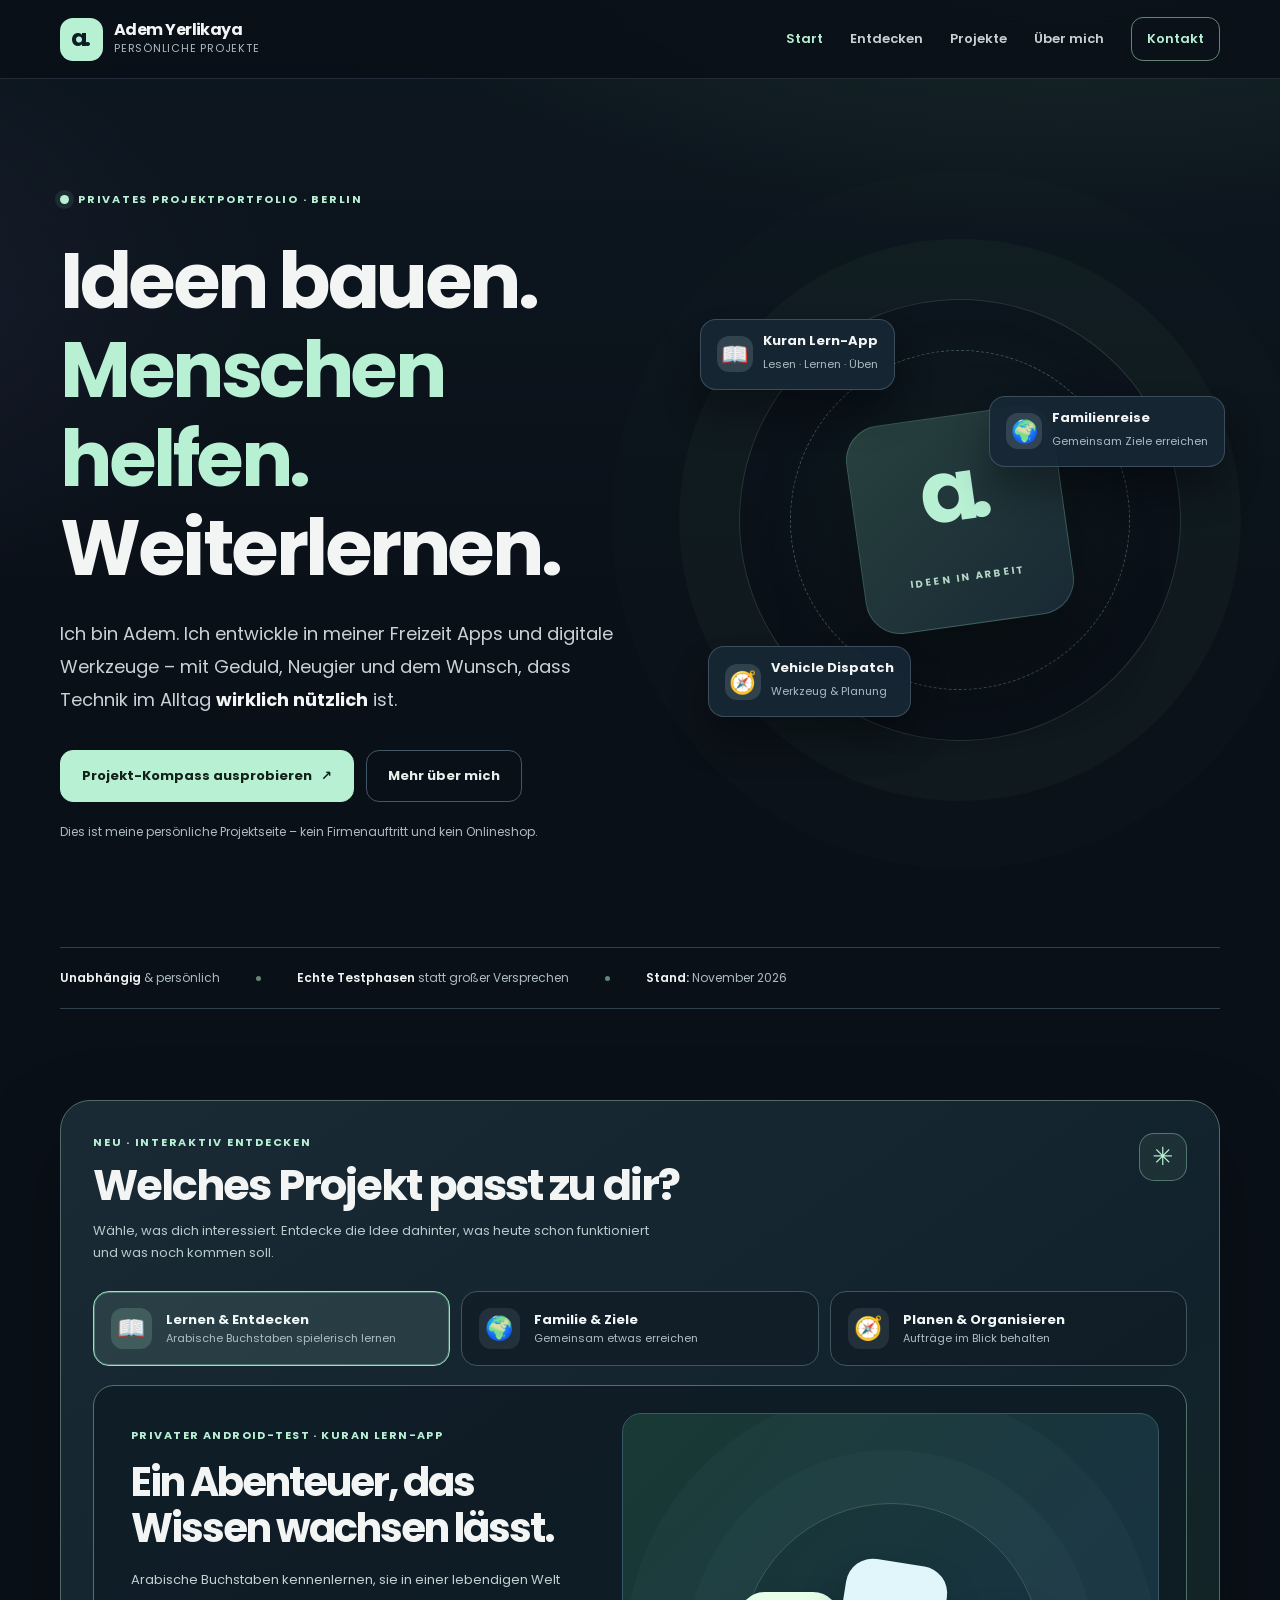
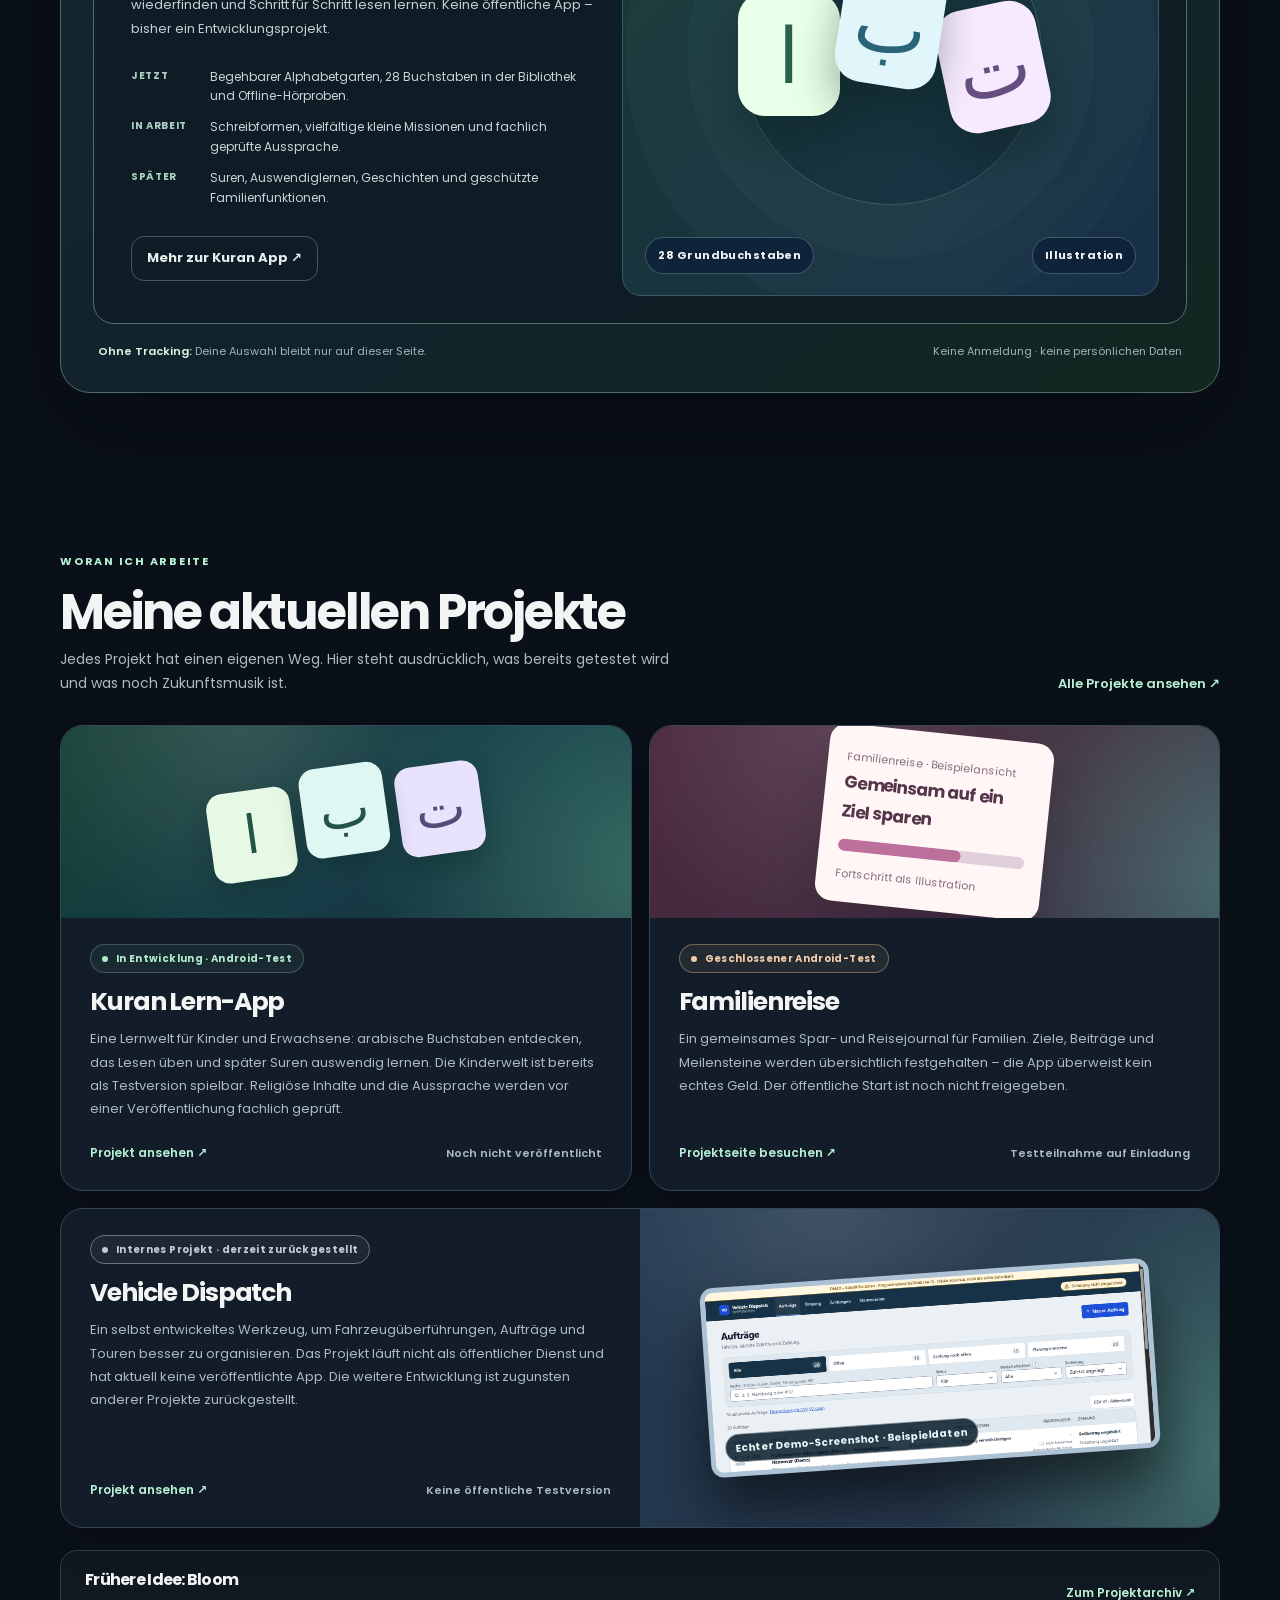
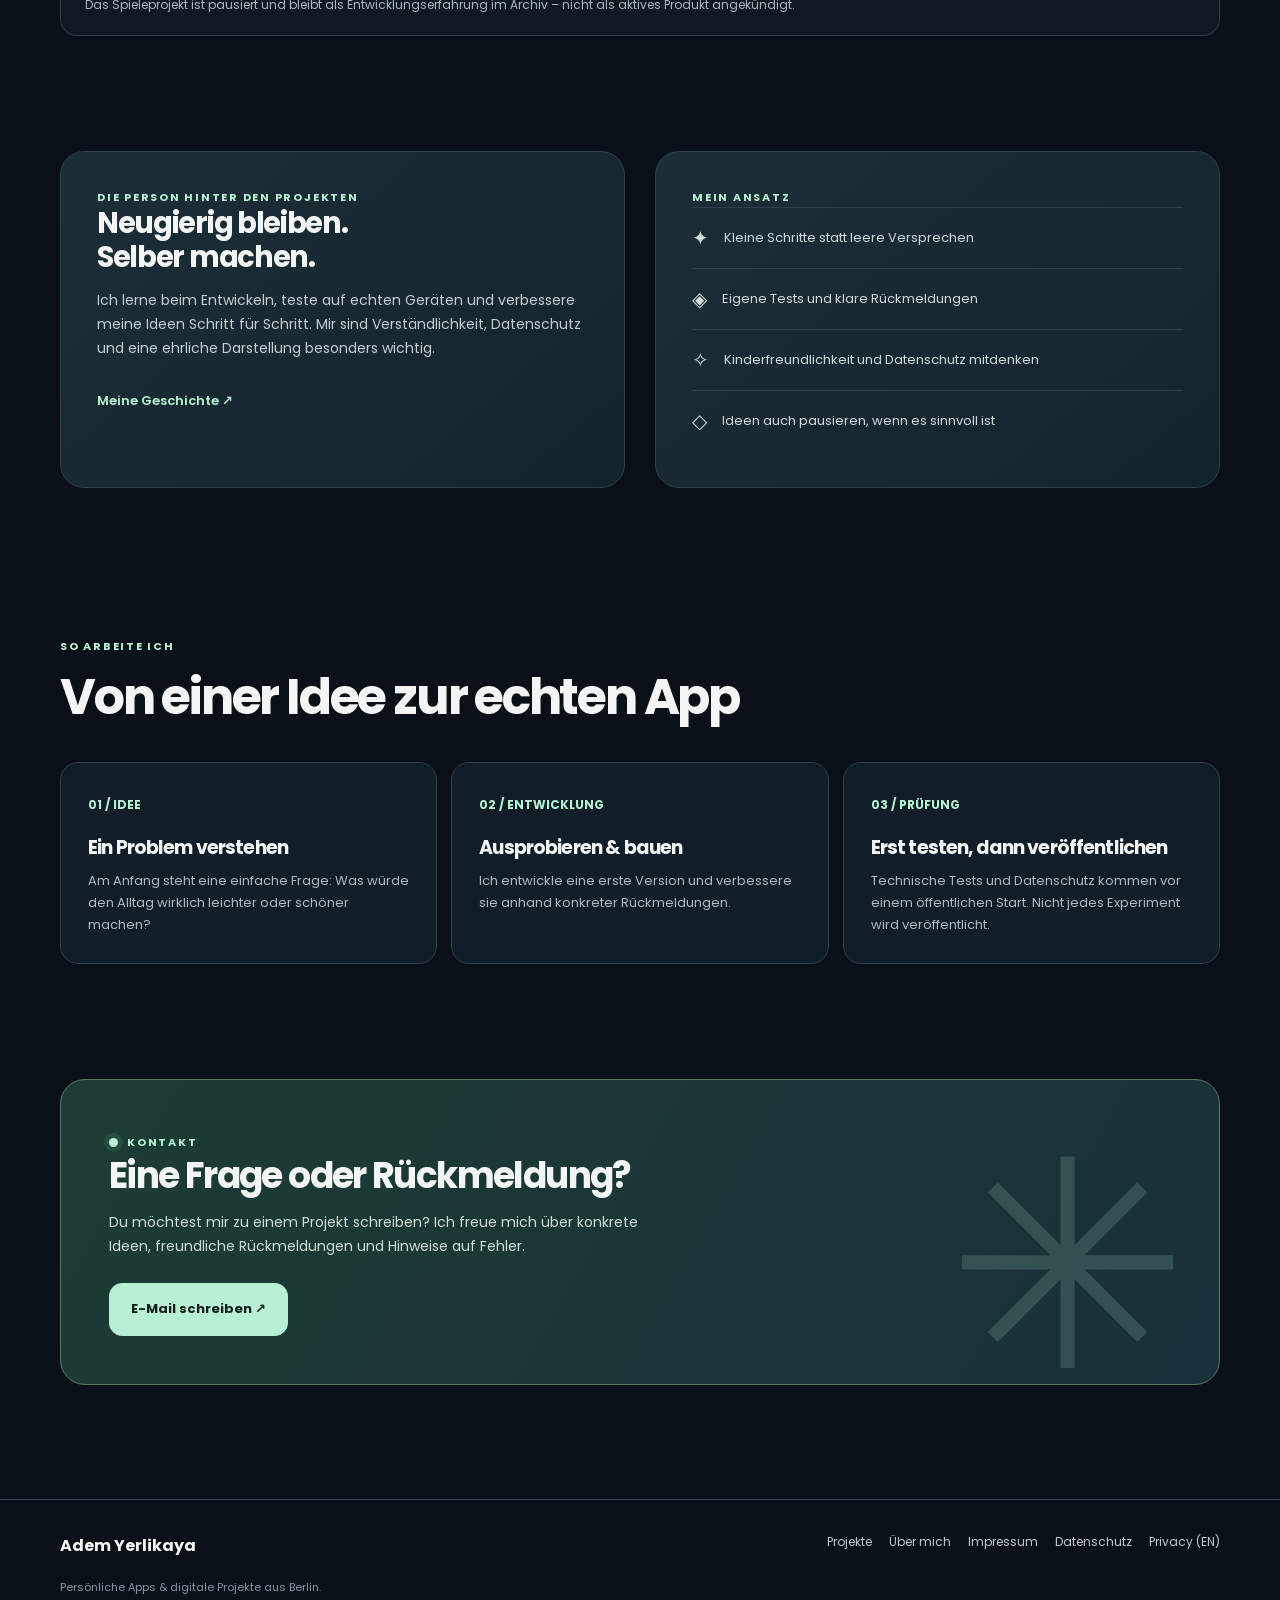
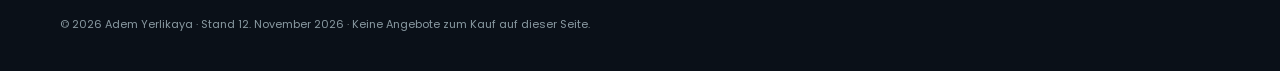
==== commit 362a9305: "Add interactive project compass and verified Vehicle Dispatch demo previews" ====
--- a/index.html
+++ b/index.html
@@ -8,6 +8,7 @@
 <link rel="canonical" href="https://ademstudios.com/">
 <link rel="icon" href="/favicon.ico" sizes="any"><link rel="icon" type="image/png" href="/assets/favicon-48.png">
 <link rel="stylesheet" href="/assets/site.css">
+<link rel="stylesheet" href="/assets/project-compass.css">
 <meta property="og:type" content="website"><meta property="og:locale" content="de_DE">
 <meta property="og:title" content="Adem Yerlikaya – persönliche App-Projekte">
 <meta property="og:description" content="Apps mit Herz, klare Ideen und echte Entwicklungsschritte. Persönliches Projektportfolio aus Berlin.">
@@ -17,15 +18,15 @@
 <a class="skip" href="#inhalt">Direkt zum Inhalt</a>
 <header class="site-header"><div class="container nav">
  <a class="identity" href="/" aria-label="Adem Yerlikaya – Startseite"><span class="identity-mark" aria-hidden="true">a.</span><span><strong>Adem Yerlikaya</strong><small>Persönliche Projekte</small></span></a>
- <nav class="nav-links" aria-label="Hauptnavigation"><a href="/" aria-current="page">Start</a><a href="/portfolio/">Projekte</a><a href="/about/">Über mich</a><a class="nav-cta" href="#kontakt">Kontakt</a></nav>
- <details class="mobile-menu"><summary>Menü ☰</summary><nav class="mobile-menu-links" aria-label="Mobile Navigation"><a href="/">Start</a><a href="/portfolio/">Projekte</a><a href="/about/">Über mich</a><a href="#kontakt">Kontakt</a></nav></details>
+ <nav class="nav-links" aria-label="Hauptnavigation"><a href="/" aria-current="page">Start</a><a href="#kompass">Entdecken</a><a href="/portfolio/">Projekte</a><a href="/about/">Über mich</a><a class="nav-cta" href="#kontakt">Kontakt</a></nav>
+ <details class="mobile-menu"><summary>Menü ☰</summary><nav class="mobile-menu-links" aria-label="Mobile Navigation"><a href="/">Start</a><a href="#kompass">Entdecken</a><a href="/portfolio/">Projekte</a><a href="/about/">Über mich</a><a href="#kontakt">Kontakt</a></nav></details>
 </div></header>
 <main id="inhalt">
 <section class="hero"><div class="container hero-grid">
  <div><span class="eyebrow">Privates Projektportfolio · Berlin</span>
  <h1>Ideen bauen.<br><em>Menschen helfen.</em><br>Weiterlernen.</h1>
  <p class="lead">Ich bin Adem. Ich entwickle in meiner Freizeit Apps und digitale Werkzeuge – mit Geduld, Neugier und dem Wunsch, dass Technik im Alltag <strong>wirklich nützlich</strong> ist.</p>
- <div class="actions"><a class="button button-primary" href="#projekte">Meine Projekte ansehen <span aria-hidden="true">↗</span></a><a class="button button-quiet" href="/about/">Mehr über mich</a></div>
+ <div class="actions"><a class="button button-primary" href="#kompass">Projekt-Kompass ausprobieren <span aria-hidden="true">↗</span></a><a class="button button-quiet" href="/about/">Mehr über mich</a></div>
  <p class="hero-note">Dies ist meine persönliche Projektseite – kein Firmenauftritt und kein Onlineshop.</p>
  </div>
  <div class="orbit" aria-hidden="true"><span class="orbit-ring"></span><div class="orbit-center"><span>a.</span><small>IDEEN IN ARBEIT</small></div>
@@ -35,6 +36,92 @@
  </div>
 </div></section>
 <div class="container"><div class="stat-strip"><span><strong>Unabhängig</strong> & persönlich</span><i class="dot" aria-hidden="true"></i><span><strong>Echte Testphasen</strong> statt großer Versprechen</span><i class="dot" aria-hidden="true"></i><span><strong>Stand:</strong> November 2026</span></div></div>
+<section class="compass-section" id="kompass" aria-labelledby="compass-heading">
+<div class="container"><div class="compass-shell">
+  <header class="compass-heading">
+    <div><div class="section-kicker">NEU · Interaktiv entdecken</div>
+      <h2 id="compass-heading">Welches Projekt passt zu dir?</h2>
+      <p>Wähle, was dich interessiert. Entdecke die Idee dahinter, was heute schon funktioniert und was noch kommen soll.</p>
+    </div>
+    <div class="compass-mini-icon" aria-hidden="true">✳</div>
+  </header>
+  <div class="compass-controls" role="group" aria-label="Interesse auswählen">
+    <button class="compass-choice" type="button" data-compass-select="kuran" aria-pressed="true" aria-controls="compass-kuran">
+      <span class="choice-ico" aria-hidden="true">📖</span><span><strong>Lernen & Entdecken</strong><small>Arabische Buchstaben spielerisch lernen</small></span>
+    </button>
+    <button class="compass-choice" type="button" data-compass-select="familie" aria-pressed="false" aria-controls="compass-familie">
+      <span class="choice-ico" aria-hidden="true">🌍</span><span><strong>Familie & Ziele</strong><small>Gemeinsam etwas erreichen</small></span>
+    </button>
+    <button class="compass-choice" type="button" data-compass-select="vehicle" aria-pressed="false" aria-controls="compass-vehicle">
+      <span class="choice-ico" aria-hidden="true">🧭</span><span><strong>Planen & Organisieren</strong><small>Aufträge im Blick behalten</small></span>
+    </button>
+  </div>
+  <div class="compass-panels">
+    <article class="compass-panel" id="compass-kuran" data-compass-panel="kuran">
+      <div class="compass-copy">
+        <span class="compass-overline">Privater Android-Test · Kuran Lern-App</span>
+        <h3>Ein Abenteuer, das Wissen wachsen lässt.</h3>
+        <p>Arabische Buchstaben kennenlernen, sie in einer lebendigen Welt wiederfinden und Schritt für Schritt lesen lernen. Keine öffentliche App – bisher ein Entwicklungsprojekt.</p>
+        <div class="compass-progress" aria-label="Projektstand und Ausblick">
+          <div class="compass-progress-item"><b>Jetzt</b><span>Begehbarer Alphabetgarten, 28 Buchstaben in der Bibliothek und Offline-Hörproben.</span></div>
+          <div class="compass-progress-item"><b>In Arbeit</b><span>Schreibformen, vielfältige kleine Missionen und fachlich geprüfte Aussprache.</span></div>
+          <div class="compass-progress-item"><b>Später</b><span>Suren, Auswendiglernen, Geschichten und geschützte Familienfunktionen.</span></div>
+        </div>
+        <a href="/portfolio/#kuran" class="button button-quiet button-small">Mehr zur Kuran App ↗</a>
+      </div>
+      <div class="compass-feature compass-kuran">
+        <div class="compass-art" aria-hidden="true"><span class="art-letter" lang="ar">ا</span><span class="art-letter" lang="ar">ب</span><span class="art-letter" lang="ar">ت</span>
+          <div class="compass-art-label"><span>28 Grundbuchstaben</span><span>Illustration</span></div>
+        </div>
+      </div>
+    </article>
+    <article class="compass-panel" id="compass-familie" data-compass-panel="familie" hidden>
+      <div class="compass-copy">
+        <span class="compass-overline">Geschlossener Play-Store-Test · Familienreise</span>
+        <h3>Ein Ziel. Ein Team. Eure Familie.</h3>
+        <p>Gemeinsame Ziele festhalten, Sparbeiträge dokumentieren und den Fortschritt sehen. Die App ist ein Überblick – sie überweist und verwahrt kein echtes Geld.</p>
+        <div class="compass-progress" aria-label="Projektstand und Ausblick">
+          <div class="compass-progress-item"><b>Jetzt</b><span>Eine Android-Testversion für ausgewählte Teilnehmende.</span></div>
+          <div class="compass-progress-item"><b>In Arbeit</b><span>Rückmeldungen sammeln und Verständlichkeit sowie Sicherheit weiter verbessern.</span></div>
+          <div class="compass-progress-item"><b>Später</b><span>Öffentliche Verfügbarkeit erst nach erfolgreichem Test und eigener Freigabe.</span></div>
+        </div>
+        <a href="https://familienreise.ademstudios.com/" rel="noopener noreferrer" class="button button-quiet button-small">Familienreise entdecken ↗</a>
+      </div>
+      <div class="compass-feature compass-family">
+        <div class="compass-art"><div class="family-demo" aria-label="Gestaltete Beispielansicht, keine echten Sparbeträge">
+          <div class="f-icon" aria-hidden="true">🌍</div><small>Illustration · keine Kontodaten</small><strong>Gemeinsam auf ein Ziel hinarbeiten.</strong>
+          <div class="family-track" aria-hidden="true"><i></i></div><small>Beispielhafter Fortschrittsbalken</small>
+        </div><div class="compass-art-label"><span>Familie im Mittelpunkt</span><span>Beispielbild</span></div></div>
+      </div>
+    </article>
+    <article class="compass-panel" id="compass-vehicle" data-compass-panel="vehicle" hidden>
+      <div class="compass-copy">
+        <span class="compass-overline">Internes Projekt · Vehicle Dispatch</span>
+        <h3>Weniger Zettel. Mehr Überblick.</h3>
+        <p>Aufträge, Anfragen und Arbeitsschritte in einer eigenen Verwaltungsoberfläche bündeln. Die Vorschau zeigt eine lokal gestartete Demo mit künstlichen Daten – keine echten Kundenaufträge.</p>
+        <div class="compass-progress" aria-label="Projektstand und Ausblick">
+          <div class="compass-progress-item"><b>Jetzt</b><span>Testbare Demo mit Auftragsliste, Anfragen und Zahlungsübersicht.</span></div>
+          <div class="compass-progress-item"><b>In Arbeit</b><span>Fehler der Originalumgebung werden separat geprüft; die Demo dient der Darstellung.</span></div>
+          <div class="compass-progress-item"><b>Später</b><span>Weitere Entwicklung nach Priorität; aktuell kein öffentliches Angebot.</span></div>
+        </div>
+        <a href="/portfolio/#vehicle" class="button button-quiet button-small">Projekt ansehen ↗</a>
+      </div>
+      <div class="compass-feature compass-dispatch">
+        <div class="demo-browser">
+          <div class="demo-topbar"><div class="dots" aria-hidden="true"><i></i><i></i><i></i></div><span>Vehicle Dispatch · DEMO</span><span>Nur Beispieldaten</span></div>
+          <figure><img id="compass-demo-screen" src="/assets/vehicle-demo/vehicle-orders-desktop.png" width="1440" height="900" loading="lazy" alt="Demo-Screenshot: Vehicle Dispatch, Übersicht über künstliche Fahrzeugaufträge"><figcaption>Lokale Demo mit künstlichen Auftragsdaten</figcaption></figure>
+          <div class="shot-switch" role="group" aria-label="Demoansicht wählen">
+            <button type="button" data-vehicle-shot="orders" aria-pressed="true">Aufträge</button>
+            <button type="button" data-vehicle-shot="request" aria-pressed="false">Anfragen</button>
+          </div>
+        </div>
+      </div>
+    </article>
+  </div>
+  <p class="sr-only" data-compass-announcement aria-live="polite" aria-atomic="true"></p>
+  <footer class="compass-foot"><span><strong>Ohne Tracking:</strong> Deine Auswahl bleibt nur auf dieser Seite.</span><span>Keine Anmeldung · keine persönlichen Daten</span></footer>
+  <noscript><p><a href="/portfolio/">Alle Projekte auch ohne JavaScript ansehen.</a></p></noscript>
+</div></div></section>
 <section class="section" id="projekte"><div class="container">
  <div class="section-head"><div><div class="section-kicker">Woran ich arbeite</div><h2>Meine aktuellen Projekte</h2><p>Jedes Projekt hat einen eigenen Weg. Hier steht ausdrücklich, was bereits getestet wird und was noch Zukunftsmusik ist.</p></div><a href="/portfolio/" class="section-link">Alle Projekte ansehen ↗</a></div>
  <div class="project-grid">
@@ -46,7 +133,7 @@
   <div class="project-copy"><span class="status status-warm">Geschlossener Android-Test</span><h3>Familienreise</h3>
   <p>Ein gemeinsames Spar- und Reisejournal für Familien. Ziele, Beiträge und Meilensteine werden übersichtlich festgehalten – die App überweist kein echtes Geld. Der öffentliche Start ist noch nicht freigegeben.</p>
   <div class="project-bottom"><a href="https://familienreise.ademstudios.com/" rel="noopener noreferrer">Projektseite besuchen ↗</a><span>Testteilnahme auf Einladung</span></div></div></article>
- <article class="project-card full"><div class="project-visual visual-dispatch"><div class="demo-map" aria-hidden="true"><div class="demo-route"></div></div></div>
+ <article class="project-card full"><div class="project-visual visual-dispatch"><div class="vehicle-thumb"><img src="/assets/vehicle-demo/vehicle-orders-desktop.png" width="1440" height="900" loading="lazy" alt="Vehicle-Dispatch-Demo mit künstlichen Auftragsdaten"><span class="vehicle-thumb-label">Echter Demo-Screenshot · Beispieldaten</span></div></div>
   <div class="project-copy"><span class="status status-muted">Internes Projekt · derzeit zurückgestellt</span><h3>Vehicle Dispatch</h3>
   <p>Ein selbst entwickeltes Werkzeug, um Fahrzeugüberführungen, Aufträge und Touren besser zu organisieren. Das Projekt läuft nicht als öffentlicher Dienst und hat aktuell keine veröffentlichte App. Die weitere Entwicklung ist zugunsten anderer Projekte zurückgestellt.</p>
   <div class="project-bottom"><a href="/portfolio/#vehicle">Projekt ansehen ↗</a><span>Keine öffentliche Testversion</span></div></div></article>
@@ -64,4 +151,5 @@
 <section class="section-small" id="kontakt"><div class="container"><div class="cta-panel"><span class="eyebrow">Kontakt</span><h2>Eine Frage oder Rückmeldung?</h2><p>Du möchtest mir zu einem Projekt schreiben? Ich freue mich über konkrete Ideen, freundliche Rückmeldungen und Hinweise auf Fehler.</p><div class="actions"><a class="button button-primary" href="mailto:adem.studios@web.de?subject=Nachricht%20%C3%BCber%20ademstudios.com">E-Mail schreiben ↗</a></div></div></div></section>
 </main>
 <footer class="site-footer"><div class="container"><div class="foot-main"><div><div class="foot-title">Adem Yerlikaya</div><div class="fineprint">Persönliche Apps & digitale Projekte aus Berlin.</div></div><nav class="foot-links" aria-label="Fußnavigation"><a href="/portfolio/">Projekte</a><a href="/about/">Über mich</a><a href="/impressum.html">Impressum</a><a href="/datenschutz.html">Datenschutz</a><a href="/privacy.html" lang="en">Privacy (EN)</a></nav></div><div class="fineprint">© 2026 Adem Yerlikaya · Stand 12. November 2026 · Keine Angebote zum Kauf auf dieser Seite.</div></div></footer>
+<script src="/assets/project-compass.js" defer></script>
 </body></html>
--- a/assets/project-compass.css
+++ b/assets/project-compass.css
@@ -0,0 +1,71 @@
+
+/* Projekt-Kompass – interaktive persönliche Projektübersicht, Version 2 */
+.compass-section{padding:66px 0 84px;position:relative;isolation:isolate}
+.compass-shell{position:relative;overflow:hidden;border:1px solid #526b6a;background:linear-gradient(145deg,#192a35 3%,#12222c 58%,#122720);border-radius:30px;padding:32px;box-shadow:0 35px 85px #0004}
+.compass-shell:before{content:'';position:absolute;inset:0;pointer-events:none;background:radial-gradient(ellipse 75% 82% at 80% -10%,#7fdbad21,transparent 67%),radial-gradient(ellipse 70% 110% at -20% 110%,#c7b5ff0f,transparent 70%);z-index:-1}
+.compass-heading{display:flex;align-items:flex-start;justify-content:space-between;gap:20px;margin-bottom:27px}
+.compass-heading h2{font-size:clamp(29px,4vw,43px);margin:9px 0 9px}
+.compass-heading p{color:#b8cbcc;font-size:13px;max-width:580px;margin:0}
+.compass-mini-icon{width:48px;height:48px;flex:none;display:grid;place-items:center;border-radius:15px;border:1px solid #9ee4bc65;color:var(--mint);font-size:25px;background:#9ee4bc12}
+.compass-controls{display:grid;grid-template-columns:repeat(3,minmax(0,1fr));gap:11px;margin:0 0 19px}
+.compass-choice{display:flex;align-items:center;gap:14px;min-height:75px;padding:13px 17px;color:#d4e1e0;text-align:left;background:#101c26b3;border:1px solid #3f5661;border-radius:16px;cursor:pointer;transition:background .2s,border-color .2s,transform .2s}
+.compass-choice:hover{background:#1c3540;transform:translateY(-2px)}
+.compass-choice:focus-visible,.shot-switch button:focus-visible{outline:3px solid var(--mint);outline-offset:3px}
+.compass-choice[aria-pressed=true]{background:#b9f0d91b;border-color:#9ce2ba;box-shadow:inset 0 0 0 1px #9ee4ba54}
+.compass-choice .choice-ico{width:41px;height:41px;border-radius:12px;background:#bbd7db1a;display:grid;place-items:center;font-size:23px;flex:none}
+.compass-choice[aria-pressed=true] .choice-ico{background:#bcf0d32a}
+.compass-choice strong{display:block;font-size:13px;color:#f0f7f6;line-height:1.5}
+.compass-choice small{display:block;color:#adbec5;font-size:11px;line-height:1.55}
+.compass-panels{border-radius:21px;border:1px solid #547169;background:#0d1a24b7;min-height:400px}
+.compass-panel{display:grid;grid-template-columns:minmax(0,.95fr) minmax(0,1.05fr);gap:16px;align-items:stretch;padding:27px}
+.compass-panel[hidden]{display:none}
+.compass-copy{display:flex;flex-direction:column;gap:5px;padding:13px 13px 15px 10px}
+.compass-overline{font-size:11px;text-transform:uppercase;letter-spacing:.13em;font-weight:700;color:var(--mint)}
+.compass-copy h3{margin:9px 0 12px;font-size:clamp(28px,3.4vw,40px);letter-spacing:-.05em}
+.compass-copy p{color:#c4d1d3;font-size:13px;line-height:1.85;margin:0 0 19px}
+.compass-progress{display:grid;gap:11px;margin:2px 0 24px}
+.compass-progress-item{display:grid;grid-template-columns:65px 1fr;align-items:start;gap:14px;font-size:12px;color:#c7d6d7}
+.compass-progress-item b{font-size:10px;color:#add2c3;letter-spacing:.065em;text-transform:uppercase}
+.compass-progress-item span{line-height:1.65}
+.compass-panel .button{margin-top:auto;width:fit-content}
+.compass-feature{position:relative;overflow:hidden;border-radius:19px;background:linear-gradient(135deg,#183934,#183048);min-height:325px;border:1px solid #385965;display:flex;align-items:center;justify-content:center}
+.compass-art{width:100%;height:100%;min-height:325px;position:relative;display:flex;align-items:center;justify-content:center;overflow:hidden}
+.compass-art:before{content:'';position:absolute;width:300px;height:300px;border:1px solid #dcf4d133;border-radius:50%;box-shadow:0 0 0 53px #bcffed06,0 0 0 115px #c9ffff06}
+.compass-kuran .art-letter{position:relative;display:grid;place-items:center;width:102px;height:124px;border-radius:27px;background:#e8ffe8;color:#2b614a;box-shadow:0 25px 40px #071a1655;font-family:serif;font-size:77px}
+.compass-kuran .art-letter:nth-child(2){transform:translateY(-30px) rotate(9deg);background:#e0f6fb;color:#296477;z-index:2}
+.compass-kuran .art-letter:nth-child(3){transform:translateY(13px) rotate(-12deg);background:#f7eaff;color:#674e80}
+.compass-art-label{position:absolute;bottom:21px;left:22px;right:22px;display:flex;justify-content:space-between;align-items:center;gap:12px;z-index:3;font-size:11px;font-weight:700;letter-spacing:.04em}
+.compass-art-label span{padding:8px 12px;border-radius:999px;background:#0d2239d9;border:1px solid #6d8a8e82}
+.compass-family{background:linear-gradient(145deg,#56304f,#362e50)}
+.compass-family .family-demo{position:relative;z-index:2;width:250px;max-width:80%;padding:27px;border-radius:28px;background:#fcf5fa;box-shadow:0 38px 80px #0d092a77;color:#584158;transform:rotate(-6deg)}
+.family-demo .f-icon{display:grid;place-items:center;width:56px;height:56px;border-radius:17px;background:#eed5e6;font-size:28px;margin-bottom:18px}
+.family-demo strong{font-size:18px;display:block;letter-spacing:-.03em;line-height:1.4}
+.family-demo small{display:block;font-size:10px;color:#977a8b}
+.family-track{height:9px;border-radius:15px;overflow:hidden;background:#e0cad7;margin:15px 0 8px}.family-track i{display:block;width:65%;height:100%;background:#b65c91;border-radius:15px}
+.compass-dispatch{background:linear-gradient(135deg,#182838,#0f2130)}
+.demo-browser{width:100%;align-self:stretch;display:flex;flex-direction:column;padding:13px;gap:8px;min-width:0}
+.demo-topbar{display:flex;align-items:center;justify-content:space-between;gap:9px;color:#c7d8db;font-size:10px}
+.demo-topbar .dots{display:flex;gap:5px}.demo-topbar .dots i{width:7px;height:7px;background:#6c8796;border-radius:50%}.demo-topbar .dots i:nth-child(1){background:#e4a5a5}.demo-topbar .dots i:nth-child(2){background:#eed3a6}.demo-topbar .dots i:nth-child(3){background:#a5dcbc}
+.demo-browser figure{margin:0;flex:1;min-height:215px;border-radius:10px;overflow:hidden;background:#e9f0f4;box-shadow:0 12px 30px #0006}
+.demo-browser img{display:block;width:100%;height:100%;max-height:315px;object-fit:cover;object-position:top left}
+.demo-browser figcaption{position:absolute;left:-9999px}
+.shot-switch{display:flex;justify-content:center;flex-wrap:wrap;gap:7px}
+.shot-switch button{font-size:11px;color:#d4e6e3;background:#304452;border:1px solid #526878;border-radius:999px;padding:7px 11px;min-height:34px;cursor:pointer}
+.shot-switch button[aria-pressed=true]{background:#d1fbe5;color:#16332d;border-color:#d1fbe5}
+.shot-switch button:hover{border-color:#b1e4cd}
+.compass-foot{display:flex;align-items:center;justify-content:space-between;gap:18px;color:#9eb4b7;font-size:11px;padding:18px 5px 0}
+.compass-foot strong{color:#def8e7;font-weight:600}
+.sr-only{position:absolute!important;width:1px!important;height:1px!important;padding:0!important;margin:-1px!important;overflow:hidden!important;clip:rect(0,0,0,0)!important;white-space:nowrap!important;border:0!important}
+.vehicle-thumb{position:relative;width:min(90%,450px);height:190px;transform:rotate(-4deg);border-radius:13px;overflow:hidden;box-shadow:0 32px 55px #0008;border:5px solid #aec2d5;background:#e9f1f6}
+.vehicle-thumb img{width:100%;height:100%;object-fit:cover;object-position:top left}
+.vehicle-thumb-label{position:absolute;bottom:9px;left:10px;border:1px solid #fff8;border-radius:30px;padding:5px 10px;background:#091d2cdb;color:#e9ffff;font-size:10px;font-weight:700}
+.section-rule{margin:0 auto 10px;width:min(var(--max),calc(100% - 48px));border:0;border-top:1px solid var(--line)}
+@media(max-width:950px){.compass-panel{grid-template-columns:1fr}.compass-copy{padding:5px}.compass-feature{min-height:310px}.compass-panels{min-height:0}.demo-browser img{max-height:360px}}
+@media(max-width:700px){.compass-shell{padding:20px;border-radius:22px}.compass-heading{align-items:center}.compass-heading h2{font-size:30px}.compass-heading p{font-size:12px}.compass-mini-icon{display:none}.compass-controls{grid-template-columns:1fr;gap:8px}.compass-choice{min-height:58px;padding:9px 12px}.compass-choice .choice-ico{height:35px;width:35px;font-size:19px}.compass-choice small{font-size:10px}.compass-panel{padding:16px}.compass-copy h3{font-size:27px}.compass-copy p{font-size:12px}.compass-feature,.compass-art{min-height:265px}.demo-browser figure{min-height:190px}.compass-foot{align-items:flex-start;flex-direction:column}.compass-panel .button{width:100%}}
+@media(max-width:420px){.compass-section{padding:40px 0 62px}.compass-kuran .art-letter{width:82px;height:96px;font-size:60px}.compass-progress-item{grid-template-columns:48px 1fr;gap:9px}.compass-progress-item span{font-size:11px}.compass-family .family-demo{padding:19px}}
+@media(prefers-reduced-motion:reduce){.compass-choice{transition:none}.compass-choice:hover{transform:none}}
+
+/* Real demo preview on project detail page */
+.portfolio-shot{margin:27px 0 22px;overflow:hidden;border:1px solid #526b73;border-radius:15px;background:#152935;box-shadow:0 20px 40px #0004}
+.portfolio-shot img{display:block;width:100%;height:auto;border-bottom:1px solid #526b73}
+.portfolio-shot figcaption{font-size:11px;line-height:1.7;color:#d0e3dc;padding:10px 14px}
